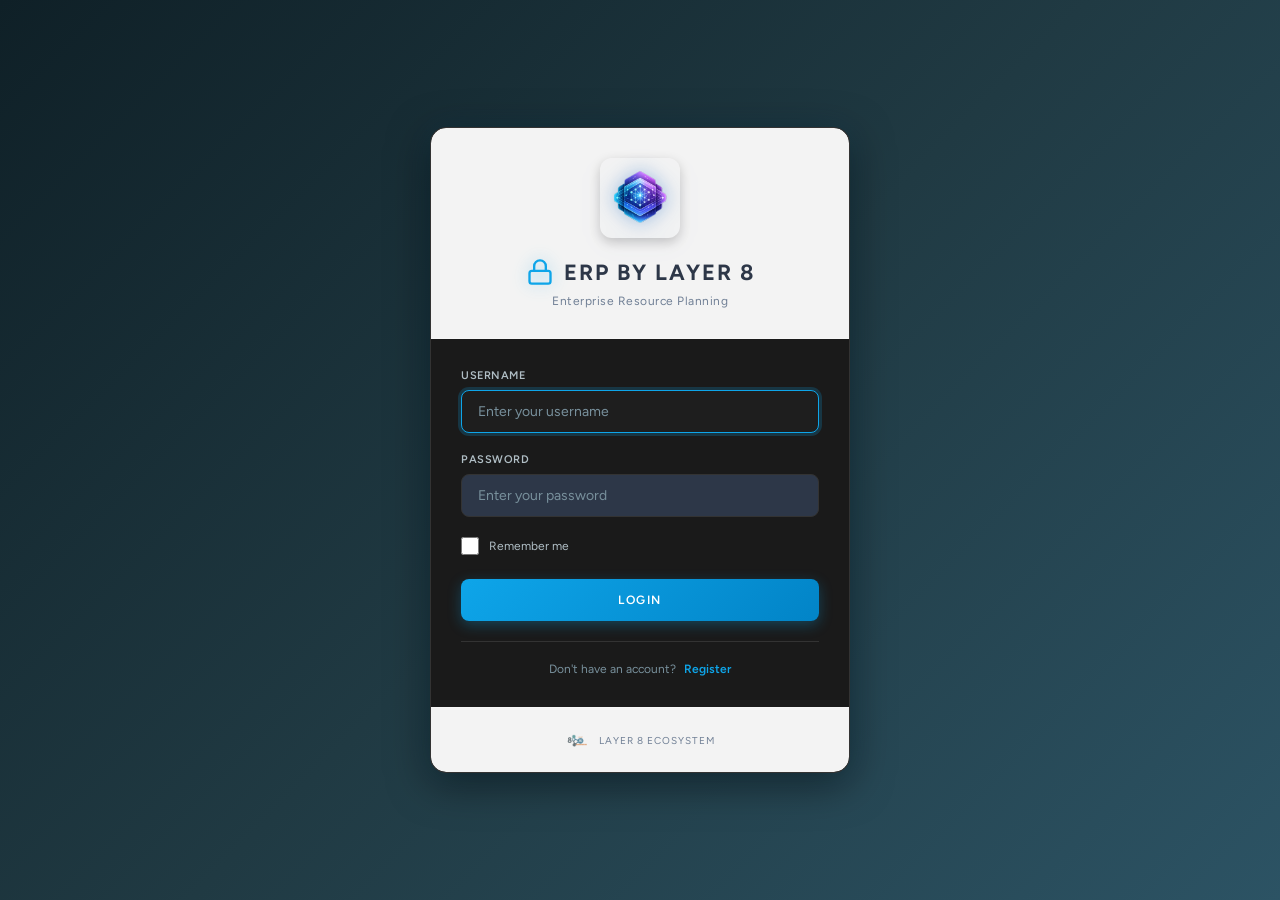
==== go/bugs/website/web/app.html @ 9e193fc6 "Phase 1" ====
<!DOCTYPE html>
<html lang="en">
<head>
    <meta charset="UTF-8">
    <meta name="viewport" content="width=device-width, initial-scale=1.0">
    <meta http-equiv="Cache-Control" content="no-cache, no-store, must-revalidate">
    <meta http-equiv="Pragma" content="no-cache">
    <meta http-equiv="Expires" content="0">
    <title>L8Bugs - AI-First Bug Tracking</title>
    <link rel="icon" href="favicon.ico" type="image/x-icon">
    <!-- Shared Theme (load first) -->
    <link rel="stylesheet" href="l8ui/shared/layer8d-theme.css">
    <link rel="stylesheet" href="l8ui/shared/layer8d-animations.css">
    <link rel="stylesheet" href="l8ui/shared/layer8d-scrollbar.css">
    <!-- Generic Section Layout -->
    <link rel="stylesheet" href="l8ui/shared/layer8-section-layout.css">
    <link rel="stylesheet" href="l8ui/shared/layer8-section-responsive.css">
    <link rel="stylesheet" href="css/base-core.css">
    <link rel="stylesheet" href="css/components-modals.css">
    <link rel="stylesheet" href="css/components-misc.css">
    <link rel="stylesheet" href="css/responsive.css">
    <!-- Component Styles -->
    <link rel="stylesheet" href="l8ui/edit_table/layer8d-table.css">
    <link rel="stylesheet" href="l8ui/chart/layer8d-chart.css">
    <link rel="stylesheet" href="l8ui/kanban/layer8d-kanban.css">
    <link rel="stylesheet" href="l8ui/timeline/layer8d-timeline.css">
    <link rel="stylesheet" href="l8ui/calendar/layer8d-calendar.css">
    <link rel="stylesheet" href="l8ui/tree_grid/layer8d-tree-grid.css">
    <link rel="stylesheet" href="l8ui/gantt/layer8d-gantt.css">
    <link rel="stylesheet" href="l8ui/wizard/layer8d-wizard.css">
    <link rel="stylesheet" href="l8ui/dashboard/layer8d-widget.css">
    <link rel="stylesheet" href="l8ui/shared/layer8-view-switcher.css">
    <!-- Bugs Module Styles -->
    <link rel="stylesheet" href="bugs/bugs.css">
    <!-- SYS Module Styles -->
    <link rel="stylesheet" href="l8ui/sys/l8sys.css">
    <link rel="stylesheet" href="l8ui/sys/health/l8health.css">
    <link rel="stylesheet" href="l8ui/sys/modules/l8sys-modules.css">
    <link rel="stylesheet" href="l8ui/sys/logs/l8logs.css">
    <!-- Toggle Tree Component -->
    <link rel="stylesheet" href="l8ui/shared/layer8d-toggle-tree.css">
    <!-- Popup Component -->
    <link rel="stylesheet" href="l8ui/popup/layer8d-popup.css">
    <link rel="stylesheet" href="l8ui/popup/layer8d-popup-forms.css">
    <link rel="stylesheet" href="l8ui/shared/layer8d-form-fields.css">
    <link rel="stylesheet" href="l8ui/popup/layer8d-popup-inline-table.css">
    <link rel="stylesheet" href="l8ui/popup/layer8d-popup-content.css">
    <!-- Date Picker Component -->
    <link rel="stylesheet" href="l8ui/datepicker/layer8d-datepicker.css">
    <!-- Reference Picker Component -->
    <link rel="stylesheet" href="l8ui/reference_picker/layer8d-reference-picker.css">
    <!-- Input Formatter Component -->
    <link rel="stylesheet" href="l8ui/input_formatters/layer8d-input-formatter.css">
    <!-- Notification Component -->
    <link rel="stylesheet" href="l8ui/notification/layer8d-notification.css">
</head>
<body>
    <div class="app-container">
        <!-- Header -->
        <header class="app-header">
            <svg class="header-illustration" viewBox="0 0 1920 60" xmlns="http://www.w3.org/2000/svg">
                <defs>
                    <linearGradient id="headerNodeGradient" x1="0%" y1="0%" x2="100%" y2="0%">
                        <stop offset="0%" style="stop-color:#0ea5e9;stop-opacity:0.3" />
                        <stop offset="100%" style="stop-color:#0284c7;stop-opacity:0.2" />
                    </linearGradient>
                </defs>
                <path d="M 0,30 Q 200,10 400,30 T 800,30" fill="none" stroke="rgba(14, 165, 233, 0.15)" stroke-width="1.5"/>
                <path d="M 1920,30 Q 1720,50 1520,30 T 1120,30" fill="none" stroke="rgba(14, 165, 233, 0.15)" stroke-width="1.5"/>
                <circle cx="200" cy="20" r="2" fill="rgba(14, 165, 233, 0.5)">
                    <animate attributeName="opacity" values="0.3;1;0.3" dur="3s" repeatCount="indefinite"/>
                </circle>
                <circle cx="600" cy="25" r="2" fill="rgba(14, 165, 233, 0.5)">
                    <animate attributeName="opacity" values="0.3;1;0.3" dur="4s" repeatCount="indefinite"/>
                </circle>
                <circle cx="1300" cy="40" r="2" fill="rgba(14, 165, 233, 0.5)">
                    <animate attributeName="opacity" values="0.3;1;0.3" dur="3.5s" repeatCount="indefinite"/>
                </circle>
                <circle cx="1700" cy="35" r="2" fill="rgba(14, 165, 233, 0.5)">
                    <animate attributeName="opacity" values="0.3;1;0.3" dur="4.5s" repeatCount="indefinite"/>
                </circle>
                <rect x="50" y="25" width="4" height="10" rx="1" fill="url(#headerNodeGradient)"/>
                <rect x="1860" y="25" width="4" height="10" rx="1" fill="url(#headerNodeGradient)"/>
            </svg>

            <div class="header-left">
                <img src="l8ui/images/logo.gif" alt="L8Bugs Logo" class="header-logo">
                <div class="header-title">
                    <h1>L8Bugs</h1>
                    <p class="header-subtitle">AI-First Bug & Feature Tracking</p>
                </div>
            </div>
            <div class="header-right">
                <div class="powered-by-header">
                    <span>Powered by</span>
                    <img src="l8ui/images/Layer8Logo.gif" alt="Layer 8 Ecosystem" class="layer8-header-logo">
                    <span class="layer8-header-text">Layer 8 Ecosystem</span>
                </div>
                <div class="user-menu">
                    <span class="username">Admin</span>
                    <button class="logout-btn" onclick="logout()">Logout</button>
                </div>
            </div>
        </header>

        <!-- Navigation Sidebar -->
        <nav class="sidebar">
            <ul class="nav-menu">
                <li><a href="#" data-section="bugs" class="nav-link active">
                    <span class="nav-icon">&#x1F41B;</span>
                    <span>Bug Tracking</span>
                </a></li>
                <li><a href="#" data-section="system" class="nav-link">
                    <span class="nav-icon">&#x2699;&#xFE0F;</span>
                    <span>System</span>
                </a></li>
            </ul>
        </nav>

        <!-- Main Content Area -->
        <main class="main-content">
            <div id="content-area"></div>
        </main>
    </div>

    <!-- Popup Root -->
    <div id="layer8d-popup-root"></div>

    <script src="js/sections.js"></script>
    <script src="js/app.js"></script>
    <!-- Shared Scripts (load first, in order) -->
    <script src="l8ui/shared/layer8d-config.js"></script>
    <script src="l8ui/shared/layer8d-utils.js"></script>
    <script src="l8ui/shared/layer8d-renderers.js"></script>
    <script src="l8ui/shared/layer8d-reference-registry.js"></script>
    <!-- Factory Components (load before module scripts) -->
    <script src="l8ui/shared/layer8-enum-factory.js"></script>
    <script src="l8ui/shared/layer8-ref-factory.js"></script>
    <script src="l8ui/shared/layer8-column-factory.js"></script>
    <script src="l8ui/shared/layer8-form-factory.js"></script>
    <script src="l8ui/shared/layer8-form-factory-presets.js"></script>
    <script src="l8ui/shared/layer8-svg-factory.js"></script>
    <script src="l8ui/shared/layer8d-module-config-factory.js"></script>
    <script src="l8ui/shared/layer8-section-generator.js"></script>
    <!-- Reference Registry -->
    <script src="js/reference-registry-bugs.js"></script>
    <!-- Notification Component (load before forms) -->
    <script src="l8ui/notification/layer8d-notification.js"></script>
    <!-- Input Formatter Component (load in order, before forms) -->
    <script src="l8ui/input_formatters/layer8d-input-formatter-utils.js"></script>
    <script src="l8ui/input_formatters/layer8d-input-formatter-masks.js"></script>
    <script src="l8ui/input_formatters/layer8d-input-formatter-types-validators.js"></script>
    <script src="l8ui/input_formatters/layer8d-input-formatter-types.js"></script>
    <script src="l8ui/input_formatters/layer8d-input-formatter-core.js"></script>
    <script src="l8ui/input_formatters/layer8d-input-formatter.js"></script>
    <!-- Forms Component (load in order) -->
    <script src="l8ui/shared/layer8d-forms-fields.js"></script>
    <script src="l8ui/shared/layer8d-forms-fields-ext.js"></script>
    <script src="l8ui/shared/layer8d-forms-data.js"></script>
    <script src="l8ui/shared/layer8d-forms-pickers.js"></script>
    <script src="l8ui/shared/layer8d-forms-modal.js"></script>
    <script src="l8ui/shared/layer8d-forms.js"></script>
    <!-- Popup Component -->
    <script src="l8ui/popup/layer8d-popup.js"></script>
    <!-- Date Picker Component (load in order) -->
    <script src="l8ui/datepicker/layer8d-datepicker-utils.js"></script>
    <script src="l8ui/datepicker/layer8d-datepicker-calendar.js"></script>
    <script src="l8ui/datepicker/layer8d-datepicker-core.js"></script>
    <script src="l8ui/datepicker/layer8d-datepicker.js"></script>
    <!-- Reference Picker Component (load in order) -->
    <script src="l8ui/reference_picker/layer8d-reference-picker-utils.js"></script>
    <script src="l8ui/reference_picker/layer8d-reference-picker-data.js"></script>
    <script src="l8ui/reference_picker/layer8d-reference-picker-render.js"></script>
    <script src="l8ui/reference_picker/layer8d-reference-picker-events.js"></script>
    <script src="l8ui/reference_picker/layer8d-reference-picker-core.js"></script>
    <script src="l8ui/reference_picker/layer8d-reference-picker.js"></script>
    <!-- Layer8DTable Component (load in order) -->
    <script src="l8ui/edit_table/layer8d-table-core.js"></script>
    <script src="l8ui/edit_table/layer8d-table-data.js"></script>
    <script src="l8ui/edit_table/layer8d-table-render.js"></script>
    <script src="l8ui/edit_table/layer8d-table-events.js"></script>
    <script src="l8ui/edit_table/layer8d-table-filter.js"></script>
    <script src="l8ui/edit_table/layer8d-table.js"></script>
    <!-- Data Source & View Factory -->
    <script src="l8ui/shared/layer8d-data-source.js"></script>
    <script src="l8ui/shared/layer8d-view-factory.js"></script>
    <script src="l8ui/shared/layer8-view-switcher.js"></script>
    <!-- Chart Component -->
    <script src="l8ui/chart/layer8d-chart-core.js"></script>
    <script src="l8ui/chart/layer8d-chart-bar.js"></script>
    <script src="l8ui/chart/layer8d-chart-line.js"></script>
    <script src="l8ui/chart/layer8d-chart-pie.js"></script>
    <!-- Kanban Component -->
    <script src="l8ui/kanban/layer8d-kanban-core.js"></script>
    <script src="l8ui/kanban/layer8d-kanban-render.js"></script>
    <script src="l8ui/kanban/layer8d-kanban-events.js"></script>
    <!-- Timeline Component -->
    <script src="l8ui/timeline/layer8d-timeline.js"></script>
    <!-- Calendar Component -->
    <script src="l8ui/calendar/layer8d-calendar-core.js"></script>
    <script src="l8ui/calendar/layer8d-calendar-render.js"></script>
    <script src="l8ui/calendar/layer8d-calendar-events.js"></script>
    <!-- Tree Grid Component -->
    <script src="l8ui/tree_grid/layer8d-tree-grid-core.js"></script>
    <script src="l8ui/tree_grid/layer8d-tree-grid-render.js"></script>
    <script src="l8ui/tree_grid/layer8d-tree-grid-events.js"></script>
    <!-- Gantt Component -->
    <script src="l8ui/gantt/layer8d-gantt-core.js"></script>
    <script src="l8ui/gantt/layer8d-gantt-render.js"></script>
    <script src="l8ui/gantt/layer8d-gantt-events.js"></script>
    <!-- Wizard Component -->
    <script src="l8ui/wizard/layer8d-wizard-core.js"></script>
    <script src="l8ui/wizard/layer8d-wizard-render.js"></script>
    <!-- Dashboard Widget Component -->
    <script src="l8ui/dashboard/layer8d-widget.js"></script>
    <!-- Shared Module Abstractions -->
    <script src="l8ui/shared/layer8d-service-registry.js"></script>
    <script src="l8ui/shared/layer8d-module-crud.js"></script>
    <script src="l8ui/shared/layer8d-module-navigation.js"></script>
    <script src="l8ui/shared/layer8d-toggle-tree.js"></script>
    <script src="l8ui/shared/layer8d-module-filter.js"></script>
    <script src="l8ui/shared/layer8d-module-factory.js"></script>
    <!-- BUGS Module -->
    <script src="bugs/bugs-section-config.js"></script>
    <script src="bugs/bugs-config.js"></script>
    <script src="bugs/tracking/tracking-enums.js"></script>
    <script src="bugs/tracking/tracking-columns.js"></script>
    <script src="bugs/tracking/tracking-forms.js"></script>
    <script src="bugs/bugs-init.js"></script>
    <!-- SYS Module -->
    <script src="l8ui/sys/l8sys-config.js"></script>
    <script src="l8ui/sys/health/l8health.js"></script>
    <script src="l8ui/sys/security/l8security-enums.js"></script>
    <script src="l8ui/sys/security/l8security-columns.js"></script>
    <script src="l8ui/sys/security/l8security-forms.js"></script>
    <script src="l8ui/sys/security/l8security.js"></script>
    <script src="l8ui/sys/security/l8security-users-crud.js"></script>
    <script src="l8ui/sys/security/l8security-roles-crud.js"></script>
    <script src="l8ui/sys/security/l8security-credentials-crud.js"></script>
    <script src="l8ui/sys/modules/l8sys-dependency-graph.js"></script>
    <script src="l8ui/sys/modules/l8sys-modules-map.js"></script>
    <script src="l8ui/sys/modules/l8sys-modules.js"></script>
    <script src="l8ui/sys/logs/l8logs.js"></script>
    <script src="l8ui/sys/l8sys-init.js"></script>
</body>
</html>
---- go/bugs/website/web/l8ui/shared/layer8d-theme.css ----
/*
© 2025 Sharon Aicler (saichler@gmail.com)

Layer 8 Ecosystem is licensed under the Apache License, Version 2.0.
You may obtain a copy of the License at:

    http://www.apache.org/licenses/LICENSE-2.0

Unless required by applicable law or agreed to in writing, software
distributed under the License is distributed on an "AS IS" BASIS,
WITHOUT WARRANTIES OR CONDITIONS OF ANY KIND, either express or implied.
See the License for the specific language governing permissions and
limitations under the License.
*/
/**
 * ERP Shared Theme
 * CSS variables and base styles for consistent look & feel
 */

/* ============================================ */
/* FIGTREE FONT FACES */
/* ============================================ */

@font-face {
    font-family: 'Figtree';
    src: url('../font/static/Figtree-Regular.ttf') format('truetype');
    font-weight: 400;
    font-style: normal;
    font-display: swap;
}

@font-face {
    font-family: 'Figtree';
    src: url('../font/static/Figtree-Medium.ttf') format('truetype');
    font-weight: 500;
    font-style: normal;
    font-display: swap;
}

@font-face {
    font-family: 'Figtree';
    src: url('../font/static/Figtree-SemiBold.ttf') format('truetype');
    font-weight: 600;
    font-style: normal;
    font-display: swap;
}

/* ============================================ */
/* CSS VARIABLES (Design Tokens) */
/* ============================================ */

:root {
    /* Primary Colors */
    --layer8d-primary: #0ea5e9;
    --layer8d-primary-dark: #0284c7;
    --layer8d-primary-light: #7dd3fc;

    /* Text Colors */
    --layer8d-text-dark: #2d3748;
    --layer8d-text-medium: #4a5568;
    --layer8d-text-muted: #718096;
    --layer8d-text-light: #a0aec0;

    /* Background Colors */
    --layer8d-bg-white: #ffffff;
    --layer8d-bg-light: #f7fafc;
    --layer8d-bg-input: #f1f5f9;

    /* Border Colors */
    --layer8d-border: #e2e8f0;
    --layer8d-border-dark: #cbd5e0;

    /* Status Colors - Core */
    --layer8d-success: #22c55e;
    --layer8d-success-bg: rgba(34, 197, 94, 0.1);
    --layer8d-warning: #f59e0b;
    --layer8d-warning-bg: rgba(245, 158, 11, 0.1);
    --layer8d-error: #ef4444;
    --layer8d-error-bg: rgba(239, 68, 68, 0.1);
    --layer8d-info: #3b82f6;
    --layer8d-info-bg: rgba(59, 130, 246, 0.1);

    /* Semantic Status Colors - Tailwind Palette */
    /* Green (Success/Active/Completed) */
    --layer8d-green-light-bg: #bbf7d0;
    --layer8d-green-light-text: #166534;
    --layer8d-green-bg: #d1fae5;
    --layer8d-green-text: #065f46;

    /* Red (Error/Critical/Rejected) */
    --layer8d-red-bg: #fecaca;
    --layer8d-red-text: #991b1b;

    /* Yellow (Warning/Pending) */
    --layer8d-yellow-bg: #fef3c7;
    --layer8d-yellow-text: #92400e;

    /* Orange (High Priority/Urgent) */
    --layer8d-orange-bg: #fed7aa;
    --layer8d-orange-text: #9a3412;

    /* Blue (Info/New/Open) */
    --layer8d-blue-bg: #dbeafe;
    --layer8d-blue-text: #1e40af;

    /* Indigo (Prospecting/Pending) */
    --layer8d-indigo-bg: #e0e7ff;
    --layer8d-indigo-text: #3730a3;

    /* Gray (Inactive/Closed/Low) */
    --layer8d-gray-bg: #e5e7eb;
    --layer8d-gray-text: #374151;
    --layer8d-gray-light-bg: #f3f4f6;
    --layer8d-gray-light-text: #6b7280;

    /* Typography */
    --layer8d-font-family: 'Figtree', -apple-system, BlinkMacSystemFont, 'Segoe UI', Roboto, 'Helvetica Neue', Arial, sans-serif;
    --layer8d-font-mono: 'SF Mono', 'Monaco', 'Consolas', monospace;

    /* Font Weights */
    --layer8d-font-weight-normal: 400;   /* Regular - for input text, body content */
    --layer8d-font-weight-medium: 500;   /* Medium - for labels */
    --layer8d-font-weight-semibold: 600; /* SemiBold - for headers, buttons */

    /* Font Sizes */
    --layer8d-font-xs: 11px;
    --layer8d-font-sm: 12px;
    --layer8d-font-base: 14px;
    --layer8d-font-lg: 16px;
    --layer8d-font-xl: 18px;

    /* Spacing (8px baseline) */
    --layer8d-space-xs: 4px;
    --layer8d-space-sm: 8px;
    --layer8d-space-md: 16px;
    --layer8d-space-lg: 24px;
    --layer8d-space-xl: 32px;

    /* Border Radius */
    --layer8d-radius-sm: 4px;
    --layer8d-radius-md: 8px;
    --layer8d-radius-lg: 12px;

    /* Shadows */
    --layer8d-shadow-sm: 0 1px 2px rgba(0, 0, 0, 0.05);
    --layer8d-shadow-md: 0 4px 6px rgba(0, 0, 0, 0.1);
    --layer8d-shadow-lg: 0 10px 15px rgba(0, 0, 0, 0.1);

    /* Focus Ring */
    --layer8d-focus-ring: 0 0 0 3px rgba(14, 165, 233, 0.15);

    /* Bridge: generic names used by view components → canonical tokens */
    --accent-color: var(--layer8d-primary);
    --accent-bg: rgba(14, 165, 233, 0.08);
    --bg-primary: var(--layer8d-bg-white);
    --bg-secondary: var(--layer8d-bg-light);
    --bg-tertiary: var(--layer8d-bg-input);
    --text-primary: var(--layer8d-text-dark);
    --text-secondary: var(--layer8d-text-medium);
    --text-tertiary: var(--layer8d-text-light);
    --border-color: var(--layer8d-border);
}

/* Dark mode: override canonical tokens + bridge */
[data-theme="dark"] {
    /* Canonical token overrides */
    --layer8d-bg-white: #0f172a;
    --layer8d-bg-light: #1e293b;
    --layer8d-bg-input: #334155;
    --layer8d-text-dark: #f1f5f9;
    --layer8d-text-medium: #94a3b8;
    --layer8d-text-muted: #64748b;
    --layer8d-text-light: #64748b;
    --layer8d-border: #334155;
    --layer8d-border-dark: #475569;

    /* Bridge overrides (resolve via updated tokens) */
    --accent-bg: rgba(14, 165, 233, 0.12);
}

/* ============================================ */
/* STATUS BADGES */
/* ============================================ */

.layer8d-status {
    display: inline-block;
    padding: 4px 10px;
    border-radius: var(--layer8d-radius-sm);
    font-size: var(--layer8d-font-xs);
    font-weight: 600;
    font-family: var(--layer8d-font-family);
    text-transform: uppercase;
    letter-spacing: 0.5px;
}

.layer8d-status-active {
    background: var(--layer8d-success-bg);
    color: var(--layer8d-success);
}

.layer8d-status-pending {
    background: var(--layer8d-warning-bg);
    color: var(--layer8d-warning);
}

.layer8d-status-inactive {
    background: rgba(107, 114, 128, 0.1);
    color: #6b7280;
}

.layer8d-status-terminated {
    background: var(--layer8d-error-bg);
    color: var(--layer8d-error);
}

.layer8d-status-info {
    background: var(--layer8d-info-bg);
    color: var(--layer8d-info);
}

/* ============================================ */
/* TAGS */
/* ============================================ */

.layer8d-tag {
    display: inline-block;
    padding: 2px 8px;
    border-radius: var(--layer8d-radius-sm);
    font-size: var(--layer8d-font-xs);
    font-weight: 500;
    background: var(--layer8d-bg-input);
    color: var(--layer8d-text-medium);
}

/* ============================================ */
/* EMPTY STATE */
/* ============================================ */

.layer8d-empty {
    color: var(--layer8d-text-light);
    font-style: italic;
}

/* ============================================ */
/* BUTTONS */
/* ============================================ */

.layer8d-btn {
    display: inline-flex;
    align-items: center;
    justify-content: center;
    gap: var(--layer8d-space-sm);
    padding: 12px 24px;
    border: none;
    border-radius: var(--layer8d-radius-md);
    font-size: 13px;
    font-weight: var(--layer8d-font-weight-semibold);
    font-family: var(--layer8d-font-family);
    cursor: pointer;
    transition: all 0.2s ease;
    text-decoration: none;
}

.layer8d-btn-primary {
    background: var(--layer8d-primary);
    color: white;
    box-shadow: 0 2px 4px rgba(14, 165, 233, 0.2);
}

.layer8d-btn-primary:hover {
    background: var(--layer8d-primary-dark);
    box-shadow: 0 4px 8px rgba(14, 165, 233, 0.25);
    transform: translateY(-1px);
}

.layer8d-btn-secondary {
    background: var(--layer8d-bg-white);
    color: var(--layer8d-text-medium);
    border: 1px solid var(--layer8d-border);
}

.layer8d-btn-secondary:hover {
    background: var(--layer8d-bg-light);
    border-color: var(--layer8d-border-dark);
    color: var(--layer8d-text-dark);
}

.layer8d-btn-danger {
    background: var(--layer8d-error);
    color: white;
    box-shadow: 0 2px 4px rgba(239, 68, 68, 0.2);
}

.layer8d-btn-danger:hover {
    background: #dc2626;
    box-shadow: 0 4px 8px rgba(239, 68, 68, 0.25);
    transform: translateY(-1px);
}

.layer8d-btn-small {
    padding: 8px 16px;
    font-size: var(--layer8d-font-sm);
}

/* ============================================ */
/* FORM ELEMENTS */
/* ============================================ */

.layer8d-form-group {
    margin-bottom: var(--layer8d-space-lg);
}

.layer8d-form-group:last-child {
    margin-bottom: 0;
}

.layer8d-form-label {
    display: block;
    margin-bottom: var(--layer8d-space-sm);
    font-weight: var(--layer8d-font-weight-medium);
    font-size: 13px;
    color: var(--layer8d-text-dark);
    font-family: var(--layer8d-font-family);
}

.layer8d-form-input,
.layer8d-form-select,
.layer8d-form-textarea {
    width: 100%;
    padding: 12px 16px;
    border: 1px solid var(--layer8d-border);
    border-radius: var(--layer8d-radius-md);
    font-size: var(--layer8d-font-base);
    font-family: var(--layer8d-font-family);
    color: var(--layer8d-text-dark);
    background: var(--layer8d-bg-white);
    transition: border-color 0.2s ease, box-shadow 0.2s ease;
    box-sizing: border-box;
}

.layer8d-form-input:focus,
.layer8d-form-select:focus,
.layer8d-form-textarea:focus {
    outline: none;
    border-color: var(--layer8d-primary);
    box-shadow: var(--layer8d-focus-ring);
}

.layer8d-form-input:disabled,
.layer8d-form-select:disabled,
.layer8d-form-textarea:disabled {
    background: var(--layer8d-bg-input);
    color: var(--layer8d-text-muted);
    cursor: not-allowed;
}

.layer8d-form-row {
    display: grid;
    grid-template-columns: 1fr 1fr;
    gap: var(--layer8d-space-lg);
}

/* ============================================ */
/* CARDS */
/* ============================================ */

.layer8d-card {
    background: var(--layer8d-bg-white);
    border: 1px solid var(--layer8d-border);
    border-radius: var(--layer8d-radius-lg);
    padding: var(--layer8d-space-lg);
}

.layer8d-card-header {
    font-size: var(--layer8d-font-lg);
    font-weight: var(--layer8d-font-weight-semibold);
    font-family: var(--layer8d-font-family);
    color: var(--layer8d-primary);
    margin-bottom: var(--layer8d-space-md);
    padding-bottom: var(--layer8d-space-sm);
    border-bottom: 1px solid var(--layer8d-border);
}

/* ============================================ */
/* RESPONSIVE */
/* ============================================ */

@media (max-width: 768px) {
    .layer8d-form-row {
        grid-template-columns: 1fr;
    }
}
---- go/bugs/website/web/l8ui/shared/layer8d-animations.css ----
/*
© 2025 Sharon Aicler (saichler@gmail.com)

Layer 8 Ecosystem is licensed under the Apache License, Version 2.0.
You may obtain a copy of the License at:

    http://www.apache.org/licenses/LICENSE-2.0

Unless required by applicable law or agreed to in writing, software
distributed under the License is distributed on an "AS IS" BASIS,
WITHOUT WARRANTIES OR CONDITIONS OF ANY KIND, either express or implied.
See the License for the specific language governing permissions and
limitations under the License.
*/
/**
 * ERP Shared Animations
 * Consolidated keyframe animations for consistent behavior
 */

/* ============================================ */
/* SPIN ANIMATION (loading spinners) */
/* ============================================ */

@keyframes erp-spin {
    to {
        transform: rotate(360deg);
    }
}

/* Alias for backwards compatibility */
@keyframes spin {
    to {
        transform: rotate(360deg);
    }
}

/* ============================================ */
/* FADE IN ANIMATIONS */
/* ============================================ */

@keyframes erp-fade-in {
    from {
        opacity: 0;
    }
    to {
        opacity: 1;
    }
}

@keyframes erp-fade-in-up {
    from {
        opacity: 0;
        transform: translateY(10px);
    }
    to {
        opacity: 1;
        transform: translateY(0);
    }
}

@keyframes erp-fade-in-down {
    from {
        opacity: 0;
        transform: translateY(-10px);
    }
    to {
        opacity: 1;
        transform: translateY(0);
    }
}

/* Alias for backwards compatibility */
@keyframes fade-in-up {
    from {
        opacity: 0;
        transform: translateY(10px);
    }
    to {
        opacity: 1;
        transform: translateY(0);
    }
}

/* ============================================ */
/* SLIDE ANIMATIONS */
/* ============================================ */

@keyframes erp-slide-in-right {
    from {
        transform: translateX(100%);
        opacity: 0;
    }
    to {
        transform: translateX(0);
        opacity: 1;
    }
}

@keyframes erp-slide-out-right {
    from {
        transform: translateX(0);
        opacity: 1;
    }
    to {
        transform: translateX(100%);
        opacity: 0;
    }
}

@keyframes erp-slide-in-left {
    from {
        transform: translateX(-100%);
        opacity: 0;
    }
    to {
        transform: translateX(0);
        opacity: 1;
    }
}

/* Alias for backwards compatibility */
@keyframes slideIn {
    from {
        transform: translateX(100%);
        opacity: 0;
    }
    to {
        transform: translateX(0);
        opacity: 1;
    }
}

@keyframes slideOut {
    from {
        transform: translateX(0);
        opacity: 1;
    }
    to {
        transform: translateX(100%);
        opacity: 0;
    }
}

/* ============================================ */
/* MODAL/POPUP ANIMATIONS */
/* ============================================ */

@keyframes erp-modal-fade-in {
    from {
        opacity: 0;
    }
    to {
        opacity: 1;
    }
}

@keyframes erp-modal-scale-in {
    from {
        opacity: 0;
        transform: scale(0.95);
    }
    to {
        opacity: 1;
        transform: scale(1);
    }
}

/* Alias for backwards compatibility */
@keyframes modal-fade-in {
    from {
        opacity: 0;
    }
    to {
        opacity: 1;
    }
}

/* ============================================ */
/* SHAKE ANIMATION (error feedback) */
/* ============================================ */

@keyframes erp-shake {
    0%, 100% { transform: translateX(0); }
    25% { transform: translateX(-5px); }
    75% { transform: translateX(5px); }
}

/* Alias for backwards compatibility */
@keyframes shake {
    0%, 100% { transform: translateX(0); }
    25% { transform: translateX(-5px); }
    75% { transform: translateX(5px); }
}

/* ============================================ */
/* PULSE ANIMATION (attention/heartbeat) */
/* ============================================ */

@keyframes erp-pulse {
    0%, 100% {
        opacity: 1;
    }
    50% {
        opacity: 0.5;
    }
}

@keyframes erp-pulse-scale {
    0%, 100% {
        transform: scale(1);
    }
    50% {
        transform: scale(1.05);
    }
}

/* ============================================ */
/* BOUNCE ANIMATION */
/* ============================================ */

@keyframes erp-bounce {
    0%, 100% {
        transform: translateY(0);
    }
    50% {
        transform: translateY(-5px);
    }
}

/* ============================================ */
/* ANIMATION UTILITY CLASSES */
/* ============================================ */

.layer8d-animate-spin {
    animation: erp-spin 1s linear infinite;
}

.layer8d-animate-fade-in {
    animation: erp-fade-in 0.2s ease-out;
}

.layer8d-animate-fade-in-up {
    animation: erp-fade-in-up 0.3s ease-out;
}

.layer8d-animate-slide-in {
    animation: erp-slide-in-right 0.3s ease-out;
}

.layer8d-animate-shake {
    animation: erp-shake 0.4s ease-in-out;
}

.layer8d-animate-pulse {
    animation: erp-pulse 2s ease-in-out infinite;
}
---- go/bugs/website/web/l8ui/shared/layer8d-scrollbar.css ----
/*
© 2025 Sharon Aicler (saichler@gmail.com)

Layer 8 Ecosystem is licensed under the Apache License, Version 2.0.
You may obtain a copy of the License at:

    http://www.apache.org/licenses/LICENSE-2.0

Unless required by applicable law or agreed to in writing, software
distributed under the License is distributed on an "AS IS" BASIS,
WITHOUT WARRANTIES OR CONDITIONS OF ANY KIND, either express or implied.
See the License for the specific language governing permissions and
limitations under the License.
*/
/**
 * ERP Shared Scrollbar Styles
 * Consistent scrollbar styling across the application
 */

/* ============================================ */
/* WEBKIT SCROLLBAR (Chrome, Safari, Edge) */
/* ============================================ */

::-webkit-scrollbar {
    width: 10px;
    height: 10px;
}

::-webkit-scrollbar-track {
    background: var(--layer8d-bg-light, #f7fafc);
    border-left: 1px solid var(--layer8d-border, #e2e8f0);
}

::-webkit-scrollbar-thumb {
    background: var(--layer8d-border-dark, #cbd5e0);
    border-radius: 5px;
}

::-webkit-scrollbar-thumb:hover {
    background: var(--layer8d-primary, #0ea5e9);
}

/* ============================================ */
/* THIN SCROLLBAR VARIANT */
/* ============================================ */

.layer8d-scrollbar-thin::-webkit-scrollbar {
    width: 6px;
    height: 6px;
}

.layer8d-scrollbar-thin::-webkit-scrollbar-track {
    background: transparent;
}

.layer8d-scrollbar-thin::-webkit-scrollbar-thumb {
    background: var(--layer8d-border, #e2e8f0);
    border-radius: 3px;
}

.layer8d-scrollbar-thin::-webkit-scrollbar-thumb:hover {
    background: var(--layer8d-border-dark, #cbd5e0);
}

/* ============================================ */
/* DARK THEME SCROLLBAR */
/* ============================================ */

.layer8d-scrollbar-dark::-webkit-scrollbar-track {
    background: var(--noc-charcoal, #121212);
    border-left: 1px solid var(--border-emphasis, #333333);
}

.layer8d-scrollbar-dark::-webkit-scrollbar-thumb {
    background: var(--border-emphasis, #333333);
    border-radius: 5px;
}

.layer8d-scrollbar-dark::-webkit-scrollbar-thumb:hover {
    background: var(--noc-cyan, #0ea5e9);
}

/* ============================================ */
/* FIREFOX SCROLLBAR */
/* ============================================ */

* {
    scrollbar-width: thin;
    scrollbar-color: var(--layer8d-border-dark, #cbd5e0) var(--layer8d-bg-light, #f7fafc);
}

.layer8d-scrollbar-dark {
    scrollbar-color: var(--border-emphasis, #333333) var(--noc-charcoal, #121212);
}

/* ============================================ */
/* SCROLLABLE CONTAINER UTILITY */
/* ============================================ */

.layer8d-scroll-y {
    overflow-y: auto;
    overflow-x: hidden;
}

.layer8d-scroll-x {
    overflow-x: auto;
    overflow-y: hidden;
}

.layer8d-scroll-both {
    overflow: auto;
}

/* Auto-hide scrollbar until hover */
.layer8d-scroll-auto {
    overflow: hidden;
}

.layer8d-scroll-auto:hover {
    overflow-y: auto;
}
---- go/bugs/website/web/l8ui/shared/layer8-section-layout.css ----
/*
© 2025 Sharon Aicler (saichler@gmail.com)

Layer 8 Ecosystem is licensed under the Apache License, Version 2.0.
You may obtain a copy of the License at:

    http://www.apache.org/licenses/LICENSE-2.0

Unless required by applicable law or agreed to in writing, software
distributed under the License is distributed on an "AS IS" BASIS,
WITHOUT WARRANTIES OR CONDITIONS OF ANY KIND, either express or implied.
See the License for the specific language governing permissions and
limitations under the License.
*/
/* ============================================ */
/* LAYER 8 SECTION LAYOUT STYLES */
/* Generic header, tabs, sidebar, and content areas */
/* Used by all ERP modules (FIN, HCM, SCM, etc.) */
/* ============================================ */

/* Section Container */
.l8-section {
    position: relative;
    overflow: visible;
    display: flex;
    flex-direction: column;
    flex: 1;
    min-height: 0;
}

/* Full Frame Header */
.l8-header-frame {
    position: relative;
    width: calc(100% + 14px);
    margin: -7px -7px 20px -7px;
    height: 120px;
    background: linear-gradient(135deg, #f0f9ff 0%, #e0f2fe 50%, #bae6fd 100%);
    border-radius: 16px 16px 0 0;
    overflow: hidden;
    box-shadow: 0 8px 32px rgba(14, 165, 233, 0.15);
}

/* Parallax Container */
.l8-header-frame.parallax-container {
    position: relative;
    transform-style: preserve-3d;
}

.parallax-layer {
    position: absolute;
    top: 0;
    left: 0;
    width: 100%;
    height: 100%;
    transition: transform 0.3s ease-out;
}

/* Background Illustration Layer */
.l8-header-bg {
    z-index: 1;
}

.l8-illustration {
    width: 100%;
    height: 100%;
    display: block;
}

/* Header Content Layer */
.l8-header-content {
    z-index: 2;
    display: flex;
    align-items: center;
    justify-content: center;
    pointer-events: none;
}

.l8-header-title {
    display: flex;
    align-items: center;
    gap: 20px;
    padding: 30px;
    pointer-events: auto;
}

.l8-icon {
    flex-shrink: 0;
    font-size: 48px;
    filter: drop-shadow(0 4px 12px rgba(14, 165, 233, 0.3));
    animation: l8-icon-float 3s ease-in-out infinite;
}

@keyframes l8-icon-float {
    0%, 100% {
        transform: translateY(0px);
    }
    50% {
        transform: translateY(-8px);
    }
}

.l8-title {
    font-size: 36px;
    color: #0f172a;
    font-weight: 700;
    margin: 0;
    letter-spacing: -0.5px;
    text-transform: uppercase;
    font-family: 'Figtree', sans-serif;
    text-shadow: 0 2px 20px rgba(14, 165, 233, 0.2);
    line-height: 1.2;
}

.l8-subtitle {
    font-size: 12px;
    color: #475569;
    font-weight: 600;
    text-transform: uppercase;
    letter-spacing: 2px;
    margin-top: 6px;
    opacity: 0.9;
}

/* ============================================ */
/* MODULE TABS (Top-level navigation) */
/* ============================================ */

.l8-module-tabs {
    display: flex;
    gap: 4px;
    margin-bottom: 0;
    border-bottom: 2px solid #e2e8f0;
    padding: 0;
    flex-wrap: wrap;
    background: #f8fafc;
    margin: 0 -7px;
    padding: 0 7px;
}

.l8-module-tab {
    padding: 12px 20px;
    background: transparent;
    border: none;
    border-bottom: 3px solid transparent;
    color: #64748b;
    font-size: 13px;
    font-weight: 500;
    cursor: pointer;
    transition: all 0.3s ease;
    position: relative;
    bottom: -2px;
    display: flex;
    align-items: center;
    gap: 8px;
}

.l8-module-tab:hover {
    color: #0ea5e9;
    background: rgba(14, 165, 233, 0.05);
}

.l8-module-tab.active {
    color: #0ea5e9;
    border-bottom-color: #0ea5e9;
    font-weight: 600;
    background: white;
}

.l8-module-tab .tab-icon {
    font-size: 16px;
}

.l8-module-tab .tab-label {
    display: inline;
}

/* ============================================ */
/* MODULE CONTENT CONTAINER */
/* ============================================ */

.l8-module-content {
    display: none;
    animation: l8-fade-in-content 0.3s ease-out;
}

.l8-module-content.active {
    display: flex;
    flex: 1;
    min-height: 0;
    overflow: hidden;
}

@keyframes l8-fade-in-content {
    from {
        opacity: 0;
        transform: translateY(10px);
    }
    to {
        opacity: 1;
        transform: translateY(0);
    }
}

/* ============================================ */
/* SUB-NAVIGATION SIDEBAR */
/* ============================================ */

.l8-subnav {
    width: 200px;
    min-width: 200px;
    background: #f8fafc;
    border-right: 1px solid #e2e8f0;
    padding: 16px 0;
    margin: 0 -7px 0 -7px;
    overflow-y: auto;
}

.l8-subnav-item {
    display: flex;
    align-items: center;
    gap: 10px;
    padding: 12px 20px;
    color: #475569;
    font-size: 13px;
    font-weight: 500;
    cursor: pointer;
    transition: all 0.2s ease;
    border-left: 3px solid transparent;
    text-decoration: none;
}

.l8-subnav-item:hover {
    background: rgba(14, 165, 233, 0.08);
    color: #0ea5e9;
}

.l8-subnav-item.active {
    background: rgba(14, 165, 233, 0.1);
    color: #0ea5e9;
    border-left-color: #0ea5e9;
    font-weight: 600;
}

.l8-subnav-item .subnav-icon {
    font-size: 16px;
    width: 20px;
    text-align: center;
}

.l8-subnav-item .subnav-label {
    flex: 1;
}

/* ============================================ */
/* SERVICE CONTENT AREA */
/* ============================================ */

.l8-service-content {
    flex: 1;
    padding: 0;
    min-width: 0;
    min-height: 0;
    display: flex;
    flex-direction: column;
    overflow: hidden;
}

.l8-service-view {
    display: none;
}

.l8-service-view.active {
    display: flex;
    flex-direction: column;
    flex: 1;
    position: relative;
    min-height: 0;
    overflow: hidden;
    animation: l8-fade-in-content 0.3s ease-out;
}

.l8-service-header {
    display: flex;
    align-items: center;
    justify-content: space-between;
    margin-bottom: 0;
    padding: 16px 16px 12px;
    border-bottom: 1px solid #e2e8f0;
}

.l8-service-title {
    font-size: 20px;
    font-weight: 700;
    color: #1e293b;
    margin: 0;
    display: flex;
    align-items: center;
    gap: 10px;
}

.l8-service-title .service-icon {
    font-size: 24px;
}

.l8-service-description {
    font-size: 13px;
    color: #64748b;
    margin-top: 4px;
}

/* ============================================ */
/* TABLE CONTAINER */
/* ============================================ */

.l8-table-container {
    background: white;
    border-radius: 12px;
    overflow: hidden;
    flex: 1;
    min-height: 0;
    display: flex;
    flex-direction: column;
}

/* ============================================ */
/* BACKWARD COMPATIBILITY ALIASES */
/* These allow old hcm-* classes to work during migration */
/* ============================================ */

.hcm-section { position: relative; overflow: visible; display: flex; flex-direction: column; flex: 1; min-height: 0; }
.hcm-header-frame { position: relative; width: calc(100% + 14px); margin: -7px -7px 20px -7px; height: 120px; background: linear-gradient(135deg, #f0f9ff 0%, #e0f2fe 50%, #bae6fd 100%); border-radius: 16px 16px 0 0; overflow: hidden; box-shadow: 0 8px 32px rgba(14, 165, 233, 0.15); }
.hcm-header-frame.parallax-container { position: relative; transform-style: preserve-3d; }
.hcm-header-bg { z-index: 1; }
.hcm-illustration { width: 100%; height: 100%; display: block; }
.hcm-header-content { z-index: 2; display: flex; align-items: center; justify-content: center; pointer-events: none; }
.hcm-header-title { display: flex; align-items: center; gap: 20px; padding: 30px; pointer-events: auto; }
.hcm-icon { flex-shrink: 0; font-size: 48px; filter: drop-shadow(0 4px 12px rgba(14, 165, 233, 0.3)); animation: l8-icon-float 3s ease-in-out infinite; }
.hcm-title { font-size: 36px; color: #0f172a; font-weight: 700; margin: 0; letter-spacing: -0.5px; text-transform: uppercase; font-family: 'Figtree', sans-serif; text-shadow: 0 2px 20px rgba(14, 165, 233, 0.2); line-height: 1.2; }
.hcm-subtitle { font-size: 12px; color: #475569; font-weight: 600; text-transform: uppercase; letter-spacing: 2px; margin-top: 6px; opacity: 0.9; }
.hcm-module-tabs { display: flex; gap: 4px; margin-bottom: 0; border-bottom: 2px solid #e2e8f0; padding: 0; flex-wrap: wrap; background: #f8fafc; margin: 0 -7px; padding: 0 7px; }
.hcm-module-tab { padding: 12px 20px; background: transparent; border: none; border-bottom: 3px solid transparent; color: #64748b; font-size: 13px; font-weight: 500; cursor: pointer; transition: all 0.3s ease; position: relative; bottom: -2px; display: flex; align-items: center; gap: 8px; }
.hcm-module-tab:hover { color: #0ea5e9; background: rgba(14, 165, 233, 0.05); }
.hcm-module-tab.active { color: #0ea5e9; border-bottom-color: #0ea5e9; font-weight: 600; background: white; }
.hcm-module-tab .tab-icon { font-size: 16px; }
.hcm-module-tab .tab-label { display: inline; }
.hcm-module-content { display: none; animation: l8-fade-in-content 0.3s ease-out; }
.hcm-module-content.active { display: flex; flex: 1; min-height: 0; overflow: hidden; }
.hcm-subnav { width: 200px; min-width: 200px; background: #f8fafc; border-right: 1px solid #e2e8f0; padding: 16px 0; margin: 0 -7px 0 -7px; overflow-y: auto; }
.hcm-subnav-item { display: flex; align-items: center; gap: 10px; padding: 12px 20px; color: #475569; font-size: 13px; font-weight: 500; cursor: pointer; transition: all 0.2s ease; border-left: 3px solid transparent; text-decoration: none; }
.hcm-subnav-item:hover { background: rgba(14, 165, 233, 0.08); color: #0ea5e9; }
.hcm-subnav-item.active { background: rgba(14, 165, 233, 0.1); color: #0ea5e9; border-left-color: #0ea5e9; font-weight: 600; }
.hcm-subnav-item .subnav-icon { font-size: 16px; width: 20px; text-align: center; }
.hcm-subnav-item .subnav-label { flex: 1; }
.hcm-service-content { flex: 1; padding: 0; min-width: 0; min-height: 0; display: flex; flex-direction: column; overflow: hidden; }
.hcm-service-view { display: none; }
.hcm-service-view.active { display: flex; flex-direction: column; flex: 1; min-height: 0; overflow: hidden; animation: l8-fade-in-content 0.3s ease-out; }
.hcm-service-header { display: flex; align-items: center; justify-content: space-between; margin-bottom: 0; padding: 16px 16px 12px; border-bottom: 1px solid #e2e8f0; }
.hcm-service-title { font-size: 20px; font-weight: 700; color: #1e293b; margin: 0; display: flex; align-items: center; gap: 10px; }
.hcm-service-title .service-icon { font-size: 24px; }
.hcm-service-description { font-size: 13px; color: #64748b; margin-top: 4px; }
.hcm-table-container { background: white; border-radius: 12px; overflow: hidden; flex: 1; min-height: 0; display: flex; flex-direction: column; }
---- go/bugs/website/web/l8ui/shared/layer8-section-responsive.css ----
/*
© 2025 Sharon Aicler (saichler@gmail.com)

Layer 8 Ecosystem is licensed under the Apache License, Version 2.0.
You may obtain a copy of the License at:

    http://www.apache.org/licenses/LICENSE-2.0

Unless required by applicable law or agreed to in writing, software
distributed under the License is distributed on an "AS IS" BASIS,
WITHOUT WARRANTIES OR CONDITIONS OF ANY KIND, either express or implied.
See the License for the specific language governing permissions and
limitations under the License.
*/
/* ============================================ */
/* LAYER 8 SECTION RESPONSIVE STYLES */
/* Media queries for generic section layout */
/* ============================================ */

/* ============================================ */
/* TABLET BREAKPOINT (1024px) */
/* ============================================ */

@media (max-width: 1024px) {
    .l8-header-frame,
    .hcm-header-frame {
        height: 100px;
    }

    .l8-title,
    .hcm-title {
        font-size: 28px;
    }

    .l8-subtitle,
    .hcm-subtitle {
        font-size: 11px;
    }

    .l8-module-tab,
    .hcm-module-tab {
        padding: 10px 16px;
        font-size: 12px;
    }

    .l8-subnav,
    .hcm-subnav {
        width: 180px;
        min-width: 180px;
    }
}

/* ============================================ */
/* MOBILE BREAKPOINT (768px) */
/* ============================================ */

@media (max-width: 768px) {
    /* Header */
    .l8-header-frame,
    .hcm-header-frame {
        height: 80px;
    }

    .l8-header-title,
    .hcm-header-title {
        padding: 15px;
        gap: 12px;
    }

    .l8-icon,
    .hcm-icon {
        font-size: 36px;
    }

    .l8-title,
    .hcm-title {
        font-size: 22px;
    }

    .l8-subtitle,
    .hcm-subtitle {
        font-size: 10px;
        display: none;
    }

    /* Module Tabs */
    .l8-module-tab .tab-label,
    .hcm-module-tab .tab-label {
        display: none;
    }

    .l8-module-tab,
    .hcm-module-tab {
        padding: 10px 14px;
    }

    /* Module Content */
    .l8-module-content,
    .hcm-module-content {
        flex-direction: column;
    }

    /* Sub-navigation (horizontal on mobile) */
    .l8-subnav,
    .hcm-subnav {
        width: 100%;
        min-width: 100%;
        min-height: auto;
        display: flex;
        flex-wrap: wrap;
        padding: 8px;
        margin: 0 -7px;
        border-right: none;
        border-bottom: 1px solid #e2e8f0;
    }

    .l8-subnav-item,
    .hcm-subnav-item {
        padding: 8px 12px;
        border-left: none;
        border-radius: 6px;
        flex: 0 0 auto;
    }

    .l8-subnav-item.active,
    .hcm-subnav-item.active {
        border-left: none;
        background: #0ea5e9;
        color: white;
    }

    /* Service Content */
    .l8-service-content,
    .hcm-service-content {
        padding: 16px 0;
    }
}
---- go/bugs/website/web/css/base-core.css ----
/*
© 2025 Sharon Aicler (saichler@gmail.com)

Layer 8 Ecosystem is licensed under the Apache License, Version 2.0.
You may obtain a copy of the License at:

    http://www.apache.org/licenses/LICENSE-2.0

Unless required by applicable law or agreed to in writing, software
distributed under the License is distributed on an "AS IS" BASIS,
WITHOUT WARRANTIES OR CONDITIONS OF ANY KIND, either express or implied.
See the License for the specific language governing permissions and
limitations under the License.
*/
/* Tier 1 Carrier Network Operation Center (NOC) Theme */
/* Inspired by AT&T, Verizon, Level3/Lumen, and professional NOC monitoring systems */

/* ============================================ */
/* FIGTREE FONT FACES */
/* ============================================ */

@font-face {
    font-family: 'Figtree';
    src: url('../l8ui/font/static/Figtree-Regular.ttf') format('truetype');
    font-weight: 400;
    font-style: normal;
    font-display: swap;
}

@font-face {
    font-family: 'Figtree';
    src: url('../l8ui/font/static/Figtree-Medium.ttf') format('truetype');
    font-weight: 500;
    font-style: normal;
    font-display: swap;
}

@font-face {
    font-family: 'Figtree';
    src: url('../l8ui/font/static/Figtree-SemiBold.ttf') format('truetype');
    font-weight: 600;
    font-style: normal;
    font-display: swap;
}

@font-face {
    font-family: 'Figtree';
    src: url('../l8ui/font/static/Figtree-Bold.ttf') format('truetype');
    font-weight: 700;
    font-style: normal;
    font-display: swap;
}

:root {
    /* Primary Colors - True NOC Dark Theme */
    --noc-black: #000000;
    --noc-dark: #0a0a0a;
    --noc-charcoal: #121212;
    --noc-slate: #1a1a1a;
    --noc-gray: #1e1e1e;

    /* Accent Colors - Critical NOC Status Indicators */
    --noc-cyan: #1565c0;
    --noc-green: #00ff41;
    --noc-amber: #ffb300;
    --noc-red: #ff1744;
    --noc-blue: #0d47a1;
    --noc-indigo: #448aff;

    /* Status Colors - Network Health */
    --status-operational: #00c853;
    --status-warning: #ffc107;
    --status-critical: #ff3d00;
    --status-offline: #757575;
    --status-maintenance: #2196f3;

    /* Text Colors - High Contrast for NOC Displays */
    --text-primary: #ffffff;
    --text-secondary: #b0bec5;
    --text-muted: #78909c;
    --text-dim: #546e7a;

    /* Background Colors - Deep Blacks for NOC Rooms */
    --bg-primary: #000000;
    --bg-secondary: #0a0a0a;
    --bg-tertiary: #121212;
    --bg-card: #1a1a1a;
    --bg-elevated: #1e1e1e;

    /* Border Colors - Subtle Separation */
    --border-subtle: #212121;
    --border-default: #2a2a2a;
    --border-emphasis: #333333;
    --border-glow: rgba(21, 101, 192, 0.3);

    /* Shadows - Minimal for NOC Screens */
    --shadow-sm: 0 1px 2px 0 rgba(0, 0, 0, 0.8);
    --shadow-md: 0 2px 4px 0 rgba(0, 0, 0, 0.8);
    --shadow-lg: 0 4px 8px 0 rgba(0, 0, 0, 0.8);
    --shadow-glow: 0 0 20px rgba(21, 101, 192, 0.2);

    /* NOC Glows - For Status Indicators */
    --glow-cyan: 0 0 10px rgba(21, 101, 192, 0.6);
    --glow-green: 0 0 10px rgba(0, 255, 65, 0.6);
    --glow-amber: 0 0 10px rgba(255, 179, 0, 0.6);
    --glow-red: 0 0 10px rgba(255, 23, 68, 0.6);
}

/* ============================================ */
/* GLOBAL STYLES */
/* ============================================ */

* {
    margin: 0;
    padding: 0;
    box-sizing: border-box;
}

body {
    font-family: 'Figtree', -apple-system, BlinkMacSystemFont, 'Segoe UI', Roboto, sans-serif;
    background: linear-gradient(135deg, #0f2027 0%, #203a43 50%, #2c5364 100%);
    background-attachment: fixed;
    color: var(--text-primary);
    line-height: 1.5;
    -webkit-font-smoothing: antialiased;
    -moz-osx-font-smoothing: grayscale;
    font-size: 14px;
    overflow-x: hidden;
}

/* ============================================ */
/* MAIN APPLICATION LAYOUT */
/* ============================================ */

.app-container {
    display: grid;
    grid-template-areas:
        "header header"
        "sidebar content";
    grid-template-columns: 260px 1fr;
    grid-template-rows: 60px 1fr;
    height: 100vh;
    background: var(--bg-primary);
}

/* ============================================ */
/* HEADER STYLES */
/* ============================================ */

.app-header {
    grid-area: header;
    background: rgba(255, 255, 255, 0.95);
    backdrop-filter: blur(20px);
    border-bottom: 1px solid rgba(255, 255, 255, 0.2);
    display: flex;
    justify-content: space-between;
    align-items: center;
    padding: 0 30px;
    box-shadow: 0 4px 32px rgba(0, 0, 0, 0.1);
    position: relative;
    z-index: 100;
}

.header-illustration {
    position: absolute;
    top: 0;
    left: 0;
    width: 100%;
    height: 100%;
    pointer-events: none;
    opacity: 0.6;
    z-index: 1;
}

.header-left,
.header-right {
    position: relative;
    z-index: 2;
}

.app-header::after {
    content: '';
    position: absolute;
    bottom: -1px;
    left: 0;
    right: 0;
    height: 1px;
    background: rgba(255, 255, 255, 0.2);
    box-shadow: none;
}

.header-left {
    display: flex;
    align-items: center;
    gap: 20px;
}

.header-logo {
    width: 50px;
    height: 50px;
    filter: drop-shadow(0 0 10px rgba(21, 101, 192, 0.4));
}

.header-title h1 {
    font-size: 22px;
    color: #2d3748;
    font-weight: 700;
    margin-bottom: 0;
    letter-spacing: 2px;
    text-transform: uppercase;
    font-family: 'Figtree', sans-serif;
    text-shadow: none;
}

.header-subtitle {
    font-size: 9px;
    color: #718096;
    font-weight: 700;
    text-transform: uppercase;
    letter-spacing: 1.5px;
    margin-top: 2px;
}

.header-right {
    display: flex;
    align-items: center;
    gap: 30px;
}

.powered-by-header {
    display: flex;
    align-items: center;
    gap: 10px;
    font-size: 9px;
    color: #718096;
    text-transform: uppercase;
    letter-spacing: 1px;
    font-weight: 700;
}

.layer8-header-logo {
    width: 50px;
    height: 50px;
    filter: drop-shadow(0 0 6px rgba(21, 101, 192, 0.3));
}

.layer8-header-text {
    font-weight: 700;
    color: #4a5568;
    letter-spacing: 1px;
}

.user-menu {
    display: flex;
    align-items: center;
    gap: 18px;
}

.username {
    color: #2d3748;
    font-weight: 700;
    font-size: 12px;
    text-transform: uppercase;
    letter-spacing: 1px;
}

.logout-btn {
    padding: 8px 20px;
    background: linear-gradient(135deg, #0ea5e9 0%, #0284c7 100%);
    color: white;
    border: none;
    border-radius: 8px;
    cursor: pointer;
    font-weight: 600;
    font-size: 11px;
    text-transform: uppercase;
    letter-spacing: 1.5px;
    transition: all 0.3s ease;
    font-family: 'Figtree', sans-serif;
    box-shadow: 0 4px 14px rgba(14, 165, 233, 0.3);
}

.logout-btn:hover {
    transform: translateY(-2px);
    box-shadow: 0 8px 25px rgba(14, 165, 233, 0.4);
    background: linear-gradient(135deg, #0284c7 0%, #0ea5e9 100%);
}

/* ============================================ */
/* SIDEBAR NAVIGATION */
/* ============================================ */

.sidebar {
    grid-area: sidebar;
    background: rgba(255, 255, 255, 0.95);
    backdrop-filter: blur(20px);
    border-right: 1px solid rgba(255, 255, 255, 0.2);
    overflow-y: auto;
    padding: 15px 0;
}

.nav-menu {
    list-style: none;
}

.nav-link {
    display: flex;
    align-items: center;
    gap: 12px;
    padding: 12px 20px;
    margin: 1px 0;
    color: #4a5568;
    text-decoration: none;
    transition: all 0.3s ease;
    border-left: 3px solid transparent;
    font-size: 12px;
    font-weight: 500;
    text-transform: uppercase;
    letter-spacing: 0.5px;
    position: relative;
}

.nav-link:hover {
    background: rgba(14, 165, 233, 0.1);
    color: #0ea5e9;
    border-left-color: #0ea5e9;
}

.nav-link.active {
    background: rgba(14, 165, 233, 0.15);
    color: #0ea5e9;
    border-left-color: #0ea5e9;
    font-weight: 600;
    box-shadow: inset 3px 0 0 #0ea5e9;
}

.nav-icon {
    font-size: 16px;
    width: 20px;
    text-align: center;
    opacity: 1;
}

/* ============================================ */
/* MAIN CONTENT AREA */
/* ============================================ */

.main-content {
    grid-area: content;
    background: #2d3748;
    overflow: hidden;
    padding: 0;
    display: flex;
    flex-direction: column;
}

#content-area {
    flex: 1;
    min-height: 0;
    display: flex;
    flex-direction: column;
}

.section-container {
    background: white;
    border-radius: 16px;
    padding: 7px;
    box-shadow: 0 4px 20px rgba(0, 0, 0, 0.05);
    border: 1px solid #e2e8f0;
    overflow: hidden;
    flex: 1;
    min-height: 0;
    display: flex;
    flex-direction: column;
}

.section-title {
    font-size: 24px;
    color: #2d3748;
    margin-bottom: 25px;
    font-weight: 600;
    border-bottom: 1px solid #e2e8f0;
    padding-bottom: 15px;
    letter-spacing: 1px;
    text-transform: uppercase;
    display: flex;
    align-items: center;
    gap: 15px;
    font-family: 'Figtree', sans-serif;
}

.section-title::before {
    content: '';
    width: 3px;
    height: 30px;
    background: #0ea5e9;
    box-shadow: none;
}

.section-content {
    color: #4a5568;
    font-size: 14px;
    line-height: 1.8;
    flex: 1;
    min-height: 0;
    display: flex;
    flex-direction: column;
}

.section-description {
    color: #718096;
    font-size: 12px;
    font-style: normal;
    margin-bottom: 20px;
    text-transform: uppercase;
    letter-spacing: 1px;
}

/* ============================================ */
/* IFRAME MODAL EXPANSION */
/* ============================================ */

/* When iframe modal is active, remove overflow constraints from ancestors */
body.iframe-modal-active .main-content,
body.iframe-modal-active .section-container,
body.iframe-modal-active .section-content,
body.iframe-modal-active .table-container {
    overflow: visible !important;
}

#targets-iframe.modal-active {
    position: fixed !important;
    top: 0 !important;
    left: 0 !important;
    width: 100vw !important;
    height: 100vh !important;
    z-index: 9999 !important;
    background: transparent;
}

/* ============================================ */
/* SCROLLBAR STYLES */
/* ============================================ */

::-webkit-scrollbar {
    width: 10px;
    height: 10px;
}

::-webkit-scrollbar-track {
    background: #f7fafc;
    border-left: 1px solid #e2e8f0;
}

::-webkit-scrollbar-thumb {
    background: #cbd5e0;
    border-radius: 5px;
}

::-webkit-scrollbar-thumb:hover {
    background: #0ea5e9;
}

/* ============================================ */
/* NOC STATUS INDICATORS */
/* ============================================ */

.status-indicator {
    display: inline-block;
    width: 10px;
    height: 10px;
    border-radius: 50%;
    margin-right: 8px;
}

.status-operational {
    background: var(--status-operational);
    box-shadow: var(--glow-green);
}

.status-warning {
    background: var(--status-warning);
    box-shadow: var(--glow-amber);
}

.status-critical {
    background: var(--status-critical);
    box-shadow: var(--glow-red);
    animation: pulse-critical 1s infinite;
}

.status-offline {
    background: var(--status-offline);
}

@keyframes pulse-critical {
    0%, 100% { opacity: 1; }
    50% { opacity: 0.5; }
}

/* ============================================ */
/* NOC UTILITY CLASSES */
/* ============================================ */

.noc-card {
    background: var(--bg-card);
    border: 1px solid var(--border-emphasis);
    border-top: 2px solid var(--noc-cyan);
    padding: 20px;
    margin-bottom: 20px;
}

.noc-metric {
    display: flex;
    justify-content: space-between;
    align-items: center;
    padding: 10px 0;
    border-bottom: 1px solid var(--border-subtle);
}

.noc-metric-label {
    font-size: 11px;
    color: var(--text-muted);
    text-transform: uppercase;
    letter-spacing: 1px;
    font-weight: 700;
}

.noc-metric-value {
    font-size: 18px;
    color: var(--noc-cyan);
    font-weight: 900;
    font-family: 'Roboto Mono', monospace;
}

/* ============================================ */
/* ANIMATIONS */
/* ============================================ */

@keyframes fade-in-up {
    0% {
        opacity: 0;
        transform: translateY(20px);
    }
    100% {
        opacity: 1;
        transform: translateY(0);
    }
}
---- go/bugs/website/web/css/components-modals.css ----
/*
© 2025 Sharon Aicler (saichler@gmail.com)

Layer 8 Ecosystem is licensed under the Apache License, Version 2.0.
You may obtain a copy of the License at:

    http://www.apache.org/licenses/LICENSE-2.0

Unless required by applicable law or agreed to in writing, software
distributed under the License is distributed on an "AS IS" BASIS,
WITHOUT WARRANTIES OR CONDITIONS OF ANY KIND, either express or implied.
See the License for the specific language governing permissions and
limitations under the License.
*/
/* ============================================ */
/* MODAL POPUP COMPONENT */
/* ============================================ */

.modal-overlay {
    display: none;
    position: fixed;
    top: 0;
    left: 0;
    right: 0;
    bottom: 0;
    background: rgba(0, 0, 0, 0.85);
    backdrop-filter: blur(4px);
    z-index: 1000;
    animation: modal-fade-in 0.3s ease-out;
}

.modal-overlay.active {
    display: flex;
    justify-content: center;
    align-items: center;
    padding: 20px;
}

@keyframes modal-fade-in {
    0% { opacity: 0; }
    100% { opacity: 1; }
}

.modal-container {
    background: white;
    border: 1px solid #e2e8f0;
    border-radius: 20px;
    box-shadow: 0 10px 40px rgba(0, 0, 0, 0.3), 0 0 30px rgba(14, 165, 233, 0.2);
    max-width: 1200px;
    width: 100%;
    min-height: 500px;
    max-height: 90vh;
    overflow: hidden;
    display: flex;
    flex-direction: column;
    animation: modal-slide-up 0.3s ease-out;
}

@keyframes modal-slide-up {
    0% {
        opacity: 0;
        transform: translateY(50px);
    }
    100% {
        opacity: 1;
        transform: translateY(0);
    }
}

.modal-header {
    display: flex;
    justify-content: space-between;
    align-items: center;
    padding: 20px 30px;
    border-bottom: 1px solid #e2e8f0;
    background: linear-gradient(135deg, #0ea5e9 0%, #0284c7 100%);
    border-radius: 20px 20px 0 0;
}

.modal-title {
    font-size: 20px;
    font-weight: 600;
    color: white;
    text-transform: uppercase;
    letter-spacing: 1.5px;
    font-family: 'Figtree', sans-serif;
    margin: 0;
    display: flex;
    align-items: center;
    gap: 20px;
    flex: 1;
}

.modal-status-badge {
    display: inline-block;
    padding: 6px 12px;
    border-radius: 2px;
    font-size: 11px;
    font-weight: 900;
    text-transform: uppercase;
    letter-spacing: 1px;
    text-align: center;
    min-width: 80px;
}

.modal-status-badge.status-online {
    background: rgba(0, 200, 83, 0.2);
    color: var(--status-operational);
    border: 1px solid var(--status-operational);
    box-shadow: 0 0 8px rgba(0, 200, 83, 0.3);
}

.modal-status-badge.status-warning {
    background: rgba(255, 193, 7, 0.2);
    color: var(--status-warning);
    border: 1px solid var(--status-warning);
    box-shadow: 0 0 8px rgba(255, 193, 7, 0.3);
}

.modal-status-badge.status-offline {
    background: rgba(117, 117, 117, 0.2);
    color: var(--status-offline);
    border: 1px solid var(--status-offline);
}

.modal-close {
    background: transparent;
    border: none;
    color: white;
    font-size: 32px;
    cursor: pointer;
    padding: 0;
    width: 32px;
    height: 32px;
    display: flex;
    align-items: center;
    justify-content: center;
    transition: all 0.2s ease;
    line-height: 1;
}

.modal-close:hover {
    color: rgba(255, 255, 255, 0.8);
    transform: scale(1.1);
}

.modal-body {
    padding: 0;
    overflow-y: auto;
    flex: 1;
    min-height: 0;
    color: #2d3748;
}

/* Modal Tabs */
.modal-tabs {
    display: flex;
    background: #f7fafc;
    border-bottom: 1px solid #e2e8f0;
}

.modal-tab {
    padding: 15px 25px;
    font-size: 12px;
    font-weight: 700;
    text-transform: uppercase;
    letter-spacing: 1px;
    color: #4a5568;
    cursor: pointer;
    border-bottom: 3px solid transparent;
    transition: all 0.2s ease;
    position: relative;
}

.modal-tab:hover {
    background: rgba(14, 165, 233, 0.05);
    color: #0ea5e9;
}

.modal-tab.active {
    background: white;
    color: #0ea5e9;
    border-bottom-color: #0ea5e9;
    box-shadow: inset 0 -3px 0 #0ea5e9;
}

.modal-tab-content {
    padding: 30px;
    min-height: 400px;
}

/* Hide all .modal-tab-content direct children of .modal-body by default */
.modal-body > .modal-tab-content {
    display: none;
}

/* Show the active tab content */
.modal-body > .modal-tab-content.active {
    display: block;
    animation: fade-in-up 0.3s ease-out;
}

/* Show .modal-tab-content in device modals */
.modal-body > .modal-tabs + .modal-tab-content:last-child {
    display: block;
}

/* Detail Table Styles */
.detail-table {
    width: 100%;
    border-collapse: collapse;
    background: white;
    border-radius: 8px;
    overflow: hidden;
    box-shadow: 0 1px 3px rgba(0, 0, 0, 0.1);
}

.detail-table thead {
    background: linear-gradient(135deg, #0ea5e9 0%, #0284c7 100%);
    color: white;
}

.detail-table thead th {
    padding: 12px 16px;
    text-align: left;
    font-weight: 600;
    font-size: 13px;
    text-transform: uppercase;
    letter-spacing: 0.5px;
}

.detail-table tbody tr {
    border-bottom: 1px solid #e5e7eb;
    transition: background-color 0.2s;
}

.detail-table tbody tr:hover {
    background-color: #f9fafb;
}

.detail-table tbody tr:last-child {
    border-bottom: none;
}

.detail-table tbody td {
    padding: 12px 16px;
    font-size: 14px;
    color: #374151;
}

.detail-table tbody td code {
    background: #f3f4f6;
    padding: 2px 6px;
    border-radius: 4px;
    font-family: 'Courier New', monospace;
    font-size: 13px;
    color: #0ea5e9;
}

/* Detail Grid for Key-Value Pairs */
.detail-grid {
    display: grid;
    grid-template-columns: repeat(auto-fit, minmax(350px, 1fr));
    gap: 20px 24px;
    margin-bottom: 24px;
}

.detail-item {
    display: flex;
    align-items: baseline;
    gap: 8px;
    padding: 8px 0;
}

.detail-item.full-width {
    grid-column: 1 / -1;
}

.detail-label {
    font-size: 13px;
    font-weight: 600;
    color: #6b7280;
    min-width: 140px;
    flex-shrink: 0;
}

.detail-value {
    font-size: 14px;
    color: #1f2937;
    font-weight: 500;
    flex: 1;
}

/* Spacing between sections within modal tabs */
.modal-tab-content .detail-section {
    margin-bottom: 24px;
}

.modal-tab-content .detail-section:last-child {
    margin-bottom: 0;
}

.modal-tab-content .detail-section h3 {
    color: #0ea5e9;
    font-size: 16px;
    font-weight: 600;
    margin-bottom: 16px;
    padding-bottom: 8px;
    border-bottom: 2px solid #e5e7eb;
}

.tab-pane {
    display: none;
}

.tab-pane.active {
    display: block;
    animation: fade-in-up 0.4s ease-out;
}

/* Device Detail Specific Styles */
.device-detail-grid {
    display: grid;
    grid-template-columns: repeat(2, 1fr);
    gap: 25px;
    margin-bottom: 30px;
}

.detail-section {
    background: #f7fafc;
    border: 1px solid #e2e8f0;
    padding: 20px;
    border-left: 3px solid #0ea5e9;
    border-radius: 8px;
}

.detail-section-title {
    font-size: 13px;
    font-weight: 700;
    color: #0ea5e9;
    text-transform: uppercase;
    letter-spacing: 1px;
    margin-bottom: 15px;
    padding-bottom: 10px;
    border-bottom: 1px solid #e2e8f0;
}

.detail-row {
    display: flex;
    justify-content: space-between;
    padding: 8px 0;
    border-bottom: 1px solid #e2e8f0;
}

.detail-row:last-child {
    border-bottom: none;
}

.detail-label {
    font-size: 11px;
    color: #718096;
    text-transform: uppercase;
    letter-spacing: 0.5px;
    font-weight: 700;
}

.detail-value {
    font-size: 11px;
    color: #2d3748;
    font-family: 'Roboto Mono', monospace;
    font-weight: 600;
    text-align: right;
}

.detail-value.status-online {
    color: var(--status-operational);
}

.detail-value.status-offline {
    color: var(--status-offline);
}

.detail-value.status-warning {
    color: var(--status-warning);
}

.detail-full-width {
    grid-column: 1 / -1;
}

/* Performance Metrics Bar */
.performance-bar {
    width: 100%;
    height: 8px;
    background: #e2e8f0;
    border-radius: 4px;
    overflow: hidden;
    margin-top: 5px;
}

.performance-bar-fill {
    height: 100%;
    transition: width 0.3s ease;
    border-radius: 4px;
}

.performance-bar-fill.low {
    background: var(--status-operational);
}

.performance-bar-fill.medium {
    background: var(--status-warning);
}

.performance-bar-fill.high {
    background: var(--status-critical);
}

/* ============================================ */
/* MODAL SIZE VARIANTS */
/* ============================================ */

/* Small modal for confirmations and simple forms */
.modal-container.modal-small {
    max-width: 450px;
    min-height: auto;
}

/* Large modal for complex forms */
.modal-container.modal-large {
    max-width: 700px;
    min-height: auto;
}

/* Standard form modal */
.modal-container.modal-form {
    min-height: auto;
    max-width: 550px;
}

/* Modal body with padding for forms */
.modal-body form {
    padding: 24px;
}

.modal-body > p {
    padding: 20px 24px;
    color: #475569;
    font-size: 14px;
    line-height: 1.6;
}
---- go/bugs/website/web/css/components-misc.css ----
/*
© 2025 Sharon Aicler (saichler@gmail.com)

Layer 8 Ecosystem is licensed under the Apache License, Version 2.0.
You may obtain a copy of the License at:

    http://www.apache.org/licenses/LICENSE-2.0

Unless required by applicable law or agreed to in writing, software
distributed under the License is distributed on an "AS IS" BASIS,
WITHOUT WARRANTIES OR CONDITIONS OF ANY KIND, either express or implied.
See the License for the specific language governing permissions and
limitations under the License.
*/
/* ============================================ */
/* SECTION COMPONENTS */
/* ============================================ */

/* Dashboard Section (iframe container) */
.dashboard-section {
    padding: 0 !important;
}

/* Network Section */
.network-section {
    padding: 0 !important;
}

.network-hero {
    position: relative;
    width: 100%;
    height: 150px;
    overflow: hidden;
    margin: 0 0 30px 0;
    background: linear-gradient(135deg, #0369a1 0%, #0e7490 100%);
    border-radius: 16px;
    box-shadow: 0 4px 20px rgba(0, 0, 0, 0.1);
}

.network-content {
    padding: 0 30px 30px 30px;
}

/* Hero Styles (shared by network section) */
.hero-background {
    position: absolute;
    top: 0;
    left: 0;
    width: 100%;
    height: 100%;
    overflow: hidden;
}

.hero-illustration {
    width: 100%;
    height: 100%;
    opacity: 0.8;
}

.hero-content {
    position: absolute;
    top: 50%;
    left: 50%;
    transform: translate(-50%, -50%);
    text-align: center;
    z-index: 10;
    width: 90%;
    max-width: 1000px;
}

.hero-title {
    font-size: 42px;
    font-weight: 700;
    color: white;
    margin-bottom: 15px;
    margin-top: 20px;
    text-transform: uppercase;
    letter-spacing: 3px;
    text-shadow: 0 4px 8px rgba(0, 0, 0, 0.2);
    font-family: 'Figtree', sans-serif;
    animation: hero-title-entrance 1s ease-out;
}

@keyframes hero-title-entrance {
    0% {
        opacity: 0;
        transform: translateY(30px);
    }
    100% {
        opacity: 1;
        transform: translateY(0);
    }
}

.hero-subtitle {
    font-size: 13px;
    color: rgba(255, 255, 255, 0.95);
    font-weight: 400;
    text-transform: uppercase;
    letter-spacing: 2px;
    opacity: 0.95;
    animation: hero-subtitle-entrance 1s ease-out 0.2s both;
}

@keyframes hero-subtitle-entrance {
    0% {
        opacity: 0;
        transform: translateY(20px);
    }
    100% {
        opacity: 0.9;
        transform: translateY(0);
    }
}

/* Network Link Animation (used in network hero SVG) */
.network-link {
    stroke-dasharray: 10, 5;
    animation: dash-animate 2s linear infinite;
}

@keyframes dash-animate {
    0% { stroke-dashoffset: 0; }
    100% { stroke-dashoffset: -15; }
}

.data-particle {
    animation: particle-flow 4s ease-in-out infinite;
}

@keyframes particle-flow {
    0% { opacity: 0; cy: 80; }
    25% { opacity: 1; }
    75% { opacity: 1; }
    100% { opacity: 0; cy: 250; }
}

/* ============================================ */
/* TREE VIEW COMPONENT */
/* ============================================ */

.tree-view-container {
    background: #f7fafc;
    border: 1px solid #e2e8f0;
    padding: 15px;
    font-family: 'Roboto Mono', monospace;
    font-size: 12px;
    overflow-y: auto;
    overflow-x: auto;
    border-radius: 8px;
}

.tree-view-container::-webkit-scrollbar {
    width: 8px;
    height: 8px;
}

.tree-view-container::-webkit-scrollbar-track {
    background: #f7fafc;
}

.tree-view-container::-webkit-scrollbar-thumb {
    background: #cbd5e0;
    border-radius: 4px;
}

.tree-view-container::-webkit-scrollbar-thumb:hover {
    background: #0ea5e9;
}

.tree-node {
    margin: 2px 0;
}

.tree-node-header {
    display: flex;
    align-items: center;
    gap: 8px;
    padding: 4px 8px;
    cursor: pointer;
    transition: background 0.2s ease;
    border-radius: 4px;
    white-space: nowrap;
}

.tree-node-header:hover {
    background: rgba(14, 165, 233, 0.1);
}

.tree-expand-icon {
    color: #0ea5e9;
    font-size: 10px;
    width: 12px;
    display: inline-flex;
    align-items: center;
    justify-content: center;
    transition: transform 0.2s ease;
    cursor: pointer;
    user-select: none;
}

.tree-expand-icon.expanded {
    transform: rotate(0deg);
}

.tree-expand-icon.tree-no-children {
    opacity: 0;
    cursor: default;
}

.tree-key {
    color: #0ea5e9;
    font-weight: 700;
}

.tree-type,
.tree-count {
    color: #718096;
    font-size: 11px;
    font-style: italic;
}

.tree-value {
    color: #2d3748;
}

.tree-string {
    color: var(--status-operational);
}

.tree-number {
    color: #ff9800;
}

.tree-boolean {
    color: #9c27b0;
}

.tree-null,
.tree-undefined {
    color: #718096;
    font-style: italic;
}

.tree-empty {
    color: #a0aec0;
    font-style: italic;
}

.tree-leaf {
    padding: 4px 8px;
    margin: 2px 0;
}

.tree-children {
    border-left: 1px solid #e2e8f0;
    margin-left: 10px;
}
---- go/bugs/website/web/css/responsive.css ----
/*
© 2025 Sharon Aicler (saichler@gmail.com)

Layer 8 Ecosystem is licensed under the Apache License, Version 2.0.
You may obtain a copy of the License at:

    http://www.apache.org/licenses/LICENSE-2.0

Unless required by applicable law or agreed to in writing, software
distributed under the License is distributed on an "AS IS" BASIS,
WITHOUT WARRANTIES OR CONDITIONS OF ANY KIND, either express or implied.
See the License for the specific language governing permissions and
limitations under the License.
*/
/* ============================================ */
/* RESPONSIVE DESIGN */
/* ============================================ */

@media (max-width: 1024px) {
    .app-container {
        grid-template-columns: 220px 1fr;
    }

    .sidebar {
        padding: 12px 0;
    }
}

@media (max-width: 768px) {
    .app-container {
        grid-template-columns: 1fr;
        grid-template-areas:
            "header"
            "content";
    }

    .sidebar {
        display: none;
    }

    .header-right {
        gap: 15px;
    }

    .powered-by-header {
        display: none;
    }

    .main-content {
        padding: 20px;
    }
}
---- go/bugs/website/web/l8ui/edit_table/layer8d-table.css ----
/*
© 2025 Sharon Aicler (saichler@gmail.com)

Layer 8 Ecosystem is licensed under the Apache License, Version 2.0.
You may obtain a copy of the License at:

    http://www.apache.org/licenses/LICENSE-2.0

Unless required by applicable law or agreed to in writing, software
distributed under the License is distributed on an "AS IS" BASIS,
WITHOUT WARRANTIES OR CONDITIONS OF ANY KIND, either express or implied.
See the License for the specific language governing permissions and
limitations under the License.
*/
/* Layer 8 Ecosystem - Abstract Table Component Styles */

/* Figtree Font */
@font-face {
    font-family: 'Figtree';
    src: url('../font/static/Figtree-Regular.ttf') format('truetype');
    font-weight: 400;
    font-style: normal;
    font-display: swap;
}

@font-face {
    font-family: 'Figtree';
    src: url('../font/static/Figtree-SemiBold.ttf') format('truetype');
    font-weight: 600;
    font-style: normal;
    font-display: swap;
}

/* Sticky Header Configuration */
:root {
    --l8-header-height: 41px;  /* Height of header row for filter positioning */
}

/* Table Wrapper */
.l8-table-wrapper {
    width: 100%;
    display: flex;
    flex-direction: column;
    flex: 1;
    min-height: 0;
    overflow: hidden;
}

/* Pagination Controls (Above Table) */
.l8-pagination {
    display: flex;
    justify-content: space-between;
    align-items: center;
    padding: 12px 16px;
    background: #f7fafc;
    border: 1px solid #e2e8f0;
    border-bottom: none;
    border-radius: 12px 12px 0 0;
    flex-wrap: wrap;
    gap: 12px;
}

.l8-pagination-info {
    font-size: 12px;
    color: #4a5568;
    font-family: 'Figtree', sans-serif;
}

.l8-pagination-controls {
    display: flex;
    align-items: center;
    gap: 20px;
    flex-wrap: wrap;
}

.l8-page-size {
    display: flex;
    align-items: center;
    gap: 8px;
}

.l8-page-size label {
    font-size: 11px;
    color: #4a5568;
    font-weight: 600;
    text-transform: uppercase;
    letter-spacing: 0.5px;
    margin: 0;
}

.l8-page-size-select {
    padding: 6px 10px;
    border: 1px solid #e2e8f0;
    border-radius: 6px;
    font-size: 12px;
    font-family: 'Figtree', sans-serif;
    background: white;
    color: #2d3748;
    cursor: pointer;
    min-width: 60px;
}

.l8-page-size-select:focus {
    outline: none;
    border-color: #0ea5e9;
    box-shadow: 0 0 0 2px rgba(14, 165, 233, 0.1);
}

.l8-page-nav {
    display: flex;
    align-items: center;
    gap: 4px;
}

.l8-page-btn {
    padding: 6px 10px;
    border: 1px solid #e2e8f0;
    border-radius: 6px;
    background: white;
    color: #4a5568;
    font-size: 12px;
    font-weight: 600;
    cursor: pointer;
    transition: all 0.2s ease;
    min-width: 32px;
}

.l8-page-btn:hover:not(:disabled) {
    background: #0ea5e9;
    color: white;
    border-color: #0ea5e9;
}

.l8-page-btn:disabled {
    opacity: 0.4;
    cursor: not-allowed;
}

.l8-page-current {
    padding: 6px 12px;
    font-size: 12px;
    color: #2d3748;
    font-weight: 600;
    font-family: 'Figtree', sans-serif;
}

/* Table Container */
.l8-table-container {
    overflow: auto;
    border: 1px solid #e2e8f0;
    border-radius: 0 0 12px 12px;
    box-shadow: 0 2px 8px rgba(0, 0, 0, 0.05);
    flex: 1;
    min-height: 0;
}

/* Table */
.l8-table {
    width: 100%;
    border-collapse: collapse;
}

.l8-table th,
.l8-table td {
    padding: 12px 16px;
    text-align: left;
    border-bottom: 1px solid #e2e8f0;
}

.l8-table th {
    background: #f7fafc;
    font-family: 'Figtree', sans-serif;
    font-weight: 600;
    color: #0ea5e9;
    font-size: 10px;
    text-transform: uppercase;
    letter-spacing: 1px;
}

/* Sortable Headers */
.l8-table th.sortable {
    cursor: pointer;
    user-select: none;
    transition: all 0.2s ease;
}

.l8-table th.sortable:hover {
    background: rgba(14, 165, 233, 0.1);
}

.l8-table-header-content {
    display: flex;
    justify-content: space-between;
    align-items: center;
    gap: 8px;
}

.l8-sort-indicator {
    opacity: 0.5;
    font-size: 10px;
}

/* Header row - Sticky */
.l8-table-header-row {
    background: #f7fafc;
}

.l8-table-header-row th {
    position: sticky;
    top: 0;
    z-index: 10;
    background: #f7fafc;
}

/* Shadow for header row (tables without filter) */
.l8-table-header-row:last-child th::after {
    content: '';
    position: absolute;
    left: 0;
    right: 0;
    bottom: -4px;
    height: 4px;
    background: linear-gradient(to bottom, rgba(0, 0, 0, 0.08), transparent);
    pointer-events: none;
}

/* Position relative needed for shadow pseudo-element */
.l8-table-header-row:last-child th {
    position: sticky;  /* Already set, but ensure it's relative for ::after */
}

/* Filter Row - Sticky below header */
.l8-table-filter-row {
    background: #f7fafc;
}

.l8-table-filter-row th {
    position: sticky;
    top: var(--l8-header-height);
    z-index: 9;
    background: #f7fafc;
}

/* Visual separator shadow for sticky header */
.l8-table-filter-row th::after {
    content: '';
    position: absolute;
    left: 0;
    right: 0;
    bottom: -4px;
    height: 4px;
    background: linear-gradient(to bottom, rgba(0, 0, 0, 0.08), transparent);
    pointer-events: none;
}

.l8-table-filter {
    padding: 8px 16px;
    border-bottom: 1px solid #e2e8f0;
    position: relative;  /* For the shadow pseudo-element */
}

.l8-filter-input {
    width: 100%;
    padding: 6px 10px;
    background: white;
    border: 1px solid #e2e8f0;
    color: #2d3748;
    font-size: 11px;
    font-family: 'Figtree', sans-serif;
    transition: all 0.2s ease;
    border-radius: 6px;
    box-sizing: border-box;
}

.l8-filter-input:focus {
    outline: none;
    border-color: #0ea5e9;
    box-shadow: 0 0 0 2px rgba(14, 165, 233, 0.1);
}

.l8-filter-input::placeholder {
    color: #a0aec0;
    font-size: 10px;
}

.l8-filter-input.invalid {
    border-color: #e53e3e;
    background-color: #fff5f5;
    color: #e53e3e;
}

.l8-table td {
    color: #4a5568;
    font-size: 12px;
    font-family: 'Figtree', sans-serif;
}

.l8-table tbody tr {
    transition: all 0.2s ease;
}

.l8-table tbody tr:hover {
    background: rgba(14, 165, 233, 0.05);
}

.l8-table tbody tr:last-child td {
    border-bottom: none;
}

/* Clickable Rows */
.l8-table tbody tr.l8-clickable-row {
    cursor: pointer;
}

.l8-table tbody tr.l8-clickable-row:hover {
    background: rgba(14, 165, 233, 0.1);
}

/* Action Buttons */
.l8-action-btns {
    display: flex;
    gap: 8px;
}

.l8-btn {
    padding: 10px 20px;
    border: none;
    border-radius: 8px;
    cursor: pointer;
    font-size: 11px;
    font-weight: 600;
    text-transform: uppercase;
    letter-spacing: 1px;
    transition: all 0.3s ease;
    font-family: 'Figtree', sans-serif;
}

.l8-btn-primary {
    background: linear-gradient(135deg, #0ea5e9 0%, #0284c7 100%);
    color: white;
    box-shadow: 0 4px 14px rgba(14, 165, 233, 0.3);
}

.l8-btn-primary:hover {
    transform: translateY(-2px);
    box-shadow: 0 8px 25px rgba(14, 165, 233, 0.4);
    background: linear-gradient(135deg, #0284c7 0%, #0ea5e9 100%);
}

.l8-btn-small {
    padding: 6px 12px;
    font-size: 10px;
    background: #f7fafc;
    color: #4a5568;
    border: 1px solid #e2e8f0;
}

.l8-btn-small:hover {
    background: #e2e8f0;
}

.l8-btn-danger {
    background: linear-gradient(135deg, #ef4444 0%, #dc2626 100%);
    color: white;
    box-shadow: 0 4px 14px rgba(239, 68, 68, 0.3);
    border: none;
}

.l8-btn-danger:hover {
    transform: translateY(-1px);
    box-shadow: 0 6px 20px rgba(239, 68, 68, 0.4);
}

.l8-btn-danger.l8-btn-small {
    background: linear-gradient(135deg, #ef4444 0%, #dc2626 100%);
    color: white;
    border: none;
}

.l8-btn-toggle {
    background: transparent;
    border: 1px solid #e2e8f0;
    font-size: 16px;
    padding: 4px 8px;
    cursor: pointer;
    transition: all 0.2s ease;
    line-height: 1;
}

.l8-btn-toggle:hover {
    background: rgba(14, 165, 233, 0.1);
    border-color: #0ea5e9;
    transform: scale(1.1);
}

/* Tags/Badges */
.l8-tag {
    display: inline-block;
    padding: 4px 10px;
    background: rgba(14, 165, 233, 0.1);
    color: #0ea5e9;
    border-radius: 4px;
    font-size: 10px;
    font-weight: 600;
    text-transform: uppercase;
    letter-spacing: 0.5px;
    margin: 2px;
}

.l8-tag-up {
    background: rgba(0, 200, 83, 0.1);
    color: #00c853;
}

.l8-tag-down {
    background: rgba(117, 117, 117, 0.1);
    color: #757575;
}

.l8-tag-allow {
    background: rgba(0, 200, 83, 0.1);
    color: #00c853;
}

.l8-tag-deny {
    background: rgba(239, 68, 68, 0.1);
    color: #ef4444;
}

/* Empty State */
.l8-empty-state {
    text-align: center;
    padding: 40px;
    color: #718096;
}

.l8-empty-state p {
    font-size: 14px;
    margin: 0;
}

/* Responsive */
@media (max-width: 768px) {
    .l8-pagination {
        flex-direction: column;
        align-items: flex-start;
        gap: 12px;
    }

    .l8-pagination-controls {
        width: 100%;
        justify-content: space-between;
    }

    .l8-table th,
    .l8-table td {
        padding: 10px 12px;
    }

    .l8-action-btns {
        flex-direction: column;
        gap: 4px;
    }

    .l8-page-current {
        display: none;
    }
}

@media (max-width: 480px) {
    .l8-page-size {
        display: none;
    }
}
---- go/bugs/website/web/l8ui/chart/layer8d-chart.css ----
/*
© 2025 Sharon Aicler (saichler@gmail.com)
Layer 8 Ecosystem - Chart Component Styles
*/

/* Chart container */
.layer8d-chart-container {
    position: relative;
    width: 100%;
    min-height: 300px;
    background: var(--layer8d-bg-white);
    border-radius: 8px;
    padding: 16px;
    box-sizing: border-box;
}

.layer8d-chart-title {
    font-size: 16px;
    font-weight: 600;
    color: var(--layer8d-text-dark);
    margin-bottom: 12px;
    text-align: center;
}

.layer8d-chart-svg {
    display: block;
    width: 100%;
    height: auto;
}

/* Chart type controls */
.layer8d-chart-controls {
    display: flex;
    justify-content: center;
    gap: 4px;
    margin-bottom: 12px;
}

.layer8d-chart-type-btn {
    display: inline-flex;
    align-items: center;
    gap: 4px;
    padding: 4px 10px;
    font-size: 12px;
    color: var(--layer8d-text-medium);
    background: var(--layer8d-bg-light);
    border: 1px solid var(--layer8d-border);
    border-radius: 4px;
    cursor: pointer;
    transition: all 0.15s ease;
}

.layer8d-chart-type-btn:hover {
    border-color: var(--layer8d-primary);
    color: var(--layer8d-primary);
}

.layer8d-chart-type-btn.active {
    background: var(--layer8d-primary);
    color: #ffffff;
    border-color: var(--layer8d-primary);
}

.layer8d-chart-type-btn svg {
    width: 14px;
    height: 14px;
    flex-shrink: 0;
}

/* Interactive elements */
.layer8d-chart-bar {
    transition: opacity 0.15s ease;
}

.layer8d-chart-slice {
    transition: opacity 0.15s ease;
}

.layer8d-chart-point {
    transition: r 0.15s ease;
}

.layer8d-chart-line {
    transition: stroke-width 0.15s ease;
}

.layer8d-chart-area {
    transition: opacity 0.15s ease;
}

/* Tooltip */
.layer8d-chart-tooltip {
    position: fixed;
    background: var(--layer8d-text-dark);
    color: #ffffff;
    padding: 8px 12px;
    border-radius: 6px;
    font-size: 12px;
    line-height: 1.5;
    pointer-events: none;
    opacity: 0;
    transform: translateX(-50%) translateY(-100%);
    transition: opacity 0.15s ease;
    z-index: 10000;
    box-shadow: 0 2px 8px rgba(0, 0, 0, 0.15);
    white-space: nowrap;
}

.layer8d-chart-tooltip.visible {
    opacity: 1;
}

/* Mobile chart */
.layer8m-chart-container {
    position: relative;
    width: 100%;
    min-height: 250px;
    padding: 12px;
    box-sizing: border-box;
}

.layer8m-chart-container .layer8d-chart-svg {
    max-height: 300px;
}
---- go/bugs/website/web/l8ui/kanban/layer8d-kanban.css ----
/*
© 2025 Sharon Aicler (saichler@gmail.com)
Layer 8 Ecosystem - Kanban Board Styles
*/

.layer8d-kanban-container {
    width: 100%;
    overflow: hidden;
}

.layer8d-kanban-toolbar {
    padding: 8px 0;
    margin-bottom: 8px;
}

.layer8d-kanban-board {
    width: 100%;
}

.layer8d-kanban-lanes {
    display: flex;
    gap: 12px;
    overflow-x: auto;
    padding-bottom: 8px;
    min-height: 400px;
}

.layer8d-kanban-lane {
    flex: 1 0 240px;
    min-width: 240px;
    max-width: 320px;
    background: var(--layer8d-bg-light);
    border-radius: 8px;
    display: flex;
    flex-direction: column;
}

.layer8d-kanban-lane-header {
    padding: 10px 12px;
    border-top: 3px solid #6b7280;
    border-radius: 8px 8px 0 0;
    display: flex;
    justify-content: space-between;
    align-items: center;
}

.layer8d-kanban-lane-title {
    font-weight: 600;
    font-size: 13px;
    color: var(--layer8d-text-dark);
}

.layer8d-kanban-lane-count {
    background: var(--layer8d-bg-input);
    color: var(--layer8d-text-medium);
    padding: 2px 8px;
    border-radius: 10px;
    font-size: 11px;
    font-weight: 600;
}

.layer8d-kanban-lane-body {
    flex: 1;
    padding: 8px;
    display: flex;
    flex-direction: column;
    gap: 8px;
    min-height: 100px;
    transition: background 0.15s ease;
}

.layer8d-kanban-lane-body.drag-over {
    background: var(--accent-bg, rgba(14, 165, 233, 0.08));
    border-radius: 0 0 8px 8px;
}

/* Card */
.layer8d-kanban-card {
    background: var(--layer8d-bg-white);
    border: 1px solid var(--layer8d-border);
    border-radius: 6px;
    padding: 10px 12px;
    cursor: pointer;
    transition: box-shadow 0.15s ease, transform 0.15s ease;
    user-select: none;
}

.layer8d-kanban-card:hover {
    box-shadow: 0 2px 8px rgba(0, 0, 0, 0.08);
    transform: translateY(-1px);
}

.layer8d-kanban-card.dragging {
    opacity: 0.5;
    transform: rotate(2deg);
}

.layer8d-kanban-card-title {
    font-weight: 600;
    font-size: 13px;
    color: var(--layer8d-text-dark);
    margin-bottom: 2px;
}

.layer8d-kanban-card-subtitle {
    font-size: 12px;
    color: var(--layer8d-text-medium);
    margin-bottom: 6px;
}

.layer8d-kanban-card-fields {
    display: flex;
    flex-direction: column;
    gap: 3px;
    margin-top: 6px;
    padding-top: 6px;
    border-top: 1px solid var(--layer8d-border);
}

.layer8d-kanban-card-field {
    display: flex;
    justify-content: space-between;
    font-size: 11px;
}

.layer8d-kanban-field-label {
    color: var(--layer8d-text-light);
}

.layer8d-kanban-field-value {
    color: var(--layer8d-text-medium);
    font-weight: 500;
}

/* Mobile kanban */
.layer8m-kanban-container .layer8d-kanban-lanes {
    flex-direction: column;
    gap: 16px;
}

.layer8m-kanban-container .layer8d-kanban-lane {
    max-width: none;
    min-width: auto;
}
---- go/bugs/website/web/l8ui/timeline/layer8d-timeline.css ----
/*
© 2025 Sharon Aicler (saichler@gmail.com)
Layer 8 Ecosystem - Timeline Styles
*/

.layer8d-timeline-container {
    width: 100%;
    padding: 16px;
    box-sizing: border-box;
}

.layer8d-timeline-toolbar {
    margin-bottom: 16px;
}

.layer8d-timeline {
    position: relative;
}

.layer8d-timeline-line {
    position: relative;
    padding: 20px 0;
}

.layer8d-timeline-line::before {
    content: '';
    position: absolute;
    left: 50%;
    top: 0;
    bottom: 0;
    width: 2px;
    background: var(--layer8d-border);
    transform: translateX(-50%);
}

.layer8d-timeline-event {
    position: relative;
    display: flex;
    align-items: flex-start;
    margin-bottom: 24px;
    cursor: pointer;
}

.layer8d-timeline-event.left {
    justify-content: flex-start;
    padding-right: 52%;
}

.layer8d-timeline-event.right {
    justify-content: flex-end;
    padding-left: 52%;
}

.layer8d-timeline-node {
    position: absolute;
    left: 50%;
    top: 8px;
    width: 12px;
    height: 12px;
    background: var(--layer8d-primary);
    border: 3px solid var(--layer8d-bg-white);
    border-radius: 50%;
    transform: translateX(-50%);
    z-index: 1;
}

.layer8d-timeline-content {
    background: var(--layer8d-bg-white);
    border: 1px solid var(--layer8d-border);
    border-radius: 8px;
    padding: 12px 16px;
    max-width: 100%;
    transition: box-shadow 0.15s ease;
}

.layer8d-timeline-event:hover .layer8d-timeline-content {
    box-shadow: 0 2px 8px rgba(0, 0, 0, 0.08);
}

.layer8d-timeline-date {
    font-size: 11px;
    color: var(--layer8d-text-light);
    margin-bottom: 4px;
}

.layer8d-timeline-title {
    font-weight: 600;
    font-size: 14px;
    color: var(--layer8d-text-dark);
    margin-bottom: 4px;
}

.layer8d-timeline-desc {
    font-size: 13px;
    color: var(--layer8d-text-medium);
    margin-bottom: 4px;
}

.layer8d-timeline-actor {
    font-size: 11px;
    color: var(--layer8d-text-light);
    font-style: italic;
}

.layer8d-timeline-empty {
    text-align: center;
    color: var(--layer8d-text-light);
    padding: 40px 0;
    font-size: 14px;
}

.layer8d-timeline-load-more {
    text-align: center;
    padding: 16px 0;
}

.layer8d-timeline-more-btn {
    background: var(--layer8d-bg-light);
    border: 1px solid var(--layer8d-border);
    padding: 8px 24px;
    border-radius: 6px;
    cursor: pointer;
    font-size: 13px;
    color: var(--layer8d-text-medium);
}

.layer8d-timeline-more-btn:hover {
    background: var(--layer8d-bg-input);
}

/* Mobile: single column */
.layer8m-timeline-container .layer8d-timeline-line::before {
    left: 16px;
}

.layer8m-timeline-container .layer8d-timeline-event.left,
.layer8m-timeline-container .layer8d-timeline-event.right {
    padding-left: 40px;
    padding-right: 0;
    justify-content: flex-start;
}

.layer8m-timeline-container .layer8d-timeline-node {
    left: 16px;
}
---- go/bugs/website/web/l8ui/calendar/layer8d-calendar.css ----
/*
© 2025 Sharon Aicler (saichler@gmail.com)
Layer 8 Ecosystem - Calendar View Styles
*/

.layer8d-calendar-container {
    width: 100%;
    padding: 16px;
    box-sizing: border-box;
}

.layer8d-calendar-header {
    display: flex;
    justify-content: space-between;
    align-items: center;
    margin-bottom: 16px;
    flex-wrap: wrap;
    gap: 8px;
}

.layer8d-calendar-nav {
    display: flex;
    align-items: center;
    gap: 12px;
}

.layer8d-calendar-nav-btn {
    background: var(--layer8d-bg-light);
    border: 1px solid var(--layer8d-border);
    width: 32px;
    height: 32px;
    border-radius: 6px;
    cursor: pointer;
    font-size: 18px;
    display: flex;
    align-items: center;
    justify-content: center;
    color: var(--layer8d-text-dark);
}

.layer8d-calendar-nav-btn:hover {
    background: var(--layer8d-bg-input);
}

.layer8d-calendar-title {
    font-size: 18px;
    font-weight: 600;
    color: var(--layer8d-text-dark);
    min-width: 180px;
    text-align: center;
}

.layer8d-calendar-controls {
    display: flex;
    gap: 4px;
    align-items: center;
}

.layer8d-calendar-btn {
    background: var(--layer8d-bg-light);
    border: 1px solid var(--layer8d-border);
    padding: 6px 12px;
    border-radius: 6px;
    cursor: pointer;
    font-size: 12px;
    color: var(--layer8d-text-medium);
}

.layer8d-calendar-btn.active {
    background: var(--layer8d-primary);
    color: #fff;
    border-color: var(--layer8d-primary);
}

.layer8d-calendar-add-btn {
    margin-left: 8px;
}

/* Month grid */
.layer8d-calendar-grid {
    display: grid;
    grid-template-columns: repeat(7, 1fr);
    border: 1px solid var(--layer8d-border);
    border-radius: 8px;
    overflow: hidden;
}

.layer8d-calendar-day-header {
    background: var(--layer8d-bg-light);
    padding: 8px;
    text-align: center;
    font-size: 12px;
    font-weight: 600;
    color: var(--layer8d-text-medium);
    border-bottom: 1px solid var(--layer8d-border);
}

.layer8d-calendar-day {
    min-height: 90px;
    padding: 4px;
    border-bottom: 1px solid var(--layer8d-border);
    border-right: 1px solid var(--layer8d-border);
    background: var(--layer8d-bg-white);
}

.layer8d-calendar-day.empty {
    background: var(--layer8d-bg-light);
}

.layer8d-calendar-day.today {
    background: rgba(14, 165, 233, 0.04);
}

.layer8d-calendar-day-num {
    font-size: 13px;
    font-weight: 500;
    color: var(--layer8d-text-medium);
    margin-bottom: 4px;
    padding: 2px 4px;
}

.layer8d-calendar-day-num.today {
    background: var(--layer8d-primary);
    color: #fff;
    border-radius: 50%;
    width: 24px;
    height: 24px;
    display: flex;
    align-items: center;
    justify-content: center;
}

.layer8d-calendar-day-events {
    display: flex;
    flex-direction: column;
    gap: 2px;
}

.layer8d-calendar-event {
    padding: 2px 6px;
    border-radius: 3px;
    font-size: 11px;
    color: #fff;
    cursor: pointer;
    overflow: hidden;
    text-overflow: ellipsis;
    white-space: nowrap;
    transition: opacity 0.15s;
}

.layer8d-calendar-event:hover {
    opacity: 0.85;
}

.layer8d-calendar-more {
    font-size: 11px;
    color: var(--layer8d-text-light);
    padding: 2px 4px;
    cursor: pointer;
}

/* Week view */
.layer8d-calendar-week {
    display: grid;
    grid-template-columns: repeat(7, 1fr);
    gap: 8px;
}

.layer8d-calendar-week-day {
    background: var(--layer8d-bg-white);
    border: 1px solid var(--layer8d-border);
    border-radius: 8px;
    padding: 8px;
    min-height: 200px;
}

.layer8d-calendar-week-day.today {
    border-color: var(--layer8d-primary);
}

.layer8d-calendar-week-header {
    display: flex;
    justify-content: space-between;
    align-items: center;
    margin-bottom: 8px;
    padding-bottom: 6px;
    border-bottom: 1px solid var(--layer8d-border);
}

.layer8d-calendar-week-label {
    font-size: 12px;
    font-weight: 600;
    color: var(--layer8d-text-medium);
}

.layer8d-calendar-week-date {
    font-size: 14px;
    font-weight: 600;
    color: var(--layer8d-text-dark);
}

.layer8d-calendar-week-date.today {
    background: var(--layer8d-primary);
    color: #fff;
    border-radius: 50%;
    width: 28px;
    height: 28px;
    display: flex;
    align-items: center;
    justify-content: center;
}

.layer8d-calendar-week-events {
    display: flex;
    flex-direction: column;
    gap: 4px;
}

/* Mobile calendar - list by day */
.layer8m-calendar-container .layer8d-calendar-grid {
    grid-template-columns: 1fr;
}

.layer8m-calendar-container .layer8d-calendar-day-header {
    display: none;
}

.layer8m-calendar-container .layer8d-calendar-day.empty {
    display: none;
}

.layer8m-calendar-container .layer8d-calendar-day {
    min-height: auto;
    padding: 8px 12px;
}

.layer8m-calendar-container .layer8d-calendar-week {
    grid-template-columns: 1fr;
}
---- go/bugs/website/web/l8ui/tree_grid/layer8d-tree-grid.css ----
/*
© 2025 Sharon Aicler (saichler@gmail.com)
Layer 8 Ecosystem - Tree Grid Styles
*/

.layer8d-tree-grid-container {
    width: 100%;
    padding: 16px;
    box-sizing: border-box;
}

.layer8d-tree-grid-toolbar {
    display: flex;
    gap: 8px;
    margin-bottom: 12px;
}

.layer8d-tree-grid-btn {
    background: var(--layer8d-bg-light);
    border: 1px solid var(--layer8d-border);
    padding: 6px 14px;
    border-radius: 6px;
    cursor: pointer;
    font-size: 12px;
    color: var(--layer8d-text-medium);
}

.layer8d-tree-grid-btn:first-child {
    background: var(--layer8d-primary);
    color: #fff;
    border-color: var(--layer8d-primary);
}

.layer8d-tree-grid-btn:hover {
    opacity: 0.9;
}

.layer8d-tree-grid-table {
    width: 100%;
    border-collapse: collapse;
    font-size: 13px;
}

.layer8d-tree-grid-table thead th {
    background: var(--layer8d-bg-light);
    padding: 10px 12px;
    text-align: left;
    font-weight: 600;
    color: var(--layer8d-text-medium);
    border-bottom: 2px solid var(--layer8d-border);
    font-size: 12px;
    text-transform: uppercase;
    letter-spacing: 0.5px;
}

.layer8d-tree-grid-table tbody td {
    padding: 8px 12px;
    border-bottom: 1px solid var(--layer8d-border);
    color: var(--layer8d-text-dark);
}

.layer8d-tree-grid-row {
    cursor: pointer;
    transition: background 0.1s ease;
}

.layer8d-tree-grid-row:hover {
    background: var(--layer8d-bg-light);
}

.layer8d-tree-grid-cell {
    display: flex;
    align-items: center;
    gap: 4px;
}

.layer8d-tree-grid-arrow {
    display: inline-flex;
    align-items: center;
    justify-content: center;
    width: 18px;
    height: 18px;
    cursor: pointer;
    color: var(--layer8d-text-light);
    font-size: 12px;
    transition: transform 0.15s ease;
    flex-shrink: 0;
}

.layer8d-tree-grid-arrow.expanded {
    transform: rotate(90deg);
}

.layer8d-tree-grid-arrow:hover {
    color: var(--layer8d-primary);
}

.layer8d-tree-grid-arrow-placeholder {
    display: inline-block;
    width: 18px;
    flex-shrink: 0;
}

.layer8d-tree-grid-empty {
    text-align: center;
    color: var(--layer8d-text-light);
    padding: 40px 12px;
}

/* Mobile tree grid - nested card view */
.layer8m-tree-grid-container .layer8d-tree-grid-table {
    display: block;
}

.layer8m-tree-grid-container .layer8d-tree-grid-table thead {
    display: none;
}

.layer8m-tree-grid-container .layer8d-tree-grid-table tbody {
    display: flex;
    flex-direction: column;
    gap: 4px;
}

.layer8m-tree-grid-container .layer8d-tree-grid-row {
    display: flex;
    flex-wrap: wrap;
    padding: 8px;
    border: 1px solid var(--layer8d-border);
    border-radius: 6px;
}

.layer8m-tree-grid-container .layer8d-tree-grid-row td {
    border-bottom: none;
    padding: 2px 8px;
}
---- go/bugs/website/web/l8ui/gantt/layer8d-gantt.css ----
/*
© 2025 Sharon Aicler (saichler@gmail.com)
Layer 8 Ecosystem - Gantt Chart Styles
*/

.layer8d-gantt-container {
    width: 100%;
    padding: 16px;
    box-sizing: border-box;
}

.layer8d-gantt-toolbar {
    display: flex;
    gap: 6px;
    margin-bottom: 12px;
}

.layer8d-gantt-btn {
    background: var(--layer8d-bg-light);
    border: 1px solid var(--layer8d-border);
    padding: 6px 14px;
    border-radius: 6px;
    cursor: pointer;
    font-size: 12px;
    color: var(--layer8d-text-medium);
}

.layer8d-gantt-btn.active {
    background: var(--layer8d-primary);
    color: #fff;
    border-color: var(--layer8d-primary);
}

.layer8d-gantt-scroll {
    overflow-x: auto;
    overflow-y: visible;
    position: relative;
    border: 1px solid var(--layer8d-border);
    border-radius: 8px;
    background: var(--layer8d-bg-white);
}

.layer8d-gantt-svg {
    display: block;
}

.layer8d-gantt-bar {
    transition: opacity 0.15s ease;
}

.layer8d-gantt-bar-click:hover {
    stroke-width: 2;
}

/* Labels column */
.layer8d-gantt-labels {
    position: absolute;
    left: 0;
    width: 200px;
    z-index: 2;
    background: var(--layer8d-bg-white);
    border-right: 1px solid var(--layer8d-border);
}

.layer8d-gantt-label {
    display: flex;
    align-items: center;
    padding: 0 12px;
    font-size: 12px;
    font-weight: 500;
    color: var(--layer8d-text-dark);
    cursor: pointer;
    overflow: hidden;
    text-overflow: ellipsis;
    white-space: nowrap;
    border-bottom: 1px solid var(--layer8d-border);
}

.layer8d-gantt-label:hover {
    background: var(--layer8d-bg-light);
}

/* Mobile */
.layer8m-gantt-container .layer8d-gantt-labels {
    width: 120px;
}

.layer8m-gantt-container .layer8d-gantt-label {
    font-size: 11px;
    padding: 0 8px;
}
---- go/bugs/website/web/l8ui/wizard/layer8d-wizard.css ----
/*
© 2025 Sharon Aicler (saichler@gmail.com)
Layer 8 Ecosystem - Wizard/Stepper Styles
*/

.layer8d-wizard-container {
    width: 100%;
    padding: 16px;
    box-sizing: border-box;
}

.layer8d-wizard {
    max-width: 700px;
    margin: 0 auto;
}

/* Step indicator */
.layer8d-wizard-steps {
    display: flex;
    align-items: center;
    justify-content: center;
    margin-bottom: 32px;
    gap: 0;
}

.layer8d-wizard-step-indicator {
    display: flex;
    flex-direction: column;
    align-items: center;
    gap: 4px;
    min-width: 60px;
}

.layer8d-wizard-step-indicator.clickable {
    cursor: pointer;
}

.layer8d-wizard-step-number {
    width: 32px;
    height: 32px;
    border-radius: 50%;
    display: flex;
    align-items: center;
    justify-content: center;
    font-size: 13px;
    font-weight: 600;
    border: 2px solid var(--layer8d-border);
    color: var(--layer8d-text-light);
    background: var(--layer8d-bg-white);
    transition: all 0.2s ease;
}

.layer8d-wizard-step-indicator.active .layer8d-wizard-step-number {
    border-color: var(--layer8d-primary);
    color: var(--layer8d-primary);
    background: rgba(14, 165, 233, 0.08);
}

.layer8d-wizard-step-indicator.completed .layer8d-wizard-step-number {
    border-color: #10b981;
    background: #10b981;
    color: #fff;
}

.layer8d-wizard-step-label {
    font-size: 11px;
    color: var(--layer8d-text-light);
    text-align: center;
}

.layer8d-wizard-step-indicator.active .layer8d-wizard-step-label {
    color: var(--layer8d-text-dark);
    font-weight: 600;
}

.layer8d-wizard-step-connector {
    flex: 1;
    height: 2px;
    background: var(--layer8d-border);
    margin: 0 8px;
    margin-bottom: 18px;
}

.layer8d-wizard-step-connector.completed {
    background: #10b981;
}

/* Content */
.layer8d-wizard-content {
    background: var(--layer8d-bg-white);
    border: 1px solid var(--layer8d-border);
    border-radius: 8px;
    padding: 24px;
    margin-bottom: 16px;
    min-height: 200px;
}

.layer8d-wizard-step-title {
    font-size: 18px;
    font-weight: 600;
    color: var(--layer8d-text-dark);
    margin: 0 0 8px 0;
}

.layer8d-wizard-step-desc {
    font-size: 14px;
    color: var(--layer8d-text-medium);
    margin: 0 0 20px 0;
}

/* Form fields */
.layer8d-wizard-step-form {
    display: flex;
    flex-direction: column;
    gap: 16px;
}

.layer8d-wizard-field {
    display: flex;
    flex-direction: column;
    gap: 4px;
}

.layer8d-wizard-label {
    font-size: 13px;
    font-weight: 500;
    color: var(--layer8d-text-dark);
}

.layer8d-wizard-input {
    padding: 8px 12px;
    border: 1px solid var(--layer8d-border);
    border-radius: 6px;
    font-size: 14px;
    color: var(--layer8d-text-dark);
    background: var(--layer8d-bg-white);
}

.layer8d-wizard-input:focus {
    outline: none;
    border-color: var(--layer8d-primary);
    box-shadow: 0 0 0 2px rgba(14, 165, 233, 0.15);
}

.layer8d-wizard-field.has-error .layer8d-wizard-input {
    border-color: #ef4444;
}

.layer8d-wizard-error {
    font-size: 12px;
    color: #ef4444;
}

/* Navigation */
.layer8d-wizard-nav {
    display: flex;
    justify-content: space-between;
    align-items: center;
}

.layer8d-wizard-nav-right {
    display: flex;
    gap: 8px;
}

/* Mobile wizard */
.layer8m-wizard-container .layer8d-wizard-steps {
    flex-wrap: wrap;
    gap: 8px;
}

.layer8m-wizard-container .layer8d-wizard-step-connector {
    display: none;
}

.layer8m-wizard-container .layer8d-wizard-content {
    padding: 16px;
}
---- go/bugs/website/web/l8ui/dashboard/layer8d-widget.css ----
/*
© 2025 Sharon Aicler (saichler@gmail.com)
Layer 8 Ecosystem - Dashboard Widget Styles
*/

.layer8d-widget {
    background: var(--layer8d-bg-white);
    border: 1px solid var(--layer8d-border);
    border-radius: 10px;
    padding: 16px;
    cursor: pointer;
    transition: box-shadow 0.2s ease, transform 0.15s ease;
    display: flex;
    flex-direction: column;
    gap: 8px;
}

.layer8d-widget:hover {
    box-shadow: 0 4px 12px rgba(0, 0, 0, 0.08);
    transform: translateY(-2px);
}

.layer8d-widget-header {
    display: flex;
    align-items: center;
    gap: 12px;
}

.layer8d-widget-icon {
    width: 40px;
    height: 40px;
    border-radius: 10px;
    display: flex;
    align-items: center;
    justify-content: center;
    flex-shrink: 0;
}

.layer8d-widget-icon svg {
    width: 22px;
    height: 22px;
}

.layer8d-widget-info {
    flex: 1;
    min-width: 0;
}

.layer8d-widget-value {
    font-size: 24px;
    font-weight: 700;
    color: var(--layer8d-text-dark);
    line-height: 1.1;
}

.layer8d-widget-label {
    font-size: 12px;
    color: var(--layer8d-text-medium);
    margin-top: 2px;
}

/* Trend indicator */
.layer8d-widget-trend {
    display: flex;
    align-items: center;
    gap: 2px;
    font-size: 12px;
    font-weight: 600;
    flex-shrink: 0;
}

.layer8d-widget-trend-arrow {
    font-size: 10px;
}

.layer8d-widget-trend-value {
    font-size: 12px;
}

/* Sparkline */
.layer8d-widget-sparkline {
    padding: 4px 0;
}

.layer8d-widget-sparkline svg {
    display: block;
    width: 100%;
    height: 30px;
}

/* Mini chart */
.layer8d-widget-minichart {
    display: flex;
    align-items: flex-end;
    gap: 2px;
    height: 40px;
    padding: 4px 0;
}

.layer8d-widget-minibar {
    border-radius: 2px 2px 0 0;
    min-height: 2px;
    transition: height 0.3s ease;
}
---- go/bugs/website/web/l8ui/shared/layer8-view-switcher.css ----
/*
© 2025 Sharon Aicler (saichler@gmail.com)
Layer 8 Ecosystem - View Switcher Styles
*/

/* Slot: absolute top-right, no vertical space */
.l8-view-switcher-slot {
    position: absolute;
    top: 4px;
    right: 4px;
    z-index: 20;
}

/* Anchor for dropdown positioning */
.l8-view-switcher {
    position: relative;
    display: inline-block;
}

/* Icon button */
.l8-view-toggle {
    display: flex;
    align-items: center;
    justify-content: center;
    width: 28px;
    height: 28px;
    border: 1px solid var(--layer8d-border);
    background: var(--layer8d-bg-white);
    border-radius: 6px;
    color: var(--layer8d-text-medium);
    cursor: pointer;
    padding: 0;
    transition: border-color 0.15s ease, color 0.15s ease;
}

.l8-view-toggle:hover {
    border-color: var(--layer8d-primary);
    color: var(--layer8d-primary);
}

/* Floating dropdown menu */
.l8-view-menu {
    display: none;
    position: absolute;
    top: 100%;
    right: 0;
    margin-top: 4px;
    min-width: 150px;
    background: var(--layer8d-bg-white);
    border: 1px solid var(--layer8d-border);
    border-radius: 8px;
    box-shadow: 0 4px 12px rgba(0, 0, 0, 0.1);
    padding: 4px 0;
    z-index: 100;
}

.l8-view-menu.open {
    display: block;
}

.l8-view-menu-item {
    display: flex;
    align-items: center;
    padding: 7px 12px;
    font-size: 13px;
    color: var(--layer8d-text-dark);
    cursor: pointer;
    white-space: nowrap;
    transition: background 0.1s ease;
}

.l8-view-menu-item:hover {
    background: var(--layer8d-bg-light);
}

.l8-view-menu-item.active {
    color: var(--layer8d-primary);
    font-weight: 500;
}

.l8-view-menu-check {
    display: inline-block;
    width: 18px;
    font-size: 12px;
    color: var(--layer8d-primary);
    flex-shrink: 0;
}

/* Reserve space for switcher icon so it doesn't overlap the Add button */
.l8-view-switcher-slot:not(:empty) ~ .l8-table-container .l8-pagination-controls {
    padding-right: 36px;
}
---- go/bugs/website/web/bugs/bugs.css ----
/* Bugs Module Styles */
/* The Bugs module reuses shared layout classes and layer8d-theme.css variables. */
/* Any Bugs-specific style overrides can be added here. */
---- go/bugs/website/web/l8ui/sys/l8sys.css ----
/*
© 2025 Sharon Aicler (saichler@gmail.com)

Layer 8 Ecosystem is licensed under the Apache License, Version 2.0.
You may obtain a copy of the License at:

    http://www.apache.org/licenses/LICENSE-2.0

Unless required by applicable law or agreed to in writing, software
distributed under the License is distributed on an "AS IS" BASIS,
WITHOUT WARRANTIES OR CONDITIONS OF ANY KIND, either express or implied.
See the License for the specific language governing permissions and
limitations under the License.
*/
/* ============================================ */
/* SYS MODULE - Security Styles                 */
/* ============================================ */

/* Checkbox list for role assignment */
.l8sys-checkbox-list {
    max-height: 200px;
    overflow-y: auto;
    border: 1px solid var(--layer8d-border, #e2e8f0);
    border-radius: 6px;
    padding: 8px;
    background: var(--layer8d-bg-secondary, #f7fafc);
}

.l8sys-checkbox-item {
    display: flex;
    align-items: center;
    gap: 8px;
    padding: 6px 8px;
    border-radius: 4px;
    transition: background 0.15s;
}

.l8sys-checkbox-item:hover {
    background: var(--layer8d-bg-hover, #edf2f7);
}

.l8sys-checkbox-item input[type="checkbox"] {
    width: auto;
    margin: 0;
}

.l8sys-checkbox-item label {
    cursor: pointer;
    margin: 0;
    font-weight: normal;
}

/* Nested table for rules / credential items */
.l8sys-nested-table {
    width: 100%;
    border-collapse: collapse;
    margin-top: 8px;
}

.l8sys-nested-table th,
.l8sys-nested-table td {
    padding: 8px 12px;
    text-align: left;
    border-bottom: 1px solid var(--layer8d-border, #e2e8f0);
    font-size: 13px;
}

.l8sys-nested-table th {
    background: var(--layer8d-bg-secondary, #f7fafc);
    font-weight: 600;
    color: var(--layer8d-text-secondary, #4a5568);
}

.l8sys-nested-table-header {
    display: flex;
    justify-content: space-between;
    align-items: center;
    margin-bottom: 4px;
}

.l8sys-nested-table-header span {
    font-weight: 600;
    font-size: 13px;
    color: var(--layer8d-text-secondary, #4a5568);
}

/* Rule row display */
.l8sys-rule-row {
    display: flex;
    align-items: center;
    gap: 8px;
    padding: 8px 12px;
    border: 1px solid var(--layer8d-border, #e2e8f0);
    border-radius: 6px;
    margin-bottom: 6px;
    background: var(--layer8d-bg-secondary, #f7fafc);
}

.l8sys-rule-row .l8sys-rule-info {
    flex: 1;
}

.l8sys-rule-row .l8sys-rule-id {
    font-weight: 600;
    font-size: 13px;
}

.l8sys-rule-row .l8sys-rule-details {
    font-size: 12px;
    color: var(--layer8d-text-secondary, #718096);
    margin-top: 2px;
}

/* Allow / Deny tags */
.l8sys-tag-allow {
    display: inline-block;
    padding: 2px 8px;
    border-radius: 4px;
    font-size: 11px;
    font-weight: 600;
    background: #c6f6d5;
    color: #22543d;
}

.l8sys-tag-deny {
    display: inline-block;
    padding: 2px 8px;
    border-radius: 4px;
    font-size: 11px;
    font-weight: 600;
    background: #fed7d7;
    color: #742a2a;
}

/* Key-value row for actions / attributes */
.l8sys-kv-row {
    display: flex;
    align-items: center;
    gap: 8px;
    margin-bottom: 6px;
}

.l8sys-kv-row select,
.l8sys-kv-row input {
    flex: 1;
}

.l8sys-kv-row .l8sys-remove-btn {
    background: var(--layer8d-error, #e53e3e);
    color: #fff;
    border: none;
    border-radius: 4px;
    width: 28px;
    height: 28px;
    cursor: pointer;
    font-size: 12px;
    display: flex;
    align-items: center;
    justify-content: center;
}

.l8sys-kv-row .l8sys-remove-btn:hover {
    opacity: 0.85;
}

/* Password toggle */
.l8sys-input-with-toggle {
    display: flex;
    gap: 8px;
    align-items: center;
}

.l8sys-input-with-toggle input {
    flex: 1;
}

.l8sys-toggle-btn {
    padding: 4px 12px;
    border: 1px solid var(--layer8d-border, #e2e8f0);
    border-radius: 4px;
    background: var(--layer8d-bg-secondary, #f7fafc);
    cursor: pointer;
    font-size: 12px;
    white-space: nowrap;
}

.l8sys-toggle-btn:hover {
    background: var(--layer8d-bg-hover, #edf2f7);
}

/* Masked value display */
.l8sys-masked-value {
    font-family: monospace;
    letter-spacing: 2px;
    color: var(--layer8d-text-secondary, #718096);
}

/* ERP tag for roles display */
.layer8d-tag {
    display: inline-block;
    padding: 2px 8px;
    margin: 1px 2px;
    border-radius: 4px;
    font-size: 12px;
    background: var(--layer8d-bg-secondary, #edf2f7);
    color: var(--layer8d-text, #2d3748);
}
---- go/bugs/website/web/l8ui/sys/health/l8health.css ----
/*
© 2025 Sharon Aicler (saichler@gmail.com)

Layer 8 Ecosystem is licensed under the Apache License, Version 2.0.
You may obtain a copy of the License at:

    http://www.apache.org/licenses/LICENSE-2.0

Unless required by applicable law or agreed to in writing, software
distributed under the License is distributed on an "AS IS" BASIS,
WITHOUT WARRANTIES OR CONDITIONS OF ANY KIND, either express or implied.
See the License for the specific language governing permissions and
limitations under the License.
*/
/* ============================================ */
/* Health Monitor - Detail Modal Styles         */
/* ============================================ */

/* Detail Grid Layout */
.l8health-detail-grid {
    display: grid;
    grid-template-columns: repeat(auto-fit, minmax(280px, 1fr));
    gap: 20px;
    padding: 16px;
}

/* Section Cards */
.l8health-detail-section {
    background: #f7fafc;
    border-radius: 12px;
    padding: 16px;
    border: 1px solid #e2e8f0;
}

.l8health-detail-section.l8health-detail-full-width {
    grid-column: 1 / -1;
}

/* Section Title */
.l8health-detail-section-title {
    font-size: 11px;
    font-weight: 700;
    color: #0ea5e9;
    text-transform: uppercase;
    letter-spacing: 1px;
    margin-bottom: 12px;
    padding-bottom: 8px;
    border-bottom: 1px solid #e2e8f0;
}

/* Key-Value Rows */
.l8health-detail-row {
    display: flex;
    justify-content: space-between;
    align-items: center;
    padding: 8px 0;
    border-bottom: 1px solid #e2e8f0;
}

.l8health-detail-row:last-child {
    border-bottom: none;
}

/* Labels */
.l8health-detail-label {
    font-size: 11px;
    color: #718096;
    font-weight: 600;
    text-transform: uppercase;
    letter-spacing: 0.5px;
}

/* Values */
.l8health-detail-value {
    font-size: 12px;
    color: #2d3748;
    font-family: 'Roboto Mono', monospace;
    font-weight: 500;
}

/* Responsive */
@media (max-width: 768px) {
    .l8health-detail-grid {
        grid-template-columns: 1fr;
    }
}
---- go/bugs/website/web/l8ui/sys/modules/l8sys-modules.css ----
/* L8SysModules - Module settings page styles */

/* Dependency Map */
.l8sys-dep-map {
    padding: 20px;
    margin-bottom: 24px;
    background: white;
    border-radius: 12px;
    border: 1px solid #e2e8f0;
}

.l8sys-dep-map-title {
    font-size: 16px;
    font-weight: 600;
    color: #1e293b;
    margin: 0 0 4px 0;
}

.l8sys-dep-map-desc {
    font-size: 12px;
    color: #64748b;
    margin: 0 0 16px 0;
}

.l8sys-dep-map-grid {
    display: flex;
    flex-direction: column;
    gap: 12px;
}

.l8sys-dep-map-row {
    display: flex;
    gap: 10px;
    justify-content: center;
    flex-wrap: wrap;
}

.l8sys-dep-map-box {
    display: flex;
    flex-direction: column;
    align-items: center;
    padding: 10px 14px;
    border-radius: 8px;
    border: 2px solid transparent;
    cursor: pointer;
    transition: all 0.2s;
    width: 136px;
    height: 96px;
    justify-content: center;
    text-align: center;
    gap: 2px;
}

.l8sys-dep-map-box:hover {
    transform: translateY(-2px);
    box-shadow: 0 4px 12px rgba(0, 0, 0, 0.08);
}

.l8sys-dep-map-enabled {
    background: rgba(34, 197, 94, 0.08);
    border-color: rgba(34, 197, 94, 0.3);
}

.l8sys-dep-map-disabled {
    background: #f1f5f9;
    border-color: #cbd5e1;
    opacity: 0.6;
}

.l8sys-dep-map-box-icon {
    font-size: 20px;
}

.l8sys-dep-map-box-name {
    font-size: 11px;
    font-weight: 600;
    color: #1e293b;
    white-space: nowrap;
}

.l8sys-dep-map-box-status {
    font-size: 10px;
    font-weight: 700;
    padding: 1px 6px;
    border-radius: 3px;
}

.l8sys-dep-map-enabled .l8sys-dep-map-box-status {
    color: #16a34a;
    background: rgba(34, 197, 94, 0.15);
}

.l8sys-dep-map-disabled .l8sys-dep-map-box-status {
    color: #64748b;
    background: #e2e8f0;
}

.l8sys-dep-map-box-deps {
    font-size: 10px;
    color: #64748b;
    margin-top: 2px;
}

/* Tree section */
.l8sys-modules-tree-section {
    padding: 20px;
    background: white;
    border-radius: 12px;
    border: 1px solid #e2e8f0;
    margin-bottom: 16px;
}

.l8sys-modules-tree-title {
    font-size: 16px;
    font-weight: 600;
    color: #1e293b;
    margin: 0 0 4px 0;
}

.l8sys-modules-tree-desc {
    font-size: 12px;
    color: #64748b;
    margin: 0 0 16px 0;
}

.l8sys-modules-tree-container {
    max-height: 500px;
    overflow-y: auto;
    border: 1px solid #e2e8f0;
    border-radius: 6px;
    background: #f8fafc;
}

/* Action bar */
.l8sys-modules-actions {
    display: flex;
    justify-content: flex-end;
    gap: 10px;
    padding: 16px 0;
    position: sticky;
    bottom: 0;
    background: white;
}

.l8sys-modules-save-btn {
    padding: 8px 20px;
    border: none;
    border-radius: 6px;
    font-size: 14px;
    font-weight: 600;
    cursor: pointer;
    background: #0ea5e9;
    color: white;
    transition: all 0.2s;
}

.l8sys-modules-save-btn:hover:not(:disabled) {
    background: #0284c7;
}

.l8sys-modules-save-btn:disabled {
    opacity: 0.5;
    cursor: not-allowed;
}

.l8sys-modules-cancel-btn {
    padding: 8px 20px;
    border: 1px solid #cbd5e1;
    border-radius: 6px;
    font-size: 14px;
    cursor: pointer;
    background: transparent;
    color: #64748b;
    transition: all 0.2s;
}

.l8sys-modules-cancel-btn:hover {
    background: #f1f5f9;
    color: #1e293b;
}
---- go/bugs/website/web/l8ui/sys/logs/l8logs.css ----
/*
© 2025 Sharon Aicler (saichler@gmail.com)

Layer 8 Ecosystem is licensed under the Apache License, Version 2.0.
*/
/* Log File Browser - Tree styles (tab content) + Popup content styles */

/* ============================================ */
/* TREE CONTAINER (inside Logs tab)             */
/* ============================================ */

.l8logs-tree-container {
    height: 100%;
    display: flex;
    flex-direction: column;
}

.l8logs-tree-header {
    padding: 15px 20px;
    border-bottom: 1px solid #e2e8f0;
    background: #f7fafc;
}

.l8logs-tree-title {
    font-size: 14px;
    color: #2d3748;
    font-weight: 700;
    text-transform: uppercase;
    letter-spacing: 1px;
    margin: 0;
}

.l8logs-tree-view {
    flex: 1;
    overflow-y: auto;
    padding: 10px;
    font-size: 13px;
}

.l8logs-tree-item {
    padding: 2px 0;
}

.l8logs-tree-node {
    display: flex;
    align-items: center;
    padding: 6px 10px;
    cursor: pointer;
    border-radius: 8px;
    transition: background 0.2s;
}

.l8logs-tree-node:hover {
    background: rgba(14, 165, 233, 0.1);
}

.l8logs-tree-node.selected {
    background: rgba(14, 165, 233, 0.15);
    box-shadow: inset 3px 0 0 #0ea5e9;
    font-weight: 700;
}

.l8logs-tree-icon {
    margin-right: 8px;
}

.l8logs-tree-name {
    color: #4a5568;
    font-size: 12px;
}

.l8logs-tree-children {
    margin-left: 24px;
}

.l8logs-tree-children.collapsed {
    display: none;
}

.l8logs-folder-icon::before {
    content: '\1F4C1';
}

.l8logs-folder-icon.expanded::before {
    content: '\1F4C2';
}

.l8logs-file-icon::before {
    content: '\1F4C4';
}

.l8logs-loading,
.l8logs-empty {
    color: #718096;
    padding: 20px;
    text-align: center;
    font-size: 13px;
}

/* ============================================ */
/* POPUP CONTENT (inside Layer8DPopup)          */
/* ============================================ */

.l8logs-popup-loading {
    color: #718096;
    padding: 20px;
    text-align: center;
}

.l8logs-pagination-container {
    display: flex;
    justify-content: space-between;
    align-items: center;
    padding: 12px 20px;
    background: #f7fafc;
    border-bottom: 1px solid #e2e8f0;
}

.l8logs-pagination-info {
    font-size: 11px;
    color: #718096;
    font-weight: 700;
    font-family: 'Roboto Mono', 'Courier New', monospace;
}

.l8logs-pagination-controls {
    display: flex;
    gap: 8px;
}

.l8logs-pagination-btn {
    padding: 8px 16px;
    background: white;
    color: #4a5568;
    border: 1px solid #e2e8f0;
    cursor: pointer;
    font-size: 10px;
    font-weight: 700;
    border-radius: 8px;
    transition: all 0.3s;
}

.l8logs-pagination-btn:hover:not(:disabled) {
    background: #0ea5e9;
    color: white;
    transform: translateY(-1px);
}

.l8logs-pagination-btn:disabled {
    opacity: 0.3;
    cursor: not-allowed;
}

.l8logs-log-content {
    overflow: auto;
    padding: 15px;
    background: #000000;
    min-height: 400px;
    max-height: calc(80vh - 140px);
}

.l8logs-log-display {
    font-family: 'Courier New', 'Consolas', 'Monaco', monospace;
    font-size: 12px;
    line-height: 1.4;
    color: #ffffff;
    white-space: pre;
    margin: 0;
}
---- go/bugs/website/web/l8ui/shared/layer8d-toggle-tree.css ----
/* Layer8DToggleTree - Generic toggle tree styles */

.l8-toggle-tree {
    font-family: -apple-system, BlinkMacSystemFont, 'Segoe UI', Roboto, sans-serif;
    font-size: 14px;
    color: #1e293b;
}

.l8-toggle-node {
    border-bottom: 1px solid #e2e8f0;
}

.l8-toggle-row {
    display: flex;
    align-items: center;
    padding: 8px 12px;
    gap: 8px;
    transition: background-color 0.2s;
    cursor: default;
}

.l8-toggle-row:hover {
    background: rgba(14, 165, 233, 0.04);
}

.l8-toggle-row.l8-toggle-locked {
    opacity: 0.8;
}

.l8-toggle-row.l8-toggle-implicit {
    opacity: 0.4;
}

/* Collapse button */
.l8-toggle-collapse {
    background: none;
    border: none;
    color: #64748b;
    cursor: pointer;
    font-size: 10px;
    width: 20px;
    height: 20px;
    display: flex;
    align-items: center;
    justify-content: center;
    padding: 0;
    flex-shrink: 0;
}

.l8-toggle-collapse:hover {
    color: #1e293b;
}

.l8-toggle-collapse-spacer {
    width: 20px;
    flex-shrink: 0;
}

/* Icon */
.l8-toggle-icon {
    font-size: 16px;
    flex-shrink: 0;
    width: 24px;
    text-align: center;
}

/* Label */
.l8-toggle-label {
    flex: 1;
    white-space: nowrap;
    overflow: hidden;
    text-overflow: ellipsis;
}

/* Foundation badge */
.l8-toggle-foundation {
    font-size: 10px;
    padding: 2px 6px;
    border-radius: 4px;
    background: rgba(14, 165, 233, 0.1);
    color: #0284c7;
    flex-shrink: 0;
}

/* Toggle switch */
.l8-toggle-switch {
    position: relative;
    display: inline-block;
    width: 40px;
    height: 22px;
    flex-shrink: 0;
    cursor: pointer;
}

.l8-toggle-input {
    opacity: 0;
    width: 0;
    height: 0;
}

.l8-toggle-slider {
    position: absolute;
    top: 0;
    left: 0;
    right: 0;
    bottom: 0;
    background-color: #cbd5e1;
    transition: 0.3s;
    border-radius: 22px;
}

.l8-toggle-slider::before {
    position: absolute;
    content: '';
    height: 16px;
    width: 16px;
    left: 3px;
    bottom: 3px;
    background-color: white;
    transition: 0.3s;
    border-radius: 50%;
}

.l8-toggle-input:checked + .l8-toggle-slider {
    background-color: #22c55e;
}

.l8-toggle-input:checked + .l8-toggle-slider::before {
    transform: translateX(18px);
}

.l8-toggle-input:disabled + .l8-toggle-slider {
    opacity: 0.5;
    cursor: not-allowed;
}

/* Tooltip */
.l8-toggle-tooltip {
    font-size: 11px;
    color: #d97706;
    max-width: 250px;
    white-space: nowrap;
    overflow: hidden;
    text-overflow: ellipsis;
}

/* Children container */
.l8-toggle-children {
    border-left: 1px solid #e2e8f0;
    margin-left: 10px;
}

/* Responsive: larger touch targets on mobile */
@media (max-width: 768px) {
    .l8-toggle-row {
        padding: 12px;
        min-height: 44px;
    }

    .l8-toggle-switch {
        width: 48px;
        height: 26px;
    }

    .l8-toggle-slider::before {
        height: 20px;
        width: 20px;
    }

    .l8-toggle-input:checked + .l8-toggle-slider::before {
        transform: translateX(22px);
    }
}
---- go/bugs/website/web/l8ui/popup/layer8d-popup.css ----
/*
© 2025 Sharon Aicler (saichler@gmail.com)

Layer 8 Ecosystem is licensed under the Apache License, Version 2.0.
You may obtain a copy of the License at:

    http://www.apache.org/licenses/LICENSE-2.0

Unless required by applicable law or agreed to in writing, software
distributed under the License is distributed on an "AS IS" BASIS,
WITHOUT WARRANTIES OR CONDITIONS OF ANY KIND, either express or implied.
See the License for the specific language governing permissions and
limitations under the License.
*/
/* Probler Generic Popup Component - Base Styles */

/* Design Tokens */
:root {
    /* Typography */
    --popup-font-family: 'Figtree', -apple-system, BlinkMacSystemFont, 'Segoe UI', Roboto, 'Helvetica Neue', Arial, sans-serif;
    --popup-font-mono: 'SF Mono', 'Monaco', 'Consolas', monospace;

    /* Spacing (8px baseline) */
    --popup-space-sm: 8px;
    --popup-space-md: 16px;
    --popup-space-lg: 24px;
    --popup-space-xl: 32px;

    /* Colors */
    --popup-primary: #0ea5e9;
    --popup-primary-dark: #0284c7;
    --popup-text-dark: #2d3748;
    --popup-text-medium: #4a5568;
    --popup-text-muted: #718096;
    --popup-border: #e2e8f0;
    --popup-bg-light: #f7fafc;
    --popup-bg-input: #f1f5f9;
    --popup-error: #ef4444;
    --popup-success: #00c853;

    /* Effects */
    --popup-focus-ring: 0 0 0 3px rgba(14, 165, 233, 0.15);
    --popup-radius: 8px;
}

/* Overlay - covers entire screen */
.probler-popup-overlay {
    display: none;
    position: fixed;
    top: 0;
    left: 0;
    width: 100vw;
    height: 100vh;
    background: rgba(0, 0, 0, 0.85);
    backdrop-filter: blur(4px);
    z-index: 10000;
    justify-content: center;
    align-items: center;
}

.probler-popup-overlay.active {
    display: flex;
}

/* Container - the popup box */
.probler-popup-container {
    background: white;
    border-radius: 16px;
    width: 90%;
    max-height: 90vh;
    overflow: hidden;
    display: flex;
    flex-direction: column;
    box-shadow: 0 10px 40px rgba(0, 0, 0, 0.3), 0 0 30px rgba(14, 165, 233, 0.2);
    animation: probler-popup-slide-in 0.3s ease-out;
}

/* Size variants */
.probler-popup-container.probler-popup-small {
    max-width: 400px;
}

.probler-popup-container.probler-popup-medium {
    max-width: 550px;
}

.probler-popup-container.probler-popup-large {
    max-width: 960px;
}

.probler-popup-container.probler-popup-xlarge {
    max-width: 1200px;
    min-height: 500px;
}

/* Header */
.probler-popup-header {
    display: flex;
    justify-content: space-between;
    align-items: center;
    padding: 20px 24px;
    background: linear-gradient(135deg, #0ea5e9 0%, #0284c7 100%);
    border-radius: 16px 16px 0 0;
    flex-shrink: 0;
}

.probler-popup-title {
    font-size: 16px;
    color: white;
    font-weight: 600;
    text-transform: uppercase;
    letter-spacing: 1px;
    margin: 0;
    font-family: 'Figtree', sans-serif;
}

.probler-popup-close {
    background: none;
    border: none;
    font-size: 28px;
    cursor: pointer;
    color: white;
    line-height: 1;
    transition: all 0.2s ease;
    padding: 0;
    width: 32px;
    height: 32px;
    display: flex;
    align-items: center;
    justify-content: center;
}

.probler-popup-close:hover {
    color: rgba(255, 255, 255, 0.8);
    transform: scale(1.1);
}

/* Body - scrollable content area */
.probler-popup-body {
    padding: 24px;
    overflow-y: auto;
    flex: 1;
    min-height: 0;
    color: #2d3748;
}

/* Footer - action buttons */
.probler-popup-footer {
    display: flex;
    justify-content: flex-end;
    gap: 12px;
    padding: 20px 24px;
    border-top: 1px solid #e2e8f0;
    background: #f7fafc;
    flex-shrink: 0;
}

/* Stacked modal - slightly offset and dimmed */
.probler-popup-overlay.stacked {
    background: rgba(0, 0, 0, 0.5);
}

.probler-popup-overlay.stacked .probler-popup-container {
    transform: scale(0.95);
    opacity: 0.5;
    pointer-events: none;
}

/* Animation */
@keyframes probler-popup-slide-in {
    from {
        transform: translateY(-20px);
        opacity: 0;
    }
    to {
        transform: translateY(0);
        opacity: 1;
    }
}

.probler-popup-overlay.closing .probler-popup-container {
    animation: probler-popup-slide-out 0.2s ease-in forwards;
}

@keyframes probler-popup-slide-out {
    from {
        transform: translateY(0);
        opacity: 1;
    }
    to {
        transform: translateY(-20px);
        opacity: 0;
    }
}
---- go/bugs/website/web/l8ui/popup/layer8d-popup-forms.css ----
/*
© 2025 Sharon Aicler (saichler@gmail.com)

Layer 8 Ecosystem is licensed under the Apache License, Version 2.0.
You may obtain a copy of the License at:

    http://www.apache.org/licenses/LICENSE-2.0

Unless required by applicable law or agreed to in writing, software
distributed under the License is distributed on an "AS IS" BASIS,
WITHOUT WARRANTIES OR CONDITIONS OF ANY KIND, either express or implied.
See the License for the specific language governing permissions and
limitations under the License.
*/
/* Probler Popup - Form Styles */
/* Uses shared CSS variables from erp-theme.css */

/* Form Groups */
.probler-popup-body .form-group {
    margin-bottom: var(--layer8d-space-lg, 24px);
}

.probler-popup-body .form-group:last-child {
    margin-bottom: 0;
}

.probler-popup-body .form-row {
    display: grid;
    grid-template-columns: 1fr 1fr;
    gap: var(--layer8d-space-lg, 24px);
    margin-bottom: var(--layer8d-space-lg, 24px);
}

.probler-popup-body .form-row:last-child {
    margin-bottom: 0;
}

.probler-popup-body .form-row .form-group {
    margin-bottom: 0;
}

.probler-popup-body label {
    display: block;
    margin-bottom: var(--layer8d-space-sm, 12px);
    font-weight: var(--layer8d-font-weight-medium, 500);
    color: var(--layer8d-text-dark, #2d3748);
    font-size: 13px;
    font-family: var(--layer8d-font-family, 'Figtree', sans-serif);
    text-transform: none;
    letter-spacing: normal;
    line-height: 1.4;
}

/* Form Inputs */
.probler-popup-body input[type="text"],
.probler-popup-body input[type="password"],
.probler-popup-body input[type="number"],
.probler-popup-body input[type="date"],
.probler-popup-body textarea,
.probler-popup-body select {
    width: 100%;
    padding: 12px 16px;
    border: 1px solid var(--layer8d-border, #e2e8f0);
    border-radius: var(--layer8d-radius-md, 8px);
    font-size: var(--layer8d-font-base, 14px);
    font-family: var(--layer8d-font-family, 'Figtree', sans-serif);
    font-weight: var(--layer8d-font-weight-normal, 400);
    transition: border-color 0.2s ease, box-shadow 0.2s ease;
    background: var(--layer8d-bg-white, white);
    color: var(--layer8d-text-dark, #2d3748);
    line-height: 1.5;
}

.probler-popup-body input:focus,
.probler-popup-body textarea:focus,
.probler-popup-body select:focus {
    outline: none;
    border-color: var(--layer8d-primary, #0ea5e9);
    box-shadow: var(--layer8d-focus-ring, 0 0 0 3px rgba(14, 165, 233, 0.15));
    background: var(--layer8d-bg-white, white);
}

.probler-popup-body input:disabled {
    background: var(--layer8d-bg-light, #f7fafc);
    color: var(--layer8d-text-muted, #718096);
    cursor: not-allowed;
}

/* Validation States */
.probler-popup-body input.is-invalid,
.probler-popup-body textarea.is-invalid,
.probler-popup-body select.is-invalid {
    border-color: var(--layer8d-error, #ef4444);
    background-color: var(--layer8d-error-bg, #fef2f2);
}

.probler-popup-body input.is-invalid:focus,
.probler-popup-body textarea.is-invalid:focus,
.probler-popup-body select.is-invalid:focus {
    border-color: var(--layer8d-error, #ef4444);
    box-shadow: 0 0 0 3px rgba(239, 68, 68, 0.15);
}

.probler-popup-body .field-error {
    color: var(--layer8d-error, #ef4444);
    font-size: var(--layer8d-font-sm, 12px);
    margin-top: 6px;
    font-family: var(--layer8d-font-family, 'Figtree', sans-serif);
    font-weight: var(--layer8d-font-weight-medium, 500);
}

.probler-popup-body input.is-valid,
.probler-popup-body textarea.is-valid,
.probler-popup-body select.is-valid {
    border-color: var(--layer8d-success, #00c853);
}

/* Nested Table Styles */
.probler-popup-body .nested-table-container {
    border: 1px solid var(--layer8d-border, #e2e8f0);
    border-radius: var(--layer8d-radius-md, 8px);
    overflow: hidden;
}

.probler-popup-body .nested-table-header {
    display: flex;
    justify-content: space-between;
    align-items: center;
    padding: 12px 16px;
    background: var(--layer8d-bg-light, #f7fafc);
    border-bottom: 1px solid var(--layer8d-border, #e2e8f0);
}

.probler-popup-body .nested-table-header span {
    font-weight: var(--layer8d-font-weight-semibold, 600);
    font-size: 13px;
    text-transform: none;
    color: var(--layer8d-text-dark, #2d3748);
    letter-spacing: normal;
    font-family: var(--layer8d-font-family, 'Figtree', sans-serif);
}

.probler-popup-body .nested-items-table {
    width: 100%;
    border-collapse: collapse;
}

.probler-popup-body .nested-items-table th,
.probler-popup-body .nested-items-table td {
    padding: 12px 16px;
    font-size: 13px;
    text-align: left;
    border-bottom: 1px solid var(--layer8d-border, #e2e8f0);
    color: var(--layer8d-text-dark, #2d3748);
    font-family: var(--layer8d-font-family, 'Figtree', sans-serif);
}

.probler-popup-body .nested-items-table th {
    background: var(--layer8d-bg-input, #f1f5f9);
    font-size: var(--layer8d-font-xs, 11px);
    font-weight: var(--layer8d-font-weight-semibold, 600);
    color: var(--layer8d-primary, #0ea5e9);
    text-transform: uppercase;
    letter-spacing: 0.5px;
}

.probler-popup-body .nested-items-table tbody tr:last-child td {
    border-bottom: none;
}

.probler-popup-body .empty-nested-table {
    text-align: center;
    padding: 30px 20px !important;
    color: var(--layer8d-text-muted, #718096);
    font-size: var(--layer8d-font-sm, 12px);
    font-style: italic;
}

/* Button Styles */
.probler-popup-body .btn,
.probler-popup-footer .btn {
    display: inline-flex;
    align-items: center;
    justify-content: center;
    gap: var(--layer8d-space-sm, 8px);
    padding: 12px 24px;
    border: none;
    border-radius: var(--layer8d-radius-md, 8px);
    cursor: pointer;
    font-size: 13px;
    font-weight: var(--layer8d-font-weight-semibold, 600);
    font-family: var(--layer8d-font-family, 'Figtree', sans-serif);
    transition: all 0.2s ease;
    text-decoration: none;
}

.probler-popup-body .btn-primary,
.probler-popup-footer .btn-primary {
    background: var(--layer8d-primary, #0ea5e9);
    color: white;
    box-shadow: 0 2px 4px rgba(14, 165, 233, 0.2);
}

.probler-popup-body .btn-primary:hover,
.probler-popup-footer .btn-primary:hover {
    background: var(--layer8d-primary-dark, #0284c7);
    box-shadow: 0 4px 8px rgba(14, 165, 233, 0.25);
    transform: translateY(-1px);
}

.probler-popup-body .btn-secondary,
.probler-popup-footer .btn-secondary {
    background: var(--layer8d-bg-white, white);
    color: var(--layer8d-text-medium, #4a5568);
    border: 1px solid var(--layer8d-border, #e2e8f0);
}

.probler-popup-body .btn-secondary:hover,
.probler-popup-footer .btn-secondary:hover {
    background: var(--layer8d-bg-light, #f7fafc);
    border-color: var(--layer8d-border-dark, #cbd5e0);
    color: var(--layer8d-text-dark, #2d3748);
}

.probler-popup-body .btn-danger {
    background: var(--layer8d-error, #ef4444);
    color: white;
    box-shadow: 0 2px 4px rgba(239, 68, 68, 0.2);
}

.probler-popup-body .btn-danger:hover {
    background: #dc2626;
    box-shadow: 0 4px 8px rgba(239, 68, 68, 0.25);
    transform: translateY(-1px);
}

.probler-popup-body .btn-small {
    padding: 8px 16px;
    font-size: var(--layer8d-font-sm, 12px);
}

.probler-popup-body .action-btns {
    display: flex;
    gap: var(--layer8d-space-sm, 8px);
}

/* Tag/Badge Styles */
.probler-popup-body .tag {
    display: inline-block;
    padding: 4px 10px;
    background: rgba(14, 165, 233, 0.1);
    color: var(--layer8d-primary, #0ea5e9);
    border-radius: var(--layer8d-radius-sm, 4px);
    font-size: 10px;
    font-weight: 600;
    text-transform: uppercase;
    letter-spacing: 0.5px;
}

/* Checkbox List */
.probler-popup-body .checkbox-list {
    max-height: 200px;
    overflow-y: auto;
    border: 1px solid var(--layer8d-border, #e2e8f0);
    border-radius: var(--layer8d-radius-md, 8px);
    padding: 10px;
    background: var(--layer8d-bg-light, #f7fafc);
}

.probler-popup-body .checkbox-item {
    display: flex;
    align-items: center;
    padding: var(--layer8d-space-sm, 8px);
    border-radius: var(--layer8d-radius-sm, 4px);
    transition: background 0.2s ease;
}

.probler-popup-body .checkbox-item:hover {
    background: rgba(14, 165, 233, 0.1);
}

.probler-popup-body .checkbox-item input {
    margin-right: 10px;
    width: auto;
}

.probler-popup-body .checkbox-item label {
    margin-bottom: 0;
    font-weight: normal;
    cursor: pointer;
    text-transform: none;
    font-size: var(--layer8d-font-sm, 12px);
}

/* Delete Confirmation Message */
.probler-popup-body .delete-message {
    padding: 10px 0;
    color: var(--layer8d-text-medium, #4a5568);
    font-size: var(--layer8d-font-base, 14px);
    line-height: 1.6;
}

/* Input with Toggle Button */
.probler-popup-body .input-with-toggle {
    display: flex;
    gap: var(--layer8d-space-sm, 8px);
    align-items: stretch;
}

.probler-popup-body .input-with-toggle input {
    flex: 1;
}

.probler-popup-body .toggle-btn {
    padding: 8px 16px;
    border: 1px solid var(--layer8d-border, #e2e8f0);
    border-radius: var(--layer8d-radius-md, 8px);
    background: var(--layer8d-bg-light, #f7fafc);
    color: var(--layer8d-text-medium, #4a5568);
    font-size: 10px;
    font-weight: 600;
    text-transform: uppercase;
    cursor: pointer;
    transition: all 0.2s ease;
    white-space: nowrap;
    min-width: 60px;
}

.probler-popup-body .toggle-btn:hover {
    background: var(--layer8d-border, #e2e8f0);
    color: var(--layer8d-text-dark, #2d3748);
}

/* Masked/Empty Value Styles */
.probler-popup-body .masked-value {
    color: var(--layer8d-text-light, #94a3b8);
    font-family: var(--layer8d-font-mono, monospace);
    letter-spacing: 2px;
}

.probler-popup-body .empty-value {
    color: var(--layer8d-border-dark, #cbd5e1);
    font-style: italic;
}

/* Rules Container (for Roles) */
.probler-popup-body .rules-container {
    margin-top: 15px;
}

.probler-popup-body .rule-row {
    display: flex;
    align-items: center;
    gap: 10px;
    padding: 12px;
    background: var(--layer8d-bg-light, #f7fafc);
    border: 1px solid var(--layer8d-border, #e2e8f0);
    border-left: 3px solid var(--layer8d-primary, #0ea5e9);
    border-radius: var(--layer8d-radius-md, 8px);
    margin-bottom: 10px;
}

.probler-popup-body .rule-row .rule-info {
    flex: 1;
}

.probler-popup-body .rule-row .rule-id {
    font-weight: 700;
    color: var(--layer8d-text-dark, #2d3748);
    font-size: var(--layer8d-font-sm, 12px);
}

.probler-popup-body .rule-row .rule-details {
    font-size: var(--layer8d-font-xs, 11px);
    color: var(--layer8d-text-muted, #718096);
    margin-top: 4px;
}

.probler-popup-body .tag.allow {
    background: var(--layer8d-success-bg, rgba(0, 200, 83, 0.1));
    color: var(--layer8d-success, #00c853);
    border: 1px solid var(--layer8d-success, #00c853);
}

.probler-popup-body .tag.deny {
    background: var(--layer8d-error-bg, rgba(255, 61, 0, 0.1));
    color: var(--layer8d-error, #ff3d00);
    border: 1px solid var(--layer8d-error, #ff3d00);
}

/* Action/Attribute Rows (Key-Value rows) */
.probler-popup-body .kv-container {
    margin-top: 10px;
}

.probler-popup-body .kv-row {
    display: flex;
    gap: 10px;
    margin-bottom: var(--layer8d-space-sm, 8px);
    align-items: center;
}

.probler-popup-body .kv-row input,
.probler-popup-body .kv-row select {
    flex: 1;
}

.probler-popup-body .kv-row .remove-btn {
    padding: 8px 12px;
    background: linear-gradient(135deg, var(--layer8d-error, #ef4444) 0%, #dc2626 100%);
    color: white;
    border: none;
    border-radius: 6px;
    cursor: pointer;
    font-size: 10px;
    font-weight: 700;
}

.probler-popup-body .kv-row .remove-btn:hover {
    background: linear-gradient(135deg, #dc2626 0%, #b91c1c 100%);
}

/* Responsive */
@media (max-width: 768px) {
    .probler-popup-body .form-row {
        grid-template-columns: 1fr;
    }

    .probler-popup-body .action-btns {
        flex-direction: column;
    }

    .probler-popup-body .input-with-toggle {
        flex-direction: column;
    }

    .probler-popup-body .toggle-btn {
        width: 100%;
    }
}

/* Money input group: currency dropdown + amount */
.money-input-group { display: flex; gap: 8px; align-items: stretch; }
.money-input-group .money-currency-select { width: 80px; min-width: 80px; flex-shrink: 0; }
.money-input-group .formatted-input-wrapper { flex: 1; }

/* Period field (3 cascading selects) */
.period-input-group { display: flex; gap: 8px; align-items: center; }
.period-input-group select { flex: 1; min-width: 0; }
---- go/bugs/website/web/l8ui/shared/layer8d-form-fields.css ----
/*
© 2025 Sharon Aicler (saichler@gmail.com)

Layer 8 Ecosystem is licensed under the Apache License, Version 2.0.
*/
/* Extended Form Field Styles: toggle, slider, tags, multiselect, richtext */

/* ========================================
   TOGGLE SWITCH
   ======================================== */
.l8-toggle-label {
    display: flex;
    align-items: center;
    gap: 10px;
    cursor: pointer;
    user-select: none;
}

.l8-toggle-input {
    position: absolute;
    opacity: 0;
    width: 0;
    height: 0;
}

.l8-toggle-track {
    position: relative;
    display: inline-block;
    width: 40px;
    height: 22px;
    background: var(--layer8d-border, #cbd5e0);
    border-radius: 11px;
    transition: background 0.2s;
    flex-shrink: 0;
}

.l8-toggle-thumb {
    position: absolute;
    top: 2px;
    left: 2px;
    width: 18px;
    height: 18px;
    background: #fff;
    border-radius: 50%;
    transition: transform 0.2s;
    box-shadow: 0 1px 3px rgba(0,0,0,0.2);
}

.l8-toggle-input:checked + .l8-toggle-track {
    background: var(--layer8d-primary, #4299e1);
}

.l8-toggle-input:checked + .l8-toggle-track .l8-toggle-thumb {
    transform: translateX(18px);
}

.l8-toggle-input:focus + .l8-toggle-track {
    box-shadow: 0 0 0 2px rgba(66, 153, 225, 0.3);
}

.l8-toggle-input:disabled + .l8-toggle-track {
    opacity: 0.5;
    cursor: not-allowed;
}

/* ========================================
   SLIDER / RANGE
   ======================================== */
.l8-slider-wrapper {
    display: flex;
    align-items: center;
    gap: 12px;
}

.l8-slider {
    flex: 1;
    height: 6px;
    -webkit-appearance: none;
    appearance: none;
    background: var(--layer8d-border, #cbd5e0);
    border-radius: 3px;
    outline: none;
}

.l8-slider::-webkit-slider-thumb {
    -webkit-appearance: none;
    appearance: none;
    width: 18px;
    height: 18px;
    background: var(--layer8d-primary, #4299e1);
    border-radius: 50%;
    cursor: pointer;
    border: 2px solid #fff;
    box-shadow: 0 1px 3px rgba(0,0,0,0.2);
}

.l8-slider::-moz-range-thumb {
    width: 18px;
    height: 18px;
    background: var(--layer8d-primary, #4299e1);
    border-radius: 50%;
    cursor: pointer;
    border: 2px solid #fff;
    box-shadow: 0 1px 3px rgba(0,0,0,0.2);
}

.l8-slider:disabled {
    opacity: 0.5;
    cursor: not-allowed;
}

.l8-slider-value {
    min-width: 36px;
    text-align: center;
    font-size: 13px;
    font-weight: 600;
    color: var(--layer8d-text-dark, #2d3748);
    background: var(--layer8d-bg-input, #f1f5f9);
    padding: 2px 8px;
    border-radius: 4px;
}

/* ========================================
   TAGS / CHIPS INPUT
   ======================================== */
.l8-tags-wrapper {
    display: flex;
    flex-direction: column;
    gap: 6px;
}

.l8-tags-chips {
    display: flex;
    flex-wrap: wrap;
    gap: 4px;
    min-height: 24px;
}

.l8-tag-chip {
    display: inline-flex;
    align-items: center;
    gap: 4px;
    background: var(--layer8d-primary, #4299e1);
    color: #fff;
    padding: 2px 8px;
    border-radius: 12px;
    font-size: 12px;
    line-height: 1.4;
}

.l8-tag-remove {
    cursor: pointer;
    font-size: 14px;
    line-height: 1;
    opacity: 0.8;
}

.l8-tag-remove:hover {
    opacity: 1;
}

.l8-tags-input {
    border: 1px solid var(--layer8d-border, #cbd5e0);
    border-radius: 4px;
    padding: 6px 10px;
    font-size: 13px;
    outline: none;
}

.l8-tags-input:focus {
    border-color: var(--layer8d-primary, #4299e1);
    box-shadow: 0 0 0 2px rgba(66, 153, 225, 0.2);
}

/* ========================================
   MULTI-SELECT DROPDOWN
   ======================================== */
.l8-multiselect-wrapper {
    position: relative;
    display: flex;
    flex-direction: column;
    gap: 6px;
}

.l8-multiselect-chips {
    display: flex;
    flex-wrap: wrap;
    gap: 4px;
    min-height: 24px;
}

.l8-multiselect-trigger {
    border: 1px solid var(--layer8d-border, #cbd5e0);
    border-radius: 4px;
    padding: 6px 10px;
    font-size: 13px;
    cursor: pointer;
    background: var(--layer8d-bg-input, #fff);
    color: var(--layer8d-text-muted, #718096);
}

.l8-multiselect-trigger:hover {
    border-color: var(--layer8d-primary, #4299e1);
}

.l8-multiselect-dropdown {
    position: absolute;
    top: 100%;
    left: 0;
    right: 0;
    z-index: 100;
    background: var(--layer8d-bg-card, #fff);
    border: 1px solid var(--layer8d-border, #cbd5e0);
    border-radius: 4px;
    box-shadow: 0 4px 12px rgba(0,0,0,0.1);
    max-height: 200px;
    overflow-y: auto;
    padding: 4px 0;
}

.l8-multiselect-option {
    display: flex;
    align-items: center;
    gap: 8px;
    padding: 6px 12px;
    font-size: 13px;
    cursor: pointer;
}

.l8-multiselect-option:hover {
    background: var(--layer8d-bg-hover, #f7fafc);
}

/* ========================================
   RICH TEXT EDITOR
   ======================================== */
.l8-richtext-wrapper {
    border: 1px solid var(--layer8d-border, #cbd5e0);
    border-radius: 4px;
    overflow: hidden;
}

.l8-richtext-toolbar {
    display: flex;
    gap: 2px;
    padding: 4px 6px;
    background: var(--layer8d-bg-input, #f1f5f9);
    border-bottom: 1px solid var(--layer8d-border, #cbd5e0);
}

.l8-richtext-toolbar button {
    background: none;
    border: 1px solid transparent;
    border-radius: 3px;
    padding: 2px 8px;
    cursor: pointer;
    font-size: 13px;
    color: var(--layer8d-text-dark, #2d3748);
    min-width: 28px;
}

.l8-richtext-toolbar button:hover {
    background: var(--layer8d-bg-hover, #e2e8f0);
    border-color: var(--layer8d-border, #cbd5e0);
}

.l8-richtext-editor {
    min-height: 100px;
    padding: 8px 10px;
    font-size: 13px;
    line-height: 1.5;
    outline: none;
    overflow-y: auto;
    max-height: 300px;
}

.l8-richtext-editor:focus {
    box-shadow: inset 0 0 0 1px var(--layer8d-primary, #4299e1);
}

.l8-richtext-editor ul, .l8-richtext-editor ol {
    padding-left: 20px;
    margin: 4px 0;
}

.l8-richtext-editor li {
    margin: 2px 0;
}
---- go/bugs/website/web/l8ui/popup/layer8d-popup-inline-table.css ----
/*
© 2025 Sharon Aicler (saichler@gmail.com)

Layer 8 Ecosystem is licensed under the Apache License, Version 2.0.
*/
/* Inline Table - embedded repeated child entities inside forms */
/* Used by both edit mode (add/edit/delete) and detail mode (read-only clickable rows) */

.form-inline-table {
    border: 1px solid var(--layer8d-border, #e2e8f0);
    border-radius: var(--layer8d-radius-md, 8px);
    margin-top: 8px;
    overflow: hidden;
}

.form-inline-table-header {
    display: grid;
    background: var(--layer8d-bg-input, #f1f5f9);
    padding: 8px 12px;
    font-weight: var(--layer8d-font-weight-semibold, 600);
    font-size: var(--layer8d-font-xs, 11px);
    color: var(--layer8d-primary, #0ea5e9);
    text-transform: uppercase;
    letter-spacing: 0.5px;
    border-bottom: 1px solid var(--layer8d-border, #e2e8f0);
    font-family: var(--layer8d-font-family, 'Figtree', sans-serif);
}

.form-inline-table-body {
    max-height: 300px;
    overflow-y: auto;
}

.form-inline-table-row {
    display: grid;
    padding: 8px 12px;
    border-bottom: 1px solid var(--layer8d-border, #e2e8f0);
    align-items: center;
    font-size: 13px;
    font-family: var(--layer8d-font-family, 'Figtree', sans-serif);
    color: var(--layer8d-text-dark, #2d3748);
}

.form-inline-table-row:last-child {
    border-bottom: none;
}

.form-inline-table-row:hover {
    background: var(--layer8d-bg-light, #f7fafc);
}

/* Detail mode: clickable rows */
.form-inline-table-row.l8-clickable-row {
    cursor: pointer;
}

.form-inline-table-row.l8-clickable-row:hover {
    background: rgba(14, 165, 233, 0.05);
}

.form-inline-table-cell {
    overflow: hidden;
    text-overflow: ellipsis;
    white-space: nowrap;
    padding-right: 8px;
}

/* Edit mode: action buttons per row */
.form-inline-table-actions {
    display: flex;
    gap: 4px;
    justify-content: flex-end;
}

.form-inline-table-btn {
    padding: 4px 10px;
    border: 1px solid var(--layer8d-border, #e2e8f0);
    border-radius: var(--layer8d-radius-sm, 4px);
    background: var(--layer8d-bg-white, white);
    cursor: pointer;
    font-size: var(--layer8d-font-xs, 11px);
    font-family: var(--layer8d-font-family, 'Figtree', sans-serif);
    font-weight: var(--layer8d-font-weight-medium, 500);
    color: var(--layer8d-text-medium, #4a5568);
    transition: all 0.2s ease;
}

.form-inline-table-btn:hover {
    background: var(--layer8d-bg-light, #f7fafc);
    border-color: var(--layer8d-border-dark, #cbd5e0);
}

.form-inline-table-btn.edit:hover {
    color: var(--layer8d-primary, #0ea5e9);
    border-color: var(--layer8d-primary, #0ea5e9);
}

.form-inline-table-btn.delete {
    color: var(--layer8d-error, #ef4444);
    border-color: var(--layer8d-error, #ef4444);
}

.form-inline-table-btn.delete:hover {
    background: var(--layer8d-error-bg, #fef2f2);
}

.form-inline-table-footer {
    padding: 8px 12px;
}

.form-inline-table-btn.add {
    width: 100%;
    padding: 8px;
    border-style: dashed;
    color: var(--layer8d-primary, #0ea5e9);
    border-color: var(--layer8d-primary, #0ea5e9);
    background: transparent;
}

.form-inline-table-btn.add:hover {
    background: rgba(14, 165, 233, 0.05);
}

.form-inline-table-empty {
    text-align: center;
    padding: 24px 16px;
    color: var(--layer8d-text-muted, #718096);
    font-size: var(--layer8d-font-sm, 12px);
    font-style: italic;
    font-family: var(--layer8d-font-family, 'Figtree', sans-serif);
}
---- go/bugs/website/web/l8ui/popup/layer8d-popup-content.css ----
/*
© 2025 Sharon Aicler (saichler@gmail.com)

Layer 8 Ecosystem is licensed under the Apache License, Version 2.0.
You may obtain a copy of the License at:

    http://www.apache.org/licenses/LICENSE-2.0

Unless required by applicable law or agreed to in writing, software
distributed under the License is distributed on an "AS IS" BASIS,
WITHOUT WARRANTIES OR CONDITIONS OF ANY KIND, either express or implied.
See the License for the specific language governing permissions and
limitations under the License.
*/
/* Probler Popup - Content Styles (Tabs, Details, Performance) */

/* ============================================ */
/* Extended Header with Status Badge */
/* ============================================ */

.probler-popup-title-wrapper {
    display: flex;
    align-items: center;
    gap: 20px;
    flex: 1;
}

.probler-popup-status-badge {
    display: inline-block;
    padding: 6px 12px;
    border-radius: 2px;
    font-size: 11px;
    font-weight: 900;
    text-transform: uppercase;
    letter-spacing: 1px;
    text-align: center;
    min-width: 80px;
}

.probler-popup-status-badge.status-online {
    background: rgba(0, 200, 83, 0.2);
    color: #00c853;
    border: 1px solid #00c853;
    box-shadow: 0 0 8px rgba(0, 200, 83, 0.3);
}

.probler-popup-status-badge.status-warning {
    background: rgba(255, 193, 7, 0.2);
    color: #ffc107;
    border: 1px solid #ffc107;
    box-shadow: 0 0 8px rgba(255, 193, 7, 0.3);
}

.probler-popup-status-badge.status-offline {
    background: rgba(117, 117, 117, 0.2);
    color: #757575;
    border: 1px solid #757575;
}

/* ============================================ */
/* Popup Tabs */
/* ============================================ */

.probler-popup-tabs {
    display: flex;
    background: #f7fafc;
    border-bottom: 1px solid #e2e8f0;
}

.probler-popup-tab {
    padding: 15px 25px;
    font-size: 13px !important;
    font-weight: 600 !important;
    text-transform: none !important;
    letter-spacing: normal !important;
    color: #4a5568;
    cursor: pointer;
    border-bottom: 3px solid transparent;
    transition: all 0.2s ease;
    font-family: 'Figtree', sans-serif !important;
}

.probler-popup-tab:hover {
    background: rgba(14, 165, 233, 0.05);
    color: #0ea5e9;
}

.probler-popup-tab.active {
    background: white;
    color: #0ea5e9;
    border-bottom-color: #0ea5e9;
    box-shadow: inset 0 -3px 0 #0ea5e9;
}

.probler-popup-tab-content {
    padding: 30px;
    min-height: 400px;
}

/* Tabs edge-to-edge within padded body */
.probler-popup-body .probler-popup-tabs {
    margin: -24px -24px 0 -24px;
    padding: 0;
}

.probler-popup-body .probler-popup-tab-content {
    margin: 0 -24px -24px -24px;
    padding: 24px;
}

.probler-popup-tab-pane {
    display: none;
}

.probler-popup-tab-pane.active {
    display: block;
    animation: probler-popup-fade-in-up 0.4s ease-out;
}

@keyframes probler-popup-fade-in-up {
    0% {
        opacity: 0;
        transform: translateY(10px);
    }
    100% {
        opacity: 1;
        transform: translateY(0);
    }
}

/* ============================================ */
/* Detail Grid (for device details, etc.) */
/* ============================================ */

.probler-popup-body .detail-grid {
    display: grid;
    grid-template-columns: repeat(2, 1fr);
    gap: 25px;
    margin-bottom: 30px;
}

.probler-popup-body .detail-section {
    background: #f7fafc;
    border: 1px solid #e2e8f0;
    padding: 20px;
    border-left: 3px solid #0ea5e9;
    border-radius: 8px;
}

.probler-popup-body .detail-section-title {
    font-size: 14px !important;
    font-weight: 700 !important;
    color: #0ea5e9;
    text-transform: none !important;
    letter-spacing: normal !important;
    margin-bottom: 15px;
    padding-bottom: 10px;
    border-bottom: 1px solid #e2e8f0;
    font-family: 'Figtree', sans-serif !important;
}

.probler-popup-body .detail-row {
    display: flex;
    justify-content: space-between;
    padding: 12px 0 !important;
    border-bottom: 1px solid #e2e8f0;
}

.probler-popup-body .detail-row:last-child {
    border-bottom: none;
}

.probler-popup-body .detail-label {
    font-size: 12px !important;
    color: #718096 !important;
    text-transform: none !important;
    letter-spacing: normal !important;
    font-weight: 600 !important;
    font-family: 'Figtree', sans-serif !important;
}

.probler-popup-body .detail-value {
    font-size: 14px !important;
    color: #2d3748 !important;
    font-family: 'Figtree', sans-serif !important;
    font-weight: 500 !important;
    text-align: right !important;
}

.probler-popup-body .detail-value.status-online {
    color: #00c853;
}

.probler-popup-body .detail-value.status-offline {
    color: #757575;
}

.probler-popup-body .detail-value.status-warning {
    color: #ffc107;
}

.probler-popup-body .detail-empty {
    color: #a0aec0;
    font-style: italic;
}

.probler-popup-body .detail-full-width {
    grid-column: 1 / -1;
}

/* ============================================ */
/* Performance Bars */
/* ============================================ */

.probler-popup-body .performance-bar {
    width: 100%;
    height: 8px;
    background: #e2e8f0;
    border-radius: 4px;
    overflow: hidden;
    margin-top: 5px;
}

.probler-popup-body .performance-bar-fill {
    height: 100%;
    transition: width 0.3s ease;
    border-radius: 4px;
}

.probler-popup-body .performance-bar-fill.low {
    background: #00c853;
}

.probler-popup-body .performance-bar-fill.medium {
    background: #ffc107;
}

.probler-popup-body .performance-bar-fill.high {
    background: #ff3d00;
}

/* ============================================ */
/* Tree View Styles (for physical inventory) */
/* ============================================ */

.probler-popup-body .tree-view-container {
    background: #f7fafc;
    border: 1px solid #e2e8f0;
    border-radius: 8px;
    padding: 15px;
    font-family: 'Roboto Mono', monospace;
    font-size: 12px;
    overflow: auto;
}

.probler-popup-body .tree-view-container::-webkit-scrollbar {
    width: 8px;
    height: 8px;
}

.probler-popup-body .tree-view-container::-webkit-scrollbar-track {
    background: #f7fafc;
}

.probler-popup-body .tree-view-container::-webkit-scrollbar-thumb {
    background: #cbd5e0;
    border-radius: 4px;
}

.probler-popup-body .tree-view-container::-webkit-scrollbar-thumb:hover {
    background: #0ea5e9;
}

/* Responsive for detail grid */
@media (max-width: 768px) {
    .probler-popup-body .detail-grid {
        grid-template-columns: 1fr;
    }
}
---- go/bugs/website/web/l8ui/datepicker/layer8d-datepicker.css ----
/*
© 2025 Sharon Aicler (saichler@gmail.com)

Layer 8 Ecosystem is licensed under the Apache License, Version 2.0.
You may obtain a copy of the License at:

    http://www.apache.org/licenses/LICENSE-2.0

Unless required by applicable law or agreed to in writing, software
distributed under the License is distributed on an "AS IS" BASIS,
WITHOUT WARRANTIES OR CONDITIONS OF ANY KIND, either express or implied.
See the License for the specific language governing permissions and
limitations under the License.
*/
/**
 * ERP Date Picker Component Styles
 * A reusable calendar date picker component
 */

/* Date Input Wrapper */
.date-input-wrapper {
    position: relative;
    display: flex;
    align-items: center;
}

.date-input-wrapper input {
    flex: 1;
    padding-right: 36px;
}

.date-picker-trigger {
    position: absolute;
    right: 4px;
    top: 50%;
    transform: translateY(-50%);
    background: none;
    border: none;
    cursor: pointer;
    padding: 4px 8px;
    font-size: 16px;
    opacity: 0.7;
    transition: opacity 0.2s;
}

.date-picker-trigger:hover {
    opacity: 1;
}

/* Styling for "Current" or "N/A" values */
.date-input[data-is-zero="true"] {
    font-style: italic;
    color: var(--layer8d-success, #22c55e);
}

/* Date Picker Overlay */
.layer8d-datepicker-overlay {
    position: fixed;
    top: 0;
    left: 0;
    right: 0;
    bottom: 0;
    background: rgba(0, 0, 0, 0.4);
    z-index: 10000;
    display: flex;
    align-items: center;
    justify-content: center;
}

.layer8d-datepicker-overlay.hidden {
    display: none;
}

/* Date Picker Container */
.layer8d-datepicker {
    position: relative;
    z-index: 10001;
    background: var(--layer8d-bg-secondary, #fff);
    border: 1px solid var(--layer8d-border, #e2e8f0);
    border-radius: 8px;
    box-shadow: 0 8px 32px rgba(0, 0, 0, 0.25);
    width: 300px;
    font-family: inherit;
    user-select: none;
}

/* Header with navigation */
.layer8d-datepicker-header {
    display: flex;
    align-items: center;
    justify-content: space-between;
    padding: 12px;
    border-bottom: 1px solid var(--layer8d-border, #e2e8f0);
    background: var(--layer8d-bg-primary, #f8fafc);
    border-radius: 8px 8px 0 0;
}

.layer8d-datepicker-nav {
    display: flex;
    gap: 4px;
}

.layer8d-datepicker-nav-btn {
    background: none;
    border: 1px solid var(--layer8d-border, #e2e8f0);
    border-radius: 4px;
    width: 28px;
    height: 28px;
    cursor: pointer;
    display: flex;
    align-items: center;
    justify-content: center;
    color: var(--layer8d-text-primary, #1e293b);
    transition: background-color 0.2s, border-color 0.2s;
}

.layer8d-datepicker-nav-btn:hover {
    background: var(--layer8d-bg-hover, #e2e8f0);
    border-color: var(--layer8d-primary, #0ea5e9);
}

.layer8d-datepicker-title {
    display: flex;
    align-items: center;
    gap: 8px;
}

.layer8d-datepicker-month-select,
.layer8d-datepicker-year-select {
    padding: 4px 8px;
    border: 1px solid var(--layer8d-border, #e2e8f0);
    border-radius: 4px;
    background: var(--layer8d-bg-secondary, #fff);
    color: var(--layer8d-text-primary, #1e293b);
    font-size: 14px;
    font-weight: 500;
    cursor: pointer;
}

.layer8d-datepicker-month-select:focus,
.layer8d-datepicker-year-select:focus {
    outline: none;
    border-color: var(--layer8d-primary, #0ea5e9);
}

/* Calendar Grid */
.layer8d-datepicker-calendar {
    padding: 8px;
}

.layer8d-datepicker-weekdays {
    display: grid;
    grid-template-columns: repeat(7, 1fr);
    text-align: center;
    margin-bottom: 4px;
}

.layer8d-datepicker-weekday {
    font-size: 11px;
    font-weight: 600;
    color: var(--layer8d-text-muted, #64748b);
    text-transform: uppercase;
    padding: 8px 0;
}

.layer8d-datepicker-days {
    display: grid;
    grid-template-columns: repeat(7, 1fr);
    gap: 2px;
}

.layer8d-datepicker-day {
    aspect-ratio: 1;
    display: flex;
    align-items: center;
    justify-content: center;
    font-size: 13px;
    border-radius: 50%;
    cursor: pointer;
    transition: background-color 0.15s, color 0.15s;
    color: var(--layer8d-text-primary, #1e293b);
    border: none;
    background: none;
}

.layer8d-datepicker-day:hover:not(.disabled):not(.selected) {
    background: var(--layer8d-bg-hover, #e2e8f0);
}

.layer8d-datepicker-day.other-month {
    color: var(--layer8d-text-muted, #94a3b8);
    opacity: 0.5;
}

.layer8d-datepicker-day.today {
    font-weight: 700;
    color: var(--layer8d-primary, #0ea5e9);
    background: var(--layer8d-primary-light, #e0f2fe);
}

.layer8d-datepicker-day.selected {
    background: var(--layer8d-primary, #0ea5e9);
    color: #fff;
    font-weight: 600;
}

.layer8d-datepicker-day.selected.today {
    background: var(--layer8d-primary, #0ea5e9);
    color: #fff;
}

.layer8d-datepicker-day.disabled {
    color: var(--layer8d-text-muted, #94a3b8);
    opacity: 0.3;
    cursor: not-allowed;
}

/* Footer with buttons */
.layer8d-datepicker-footer {
    padding: 8px 12px;
    border-top: 1px solid var(--layer8d-border, #e2e8f0);
    display: flex;
    justify-content: space-between;
    align-items: center;
    gap: 8px;
}

.layer8d-datepicker-today-btn {
    background: none;
    border: 1px solid var(--layer8d-primary, #0ea5e9);
    color: var(--layer8d-primary, #0ea5e9);
    padding: 6px 12px;
    border-radius: 4px;
    font-size: 13px;
    font-weight: 500;
    cursor: pointer;
    transition: background-color 0.2s, color 0.2s;
}

.layer8d-datepicker-today-btn:hover {
    background: var(--layer8d-primary, #0ea5e9);
    color: #fff;
}

.layer8d-datepicker-clear-btn {
    background: none;
    border: 1px solid var(--layer8d-border, #e2e8f0);
    color: var(--layer8d-text-muted, #64748b);
    padding: 6px 12px;
    border-radius: 4px;
    font-size: 13px;
    cursor: pointer;
    transition: background-color 0.2s, color 0.2s;
}

.layer8d-datepicker-clear-btn:hover {
    background: var(--layer8d-bg-hover, #e2e8f0);
    color: var(--layer8d-text-primary, #1e293b);
}

.layer8d-datepicker-current-btn {
    background: none;
    border: 1px solid var(--layer8d-success, #22c55e);
    color: var(--layer8d-success, #22c55e);
    padding: 6px 12px;
    border-radius: 4px;
    font-size: 13px;
    font-weight: 500;
    cursor: pointer;
    transition: background-color 0.2s, color 0.2s;
}

.layer8d-datepicker-current-btn:hover {
    background: var(--layer8d-success, #22c55e);
    color: #fff;
}

/* Animation */
@keyframes datepicker-fade-in {
    from {
        opacity: 0;
        transform: scale(0.95);
    }
    to {
        opacity: 1;
        transform: scale(1);
    }
}

.layer8d-datepicker {
    animation: datepicker-fade-in 0.15s ease-out;
}

/* Focus states for keyboard navigation */
.layer8d-datepicker-day:focus {
    outline: 2px solid var(--layer8d-primary, #0ea5e9);
    outline-offset: -2px;
}

.layer8d-datepicker-day:focus:not(:focus-visible) {
    outline: none;
}

.layer8d-datepicker-day:focus-visible {
    outline: 2px solid var(--layer8d-primary, #0ea5e9);
    outline-offset: -2px;
}
---- go/bugs/website/web/l8ui/reference_picker/layer8d-reference-picker.css ----
/*
© 2025 Sharon Aicler (saichler@gmail.com)

Layer 8 Ecosystem is licensed under the Apache License, Version 2.0.
You may obtain a copy of the License at:

    http://www.apache.org/licenses/LICENSE-2.0

Unless required by applicable law or agreed to in writing, software
distributed under the License is distributed on an "AS IS" BASIS,
WITHOUT WARRANTIES OR CONDITIONS OF ANY KIND, either express or implied.
See the License for the specific language governing permissions and
limitations under the License.
*/
/**
 * ERP Reference Picker Component Styles
 * A reusable dropdown picker for selecting referenced entities
 */

/* Input styling when picker is attached */
.layer8d-refpicker-input {
    cursor: pointer !important;
    background-image: url("data:image/svg+xml,%3Csvg xmlns='http://www.w3.org/2000/svg' width='16' height='16' viewBox='0 0 24 24' fill='none' stroke='%2364748b' stroke-width='2'%3E%3Cpolyline points='6 9 12 15 18 9'%3E%3C/polyline%3E%3C/svg%3E");
    background-repeat: no-repeat;
    background-position: right 8px center;
    padding-right: 32px !important;
}

/* Reference Picker Overlay */
.layer8d-refpicker-overlay {
    position: fixed;
    top: 0;
    left: 0;
    right: 0;
    bottom: 0;
    background: rgba(0, 0, 0, 0.4);
    z-index: 10000;
    display: flex;
    align-items: center;
    justify-content: center;
}

/* Reference Picker Container */
.layer8d-refpicker {
    position: relative;
    z-index: 10001;
    background: var(--layer8d-bg-secondary, #fff);
    border: 1px solid var(--layer8d-border, #e2e8f0);
    border-radius: 8px;
    box-shadow: 0 8px 32px rgba(0, 0, 0, 0.25);
    width: 400px;
    max-width: 90vw;
    max-height: 80vh;
    display: flex;
    flex-direction: column;
    font-family: inherit;
    animation: refpicker-fade-in 0.15s ease-out;
}

@keyframes refpicker-fade-in {
    from {
        opacity: 0;
        transform: scale(0.95);
    }
    to {
        opacity: 1;
        transform: scale(1);
    }
}

/* Header */
.layer8d-refpicker-header {
    display: flex;
    align-items: center;
    justify-content: space-between;
    padding: 12px 16px;
    border-bottom: 1px solid var(--layer8d-border, #e2e8f0);
    background: var(--layer8d-bg-primary, #f8fafc);
    border-radius: 8px 8px 0 0;
}

.layer8d-refpicker-title {
    font-size: 16px;
    font-weight: 600;
    color: var(--layer8d-text-primary, #1e293b);
}

.layer8d-refpicker-close {
    background: none;
    border: none;
    font-size: 24px;
    line-height: 1;
    color: var(--layer8d-text-muted, #64748b);
    cursor: pointer;
    padding: 0 4px;
    transition: color 0.2s;
}

.layer8d-refpicker-close:hover {
    color: var(--layer8d-text-primary, #1e293b);
}

/* Search */
.layer8d-refpicker-search {
    padding: 12px 16px;
    border-bottom: 1px solid var(--layer8d-border, #e2e8f0);
}

.layer8d-refpicker-filter {
    width: 100%;
    padding: 8px 12px;
    border: 1px solid var(--layer8d-border, #e2e8f0);
    border-radius: 6px;
    font-size: 14px;
    color: var(--layer8d-text-primary, #1e293b);
    background: var(--layer8d-bg-secondary, #fff);
    transition: border-color 0.2s, box-shadow 0.2s;
}

.layer8d-refpicker-filter:focus {
    outline: none;
    border-color: var(--layer8d-primary, #0ea5e9);
    box-shadow: 0 0 0 3px rgba(14, 165, 233, 0.15);
}

.layer8d-refpicker-filter::placeholder {
    color: var(--layer8d-text-muted, #94a3b8);
}

/* Sort Header */
.layer8d-refpicker-sort-header {
    padding: 8px 16px;
    border-bottom: 1px solid var(--layer8d-border, #e2e8f0);
    background: var(--layer8d-bg-primary, #f8fafc);
}

.layer8d-refpicker-sort-btn {
    background: none;
    border: none;
    padding: 4px 8px;
    font-size: 12px;
    font-weight: 600;
    text-transform: uppercase;
    color: var(--layer8d-text-muted, #64748b);
    cursor: pointer;
    display: flex;
    align-items: center;
    gap: 4px;
    transition: color 0.2s;
}

.layer8d-refpicker-sort-btn:hover {
    color: var(--layer8d-primary, #0ea5e9);
}

.layer8d-refpicker-sort-btn .sort-indicator {
    font-size: 10px;
}

/* List */
.layer8d-refpicker-list {
    flex: 1;
    overflow-y: auto;
    min-height: 200px;
    max-height: 300px;
}

.layer8d-refpicker-item {
    display: flex;
    align-items: center;
    gap: 10px;
    padding: 10px 16px;
    cursor: pointer;
    transition: background-color 0.15s;
    border-bottom: 1px solid var(--layer8d-border-light, #f1f5f9);
}

.layer8d-refpicker-item:last-child {
    border-bottom: none;
}

.layer8d-refpicker-item:hover {
    background: var(--layer8d-bg-hover, #f1f5f9);
}

.layer8d-refpicker-item:focus {
    outline: none;
    background: var(--layer8d-bg-hover, #f1f5f9);
    box-shadow: inset 2px 0 0 var(--layer8d-primary, #0ea5e9);
}

.layer8d-refpicker-item.selected {
    background: var(--layer8d-primary-light, #e0f2fe);
}

.layer8d-refpicker-item.selected:hover {
    background: var(--layer8d-primary-light, #e0f2fe);
}

.layer8d-refpicker-radio {
    color: var(--layer8d-text-muted, #94a3b8);
    font-size: 12px;
    width: 16px;
    text-align: center;
}

.layer8d-refpicker-item.selected .layer8d-refpicker-radio {
    color: var(--layer8d-primary, #0ea5e9);
}

.layer8d-refpicker-label {
    flex: 1;
    font-size: 14px;
    color: var(--layer8d-text-primary, #1e293b);
    white-space: nowrap;
    overflow: hidden;
    text-overflow: ellipsis;
}

/* Empty / Loading states */
.layer8d-refpicker-empty,
.layer8d-refpicker-loading {
    padding: 40px 16px;
    text-align: center;
    color: var(--layer8d-text-muted, #94a3b8);
    font-size: 14px;
}

.layer8d-refpicker-loading {
    display: flex;
    align-items: center;
    justify-content: center;
    gap: 8px;
}

.layer8d-refpicker-loading::before {
    content: '';
    width: 16px;
    height: 16px;
    border: 2px solid var(--layer8d-border, #e2e8f0);
    border-top-color: var(--layer8d-primary, #0ea5e9);
    border-radius: 50%;
    animation: refpicker-spin 0.8s linear infinite;
}

@keyframes refpicker-spin {
    to { transform: rotate(360deg); }
}

/* Pagination */
.layer8d-refpicker-pagination {
    display: flex;
    align-items: center;
    justify-content: space-between;
    padding: 8px 16px;
    border-top: 1px solid var(--layer8d-border, #e2e8f0);
    background: var(--layer8d-bg-primary, #f8fafc);
}

.layer8d-refpicker-page-btns {
    display: flex;
    align-items: center;
    gap: 4px;
}

.layer8d-refpicker-page-btn {
    min-width: 28px;
    height: 28px;
    padding: 0 6px;
    border: 1px solid var(--layer8d-border, #e2e8f0);
    border-radius: 4px;
    background: var(--layer8d-bg-secondary, #fff);
    color: var(--layer8d-text-primary, #1e293b);
    font-size: 12px;
    cursor: pointer;
    transition: all 0.15s;
}

.layer8d-refpicker-page-btn:hover:not(:disabled) {
    border-color: var(--layer8d-primary, #0ea5e9);
    color: var(--layer8d-primary, #0ea5e9);
}

.layer8d-refpicker-page-btn:disabled {
    opacity: 0.4;
    cursor: not-allowed;
}

.layer8d-refpicker-page-btn.active {
    background: var(--layer8d-primary, #0ea5e9);
    border-color: var(--layer8d-primary, #0ea5e9);
    color: #fff;
}

.layer8d-refpicker-page-ellipsis {
    padding: 0 4px;
    color: var(--layer8d-text-muted, #94a3b8);
    font-size: 12px;
}

.layer8d-refpicker-page-info {
    font-size: 12px;
    color: var(--layer8d-text-muted, #64748b);
}

/* Footer */
.layer8d-refpicker-footer {
    display: flex;
    align-items: center;
    justify-content: space-between;
    padding: 12px 16px;
    border-top: 1px solid var(--layer8d-border, #e2e8f0);
    background: var(--layer8d-bg-primary, #f8fafc);
    border-radius: 0 0 8px 8px;
}

.layer8d-refpicker-clear-btn {
    padding: 8px 16px;
    border: 1px solid var(--layer8d-border, #e2e8f0);
    border-radius: 6px;
    background: var(--layer8d-bg-secondary, #fff);
    color: var(--layer8d-text-muted, #64748b);
    font-size: 14px;
    cursor: pointer;
    transition: all 0.15s;
}

.layer8d-refpicker-clear-btn:hover {
    border-color: var(--layer8d-text-muted, #64748b);
    color: var(--layer8d-text-primary, #1e293b);
}

.layer8d-refpicker-select-btn {
    padding: 8px 20px;
    border: none;
    border-radius: 6px;
    background: var(--layer8d-primary, #0ea5e9);
    color: #fff;
    font-size: 14px;
    font-weight: 500;
    cursor: pointer;
    transition: background-color 0.15s;
}

.layer8d-refpicker-select-btn:hover {
    background: var(--layer8d-primary-dark, #0284c7);
}

/* Responsive */
@media (max-width: 480px) {
    .layer8d-refpicker {
        width: 95vw;
        max-height: 90vh;
    }

    .layer8d-refpicker-list {
        max-height: 40vh;
    }
}
---- go/bugs/website/web/l8ui/input_formatters/layer8d-input-formatter.css ----
/*
© 2025 Sharon Aicler (saichler@gmail.com)

Layer 8 Ecosystem is licensed under the Apache License, Version 2.0.
You may obtain a copy of the License at:

    http://www.apache.org/licenses/LICENSE-2.0

Unless required by applicable law or agreed to in writing, software
distributed under the License is distributed on an "AS IS" BASIS,
WITHOUT WARRANTIES OR CONDITIONS OF ANY KIND, either express or implied.
See the License for the specific language governing permissions and
limitations under the License.
*/
/**
 * ERP Input Formatter - Styles
 * Styling for formatted input fields
 */

/* ========================================
   BASE FORMATTED INPUT STYLES
   ======================================== */

.formatted-input {
    font-family: 'SF Mono', 'Monaco', 'Cascadia Code', 'Consolas', monospace;
    letter-spacing: 0.5px;
}

.formatted-input-wrapper {
    position: relative;
    display: inline-block;
    width: 100%;
}

/* ========================================
   TYPE-SPECIFIC STYLES
   ======================================== */

/* Currency - right aligned */
.formatted-input-currency {
    text-align: right;
}

/* Percentage - right aligned */
.formatted-input-percentage {
    text-align: right;
}

/* SSN - extra letter spacing for readability */
.formatted-input-ssn {
    letter-spacing: 1px;
}

/* Phone - extra letter spacing */
.formatted-input-phone {
    letter-spacing: 0.5px;
}

/* Routing Number */
.formatted-input-routingNumber {
    letter-spacing: 1px;
}

/* EIN */
.formatted-input-ein {
    letter-spacing: 1px;
}

/* Color Code - with color preview */
.formatted-input-colorCode {
    padding-left: 28px !important;
}

.formatted-input-wrapper[data-formatter="colorCode"]::before {
    content: '';
    position: absolute;
    left: 8px;
    top: 50%;
    transform: translateY(-50%);
    width: 16px;
    height: 16px;
    border-radius: 3px;
    border: 1px solid var(--layer8d-border-light, #e2e8f0);
    background: var(--preview-color, #ffffff);
}

/* Email - lowercase hint */
.formatted-input-email {
    text-transform: lowercase;
}

/* URL */
.formatted-input-url {
    word-break: break-all;
}

/* Rating */
.formatted-input-rating {
    text-align: center;
    width: 60px !important;
}

/* Hours duration */
.formatted-input-hours {
    text-align: center;
    width: 80px !important;
}

/* ========================================
   VALIDATION STATES
   ======================================== */

/* Invalid state */
.formatted-input.invalid {
    border-color: var(--layer8d-error, #e53e3e) !important;
    background-color: rgba(229, 62, 62, 0.05);
}

.formatted-input.invalid:focus {
    box-shadow: 0 0 0 3px rgba(229, 62, 62, 0.2);
}

/* Valid state (optional - shown after successful validation) */
.formatted-input.valid {
    border-color: var(--layer8d-success, #38a169) !important;
}

.formatted-input.valid:focus {
    box-shadow: 0 0 0 3px rgba(56, 161, 105, 0.2);
}

/* ========================================
   ERROR MESSAGE
   ======================================== */

.formatted-input-error {
    color: var(--layer8d-error, #e53e3e);
    font-size: 11px;
    margin-top: 4px;
    padding-left: 2px;
    line-height: 1.4;
}

/* Animate error appearance */
.formatted-input-error {
    animation: slideInError 0.2s ease-out;
}

@keyframes slideInError {
    from {
        opacity: 0;
        transform: translateY(-5px);
    }
    to {
        opacity: 1;
        transform: translateY(0);
    }
}

/* ========================================
   PLACEHOLDER STYLING
   ======================================== */

.formatted-input::placeholder {
    color: var(--layer8d-text-muted, #a0aec0);
    font-family: inherit;
    letter-spacing: inherit;
}

/* ========================================
   DISABLED STATE
   ======================================== */

.formatted-input:disabled {
    background-color: var(--layer8d-bg-subtle, #f7fafc);
    cursor: not-allowed;
    opacity: 0.7;
}

/* ========================================
   READONLY STATE
   ======================================== */

.formatted-input[readonly] {
    background-color: var(--layer8d-bg-subtle, #f7fafc);
    cursor: default;
}

/* ========================================
   FOCUS STATE
   ======================================== */

.formatted-input:focus {
    outline: none;
    border-color: var(--layer8d-primary, #0ea5e9);
    box-shadow: 0 0 0 3px rgba(14, 165, 233, 0.15);
}

/* ========================================
   ICON ADDONS (optional)
   ======================================== */

.formatted-input-wrapper.has-icon-left .formatted-input {
    padding-left: 36px;
}

.formatted-input-wrapper.has-icon-right .formatted-input {
    padding-right: 36px;
}

.formatted-input-icon {
    position: absolute;
    top: 50%;
    transform: translateY(-50%);
    color: var(--layer8d-text-muted, #a0aec0);
    font-size: 14px;
    pointer-events: none;
}

.formatted-input-icon.icon-left {
    left: 10px;
}

.formatted-input-icon.icon-right {
    right: 10px;
}

/* ========================================
   RESPONSIVE ADJUSTMENTS
   ======================================== */

@media (max-width: 768px) {
    .formatted-input-rating {
        width: 50px !important;
    }

    .formatted-input-hours {
        width: 70px !important;
    }
}

/* ========================================
   DARK MODE SUPPORT (if theme uses it)
   ======================================== */

@media (prefers-color-scheme: dark) {
    .formatted-input.invalid {
        background-color: rgba(229, 62, 62, 0.1);
    }
}

/* ========================================
   PRINT STYLES
   ======================================== */

@media print {
    .formatted-input {
        border: none !important;
        background: none !important;
        box-shadow: none !important;
    }

    .formatted-input-error {
        display: none;
    }
}
---- go/bugs/website/web/l8ui/notification/layer8d-notification.css ----
/*
© 2025 Sharon Aicler (saichler@gmail.com)

Layer 8 Ecosystem is licensed under the Apache License, Version 2.0.
You may obtain a copy of the License at:

    http://www.apache.org/licenses/LICENSE-2.0

Unless required by applicable law or agreed to in writing, software
distributed under the License is distributed on an "AS IS" BASIS,
WITHOUT WARRANTIES OR CONDITIONS OF ANY KIND, either express or implied.
See the License for the specific language governing permissions and
limitations under the License.
*/
/**
 * ERP Notification Component Styles
 * Standardized error/success/warning/info notification popups
 */

/* ============================================ */
/* NOTIFICATION CONTAINER */
/* ============================================ */

.layer8d-notification-container {
    position: fixed;
    top: 20px;
    left: 50%;
    transform: translateX(-50%);
    z-index: 10001;
    max-width: 500px;
    width: calc(100% - 40px);
    pointer-events: none;
}

/* ============================================ */
/* NOTIFICATION CARD */
/* ============================================ */

.layer8d-notification {
    background: var(--layer8d-bg-white, #ffffff);
    border-radius: var(--layer8d-radius-lg, 12px);
    box-shadow: 0 8px 24px rgba(0, 0, 0, 0.15), 0 4px 8px rgba(0, 0, 0, 0.1);
    border-left: 4px solid;
    pointer-events: auto;
    opacity: 0;
    transform: translateY(-20px);
    animation: erp-notification-slide-in 0.3s ease forwards;
}

.layer8d-notification.layer8d-notification-closing {
    animation: erp-notification-slide-out 0.2s ease forwards;
}

/* ============================================ */
/* TYPE COLORS */
/* ============================================ */

.layer8d-notification-error {
    border-left-color: var(--layer8d-error, #ef4444);
}

.layer8d-notification-warning {
    border-left-color: var(--layer8d-warning, #f59e0b);
}

.layer8d-notification-success {
    border-left-color: var(--layer8d-success, #22c55e);
}

.layer8d-notification-info {
    border-left-color: var(--layer8d-info, #3b82f6);
}

/* ============================================ */
/* HEADER */
/* ============================================ */

.layer8d-notification-header {
    display: flex;
    align-items: center;
    gap: var(--layer8d-space-sm, 8px);
    padding: var(--layer8d-space-md, 16px) var(--layer8d-space-md, 16px) var(--layer8d-space-sm, 8px);
}

.layer8d-notification-icon {
    width: 24px;
    height: 24px;
    flex-shrink: 0;
    display: flex;
    align-items: center;
    justify-content: center;
}

.layer8d-notification-icon svg {
    width: 20px;
    height: 20px;
}

.layer8d-notification-error .layer8d-notification-icon svg {
    fill: var(--layer8d-error, #ef4444);
}

.layer8d-notification-warning .layer8d-notification-icon svg {
    fill: var(--layer8d-warning, #f59e0b);
}

.layer8d-notification-success .layer8d-notification-icon svg {
    fill: var(--layer8d-success, #22c55e);
}

.layer8d-notification-info .layer8d-notification-icon svg {
    fill: var(--layer8d-info, #3b82f6);
}

.layer8d-notification-title {
    flex: 1;
    font-size: var(--layer8d-font-lg, 16px);
    font-weight: 600;
    color: var(--layer8d-text-dark, #2d3748);
    font-family: var(--layer8d-font-family, -apple-system, BlinkMacSystemFont, 'Segoe UI', Roboto, sans-serif);
    margin: 0;
}

.layer8d-notification-close {
    width: 28px;
    height: 28px;
    border: none;
    background: transparent;
    cursor: pointer;
    border-radius: var(--layer8d-radius-sm, 4px);
    display: flex;
    align-items: center;
    justify-content: center;
    color: var(--layer8d-text-muted, #718096);
    transition: background-color 0.2s ease, color 0.2s ease;
    padding: 0;
    flex-shrink: 0;
}

.layer8d-notification-close:hover {
    background: var(--layer8d-bg-input, #f1f5f9);
    color: var(--layer8d-text-dark, #2d3748);
}

.layer8d-notification-close svg {
    width: 16px;
    height: 16px;
}

/* ============================================ */
/* BODY */
/* ============================================ */

.layer8d-notification-body {
    padding: 0 var(--layer8d-space-md, 16px) var(--layer8d-space-md, 16px);
}

.layer8d-notification-message {
    font-size: var(--layer8d-font-base, 14px);
    color: var(--layer8d-text-medium, #4a5568);
    font-family: var(--layer8d-font-family, -apple-system, BlinkMacSystemFont, 'Segoe UI', Roboto, sans-serif);
    line-height: 1.5;
    margin: 0 0 var(--layer8d-space-sm, 8px) 0;
}

.layer8d-notification-body:last-child .layer8d-notification-message:last-child {
    margin-bottom: 0;
}

/* ============================================ */
/* DETAILS LIST */
/* ============================================ */

.layer8d-notification-details {
    margin: var(--layer8d-space-sm, 8px) 0 0;
    padding: var(--layer8d-space-sm, 8px) var(--layer8d-space-md, 16px);
    background: var(--layer8d-bg-light, #f7fafc);
    border-radius: var(--layer8d-radius-md, 8px);
    list-style: none;
}

.layer8d-notification-details li {
    font-size: var(--layer8d-font-sm, 12px);
    color: var(--layer8d-text-medium, #4a5568);
    font-family: var(--layer8d-font-family, -apple-system, BlinkMacSystemFont, 'Segoe UI', Roboto, sans-serif);
    line-height: 1.6;
    padding: var(--layer8d-space-xs, 4px) 0;
    position: relative;
    padding-left: 16px;
}

.layer8d-notification-details li::before {
    content: '';
    position: absolute;
    left: 0;
    top: 50%;
    transform: translateY(-50%);
    width: 6px;
    height: 6px;
    border-radius: 50%;
    background: var(--layer8d-text-light, #a0aec0);
}

.layer8d-notification-error .layer8d-notification-details li::before {
    background: var(--layer8d-error, #ef4444);
}

.layer8d-notification-warning .layer8d-notification-details li::before {
    background: var(--layer8d-warning, #f59e0b);
}

/* ============================================ */
/* ANIMATIONS */
/* ============================================ */

@keyframes erp-notification-slide-in {
    from {
        opacity: 0;
        transform: translateY(-20px);
    }
    to {
        opacity: 1;
        transform: translateY(0);
    }
}

@keyframes erp-notification-slide-out {
    from {
        opacity: 1;
        transform: translateY(0);
    }
    to {
        opacity: 0;
        transform: translateY(-20px);
    }
}

/* ============================================ */
/* RESPONSIVE */
/* ============================================ */

@media (max-width: 480px) {
    .layer8d-notification-container {
        top: 10px;
        width: calc(100% - 20px);
        max-width: none;
    }

    .layer8d-notification-header {
        padding: var(--layer8d-space-sm, 8px) var(--layer8d-space-sm, 8px) var(--layer8d-space-xs, 4px);
    }

    .layer8d-notification-body {
        padding: 0 var(--layer8d-space-sm, 8px) var(--layer8d-space-sm, 8px);
    }

    .layer8d-notification-title {
        font-size: var(--layer8d-font-base, 14px);
    }

    .layer8d-notification-message {
        font-size: var(--layer8d-font-sm, 12px);
    }
}
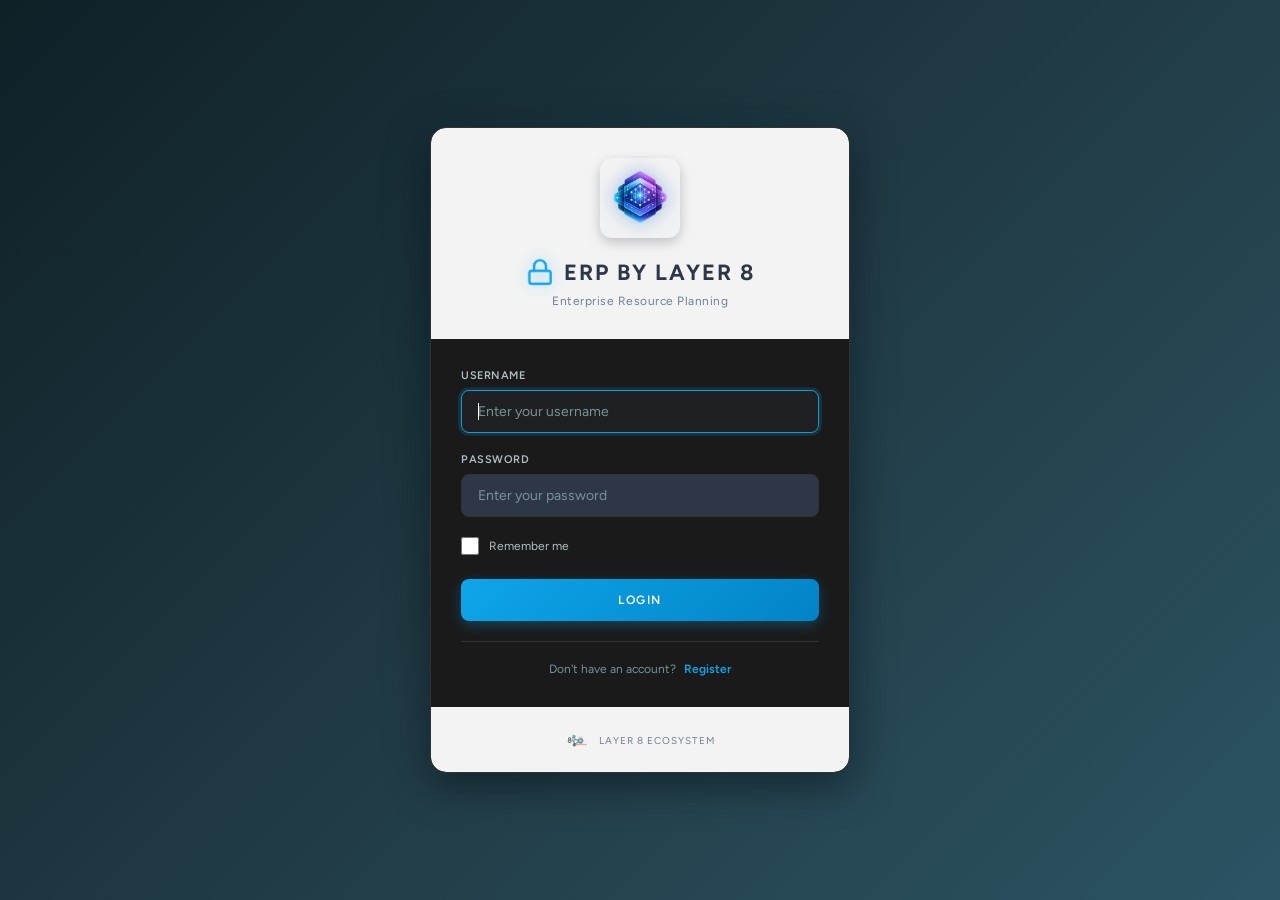
==== commit 0be83158: "First Phase completed" ====
--- a/go/bugs/website/web/app.html
+++ b/go/bugs/website/web/app.html
@@ -30,8 +30,6 @@
     <link rel="stylesheet" href="l8ui/wizard/layer8d-wizard.css">
     <link rel="stylesheet" href="l8ui/dashboard/layer8d-widget.css">
     <link rel="stylesheet" href="l8ui/shared/layer8-view-switcher.css">
-    <!-- Bugs Module Styles -->
-    <link rel="stylesheet" href="bugs/bugs.css">
     <!-- SYS Module Styles -->
     <link rel="stylesheet" href="l8ui/sys/l8sys.css">
     <link rel="stylesheet" href="l8ui/sys/health/l8health.css">
@@ -106,11 +104,7 @@
         <!-- Navigation Sidebar -->
         <nav class="sidebar">
             <ul class="nav-menu">
-                <li><a href="#" data-section="bugs" class="nav-link active">
-                    <span class="nav-icon">&#x1F41B;</span>
-                    <span>Bug Tracking</span>
-                </a></li>
-                <li><a href="#" data-section="system" class="nav-link">
+                <li><a href="#" data-section="system" class="nav-link active">
                     <span class="nav-icon">&#x2699;&#xFE0F;</span>
                     <span>System</span>
                 </a></li>
@@ -142,8 +136,7 @@
     <script src="l8ui/shared/layer8-svg-factory.js"></script>
     <script src="l8ui/shared/layer8d-module-config-factory.js"></script>
     <script src="l8ui/shared/layer8-section-generator.js"></script>
-    <!-- Reference Registry -->
-    <script src="js/reference-registry-bugs.js"></script>
+    <!-- Reference Registry (loaded via l8ui/sys/tracking/l8tracking-reference.js) -->
     <!-- Notification Component (load before forms) -->
     <script src="l8ui/notification/layer8d-notification.js"></script>
     <!-- Input Formatter Component (load in order, before forms) -->
@@ -220,13 +213,6 @@
     <script src="l8ui/shared/layer8d-toggle-tree.js"></script>
     <script src="l8ui/shared/layer8d-module-filter.js"></script>
     <script src="l8ui/shared/layer8d-module-factory.js"></script>
-    <!-- BUGS Module -->
-    <script src="bugs/bugs-section-config.js"></script>
-    <script src="bugs/bugs-config.js"></script>
-    <script src="bugs/tracking/tracking-enums.js"></script>
-    <script src="bugs/tracking/tracking-columns.js"></script>
-    <script src="bugs/tracking/tracking-forms.js"></script>
-    <script src="bugs/bugs-init.js"></script>
     <!-- SYS Module -->
     <script src="l8ui/sys/l8sys-config.js"></script>
     <script src="l8ui/sys/health/l8health.js"></script>
@@ -237,6 +223,13 @@
     <script src="l8ui/sys/security/l8security-users-crud.js"></script>
     <script src="l8ui/sys/security/l8security-roles-crud.js"></script>
     <script src="l8ui/sys/security/l8security-credentials-crud.js"></script>
+    <!-- Tracking sub-module -->
+    <script src="l8ui/sys/tracking/l8tracking-enums.js"></script>
+    <script src="l8ui/sys/tracking/l8tracking-columns.js"></script>
+    <script src="l8ui/sys/tracking/l8tracking-forms.js"></script>
+    <script src="l8ui/sys/tracking/l8tracking.js"></script>
+    <script src="l8ui/sys/tracking/l8tracking-reference.js"></script>
+    <!-- Modules sub-module -->
     <script src="l8ui/sys/modules/l8sys-dependency-graph.js"></script>
     <script src="l8ui/sys/modules/l8sys-modules-map.js"></script>
     <script src="l8ui/sys/modules/l8sys-modules.js"></script>
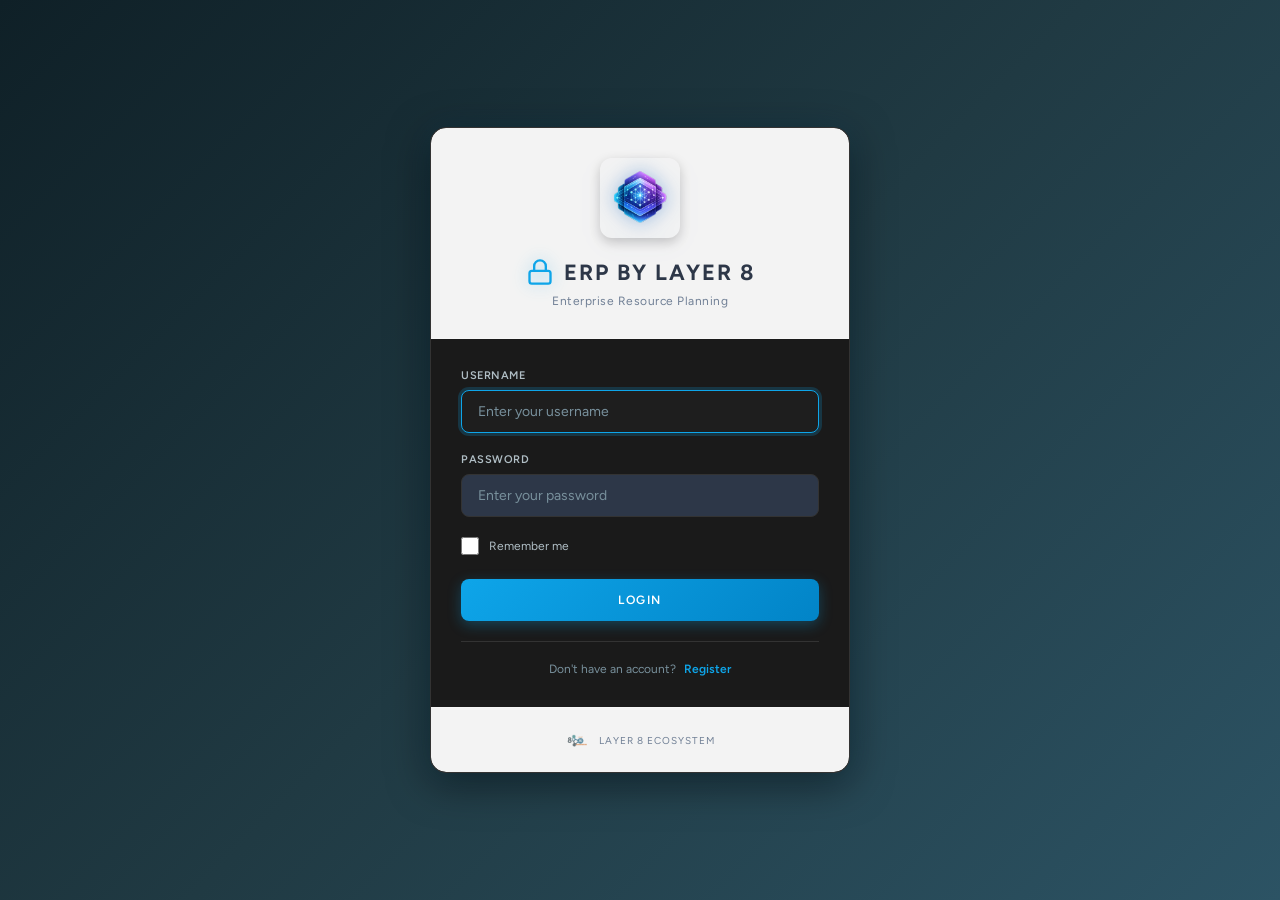
==== commit e509ac45: "Finish phase 5" ====
--- a/go/bugs/website/web/app.html
+++ b/go/bugs/website/web/app.html
@@ -30,6 +30,8 @@
     <link rel="stylesheet" href="l8ui/wizard/layer8d-wizard.css">
     <link rel="stylesheet" href="l8ui/dashboard/layer8d-widget.css">
     <link rel="stylesheet" href="l8ui/shared/layer8-view-switcher.css">
+    <!-- Dashboard Styles -->
+    <link rel="stylesheet" href="l8ui/sys/dashboard/l8dashboard.css">
     <!-- SYS Module Styles -->
     <link rel="stylesheet" href="l8ui/sys/l8sys.css">
     <link rel="stylesheet" href="l8ui/sys/health/l8health.css">
@@ -213,6 +215,8 @@
     <script src="l8ui/shared/layer8d-toggle-tree.js"></script>
     <script src="l8ui/shared/layer8d-module-filter.js"></script>
     <script src="l8ui/shared/layer8d-module-factory.js"></script>
+    <!-- Dashboard Module -->
+    <script src="l8ui/sys/dashboard/l8dashboard.js"></script>
     <!-- SYS Module -->
     <script src="l8ui/sys/l8sys-config.js"></script>
     <script src="l8ui/sys/health/l8health.js"></script>
--- a/go/bugs/website/web/l8ui/sys/dashboard/l8dashboard.css
+++ b/go/bugs/website/web/l8ui/sys/dashboard/l8dashboard.css
@@ -0,0 +1,75 @@
+/*
+© 2025 Sharon Aicler (saichler@gmail.com)
+
+Layer 8 Ecosystem is licensed under the Apache License, Version 2.0.
+You may obtain a copy of the License at:
+
+    http://www.apache.org/licenses/LICENSE-2.0
+
+Unless required by applicable law or agreed to in writing, software
+distributed under the License is distributed on an "AS IS" BASIS,
+WITHOUT WARRANTIES OR CONDITIONS OF ANY KIND, either express or implied.
+See the License for the specific language governing permissions and
+limitations under the License.
+*/
+
+/* Dashboard Layout */
+.l8-dashboard-grid {
+    display: grid;
+    grid-template-columns: repeat(auto-fill, minmax(240px, 1fr));
+    gap: 16px;
+    padding: 16px;
+}
+
+.l8-dashboard-charts {
+    display: grid;
+    grid-template-columns: repeat(auto-fill, minmax(400px, 1fr));
+    gap: 16px;
+    padding: 0 16px 16px;
+}
+
+.l8-dashboard-chart-card {
+    background: var(--layer8d-bg-white);
+    border: 1px solid var(--layer8d-border);
+    border-radius: 8px;
+    padding: 16px;
+    min-height: 280px;
+}
+
+.l8-dashboard-chart-title {
+    font-size: 14px;
+    font-weight: 600;
+    color: var(--layer8d-text-dark);
+    margin-bottom: 12px;
+}
+
+.l8-dashboard-refresh {
+    display: flex;
+    justify-content: flex-end;
+    padding: 12px 16px 0;
+}
+
+.l8-dashboard-refresh-btn {
+    background: none;
+    border: 1px solid var(--layer8d-border);
+    border-radius: 6px;
+    padding: 6px 12px;
+    font-size: 13px;
+    color: var(--layer8d-text-medium);
+    cursor: pointer;
+    display: flex;
+    align-items: center;
+    gap: 6px;
+}
+
+.l8-dashboard-refresh-btn:hover {
+    background: var(--layer8d-bg-light);
+    color: var(--layer8d-text-dark);
+}
+
+.l8-dashboard-loading {
+    text-align: center;
+    padding: 40px;
+    color: var(--layer8d-text-muted);
+    font-size: 14px;
+}
